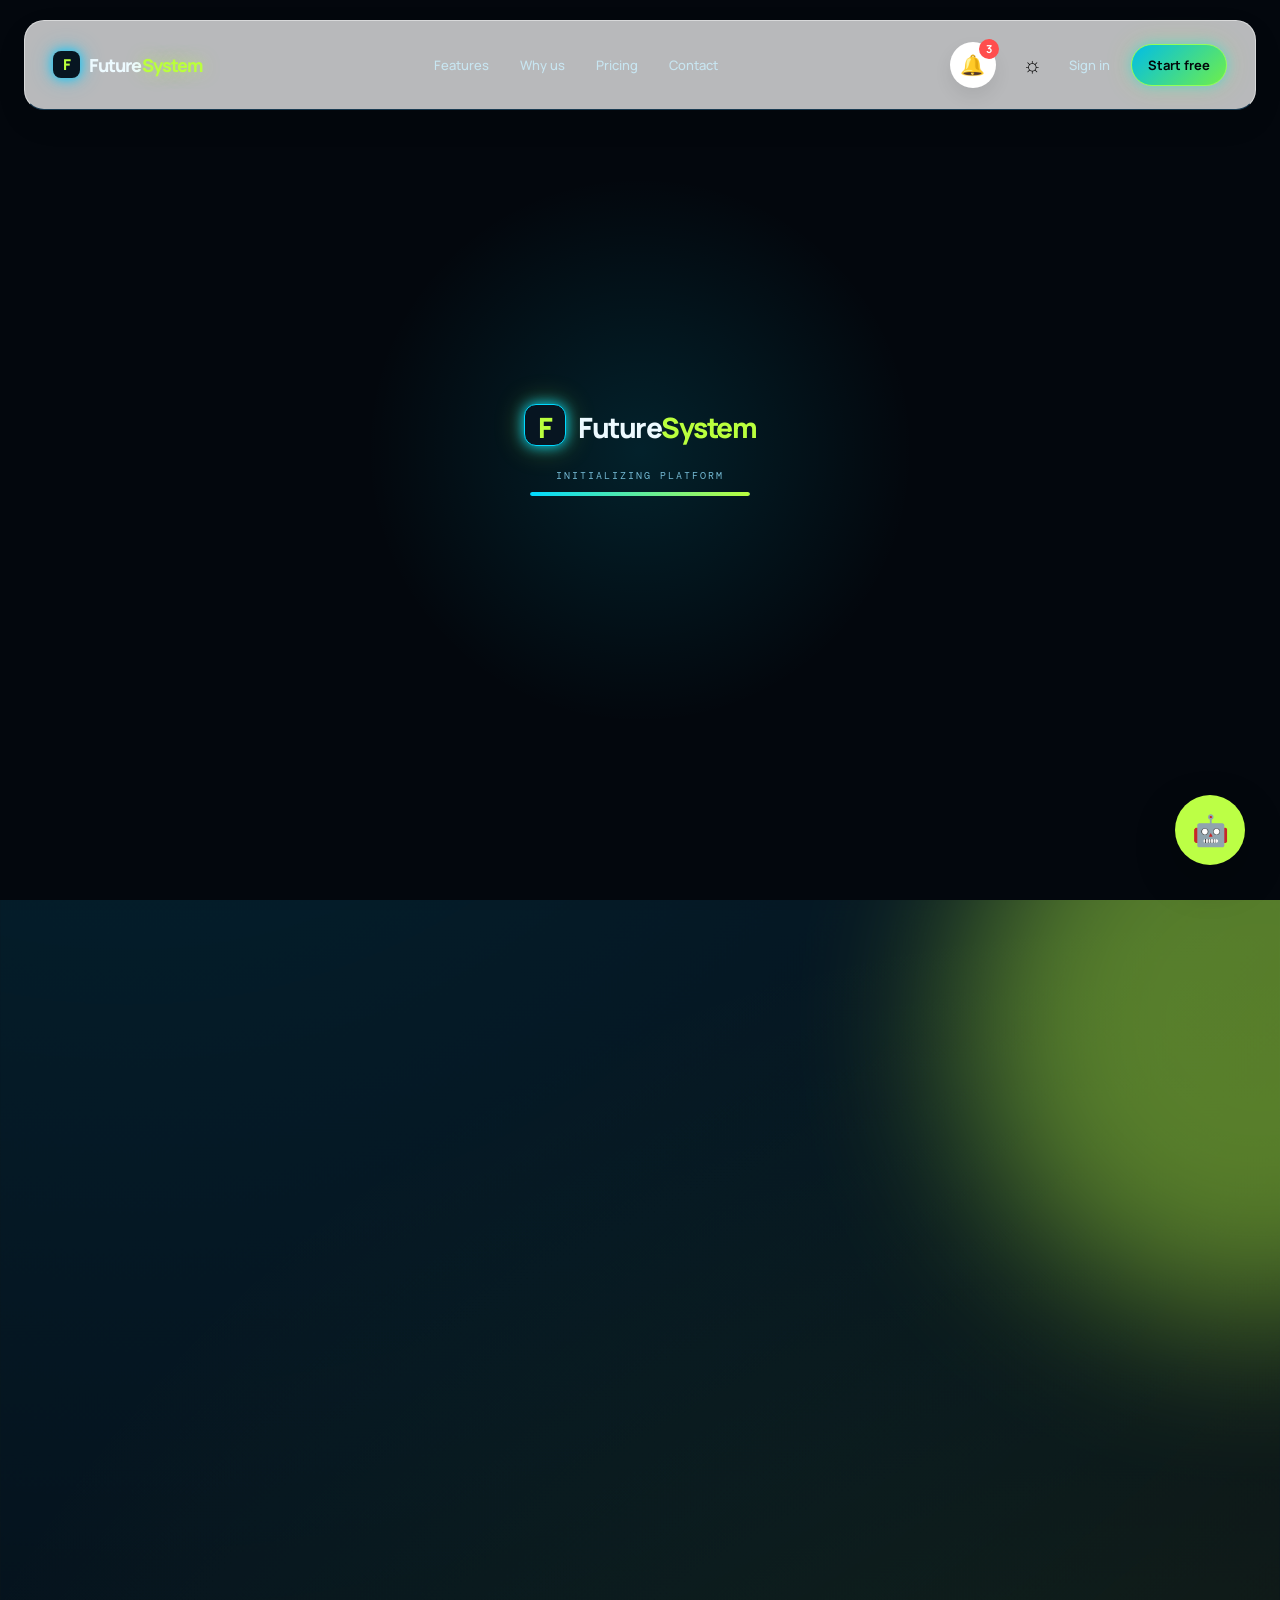
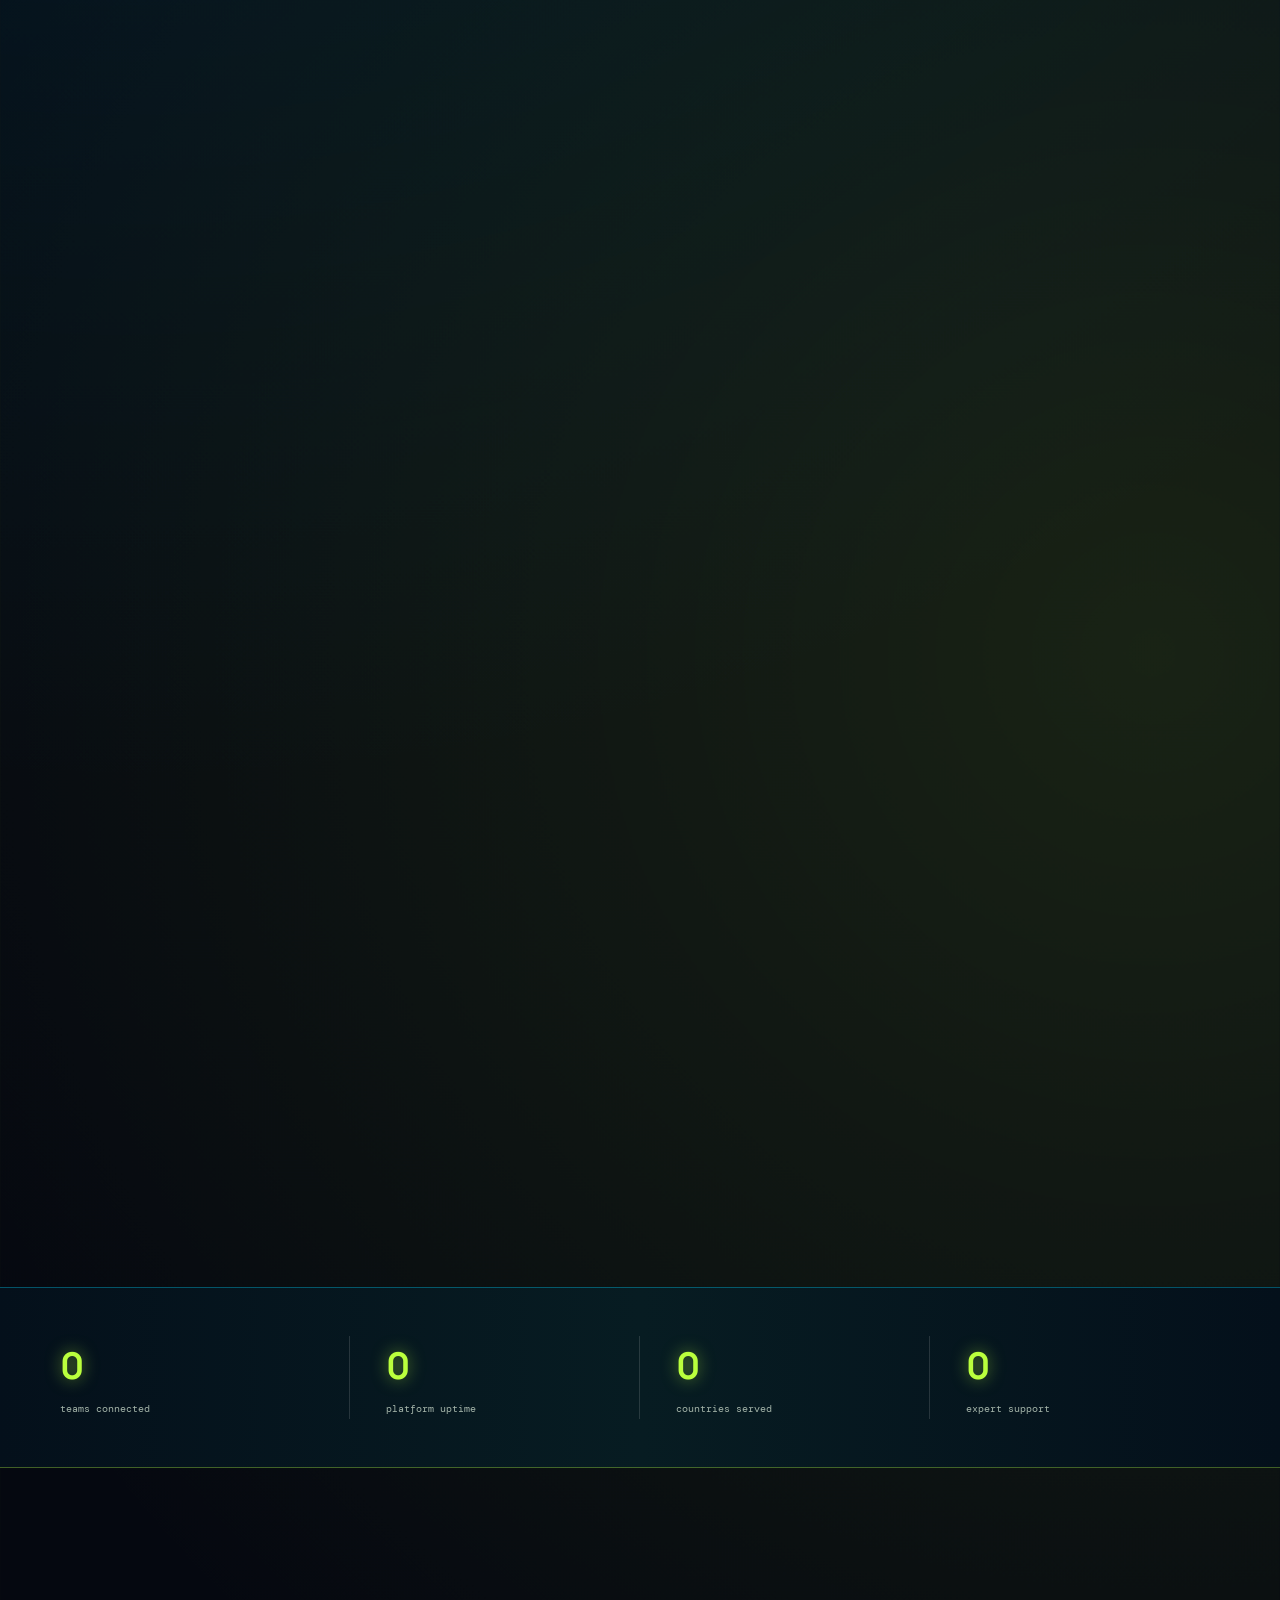
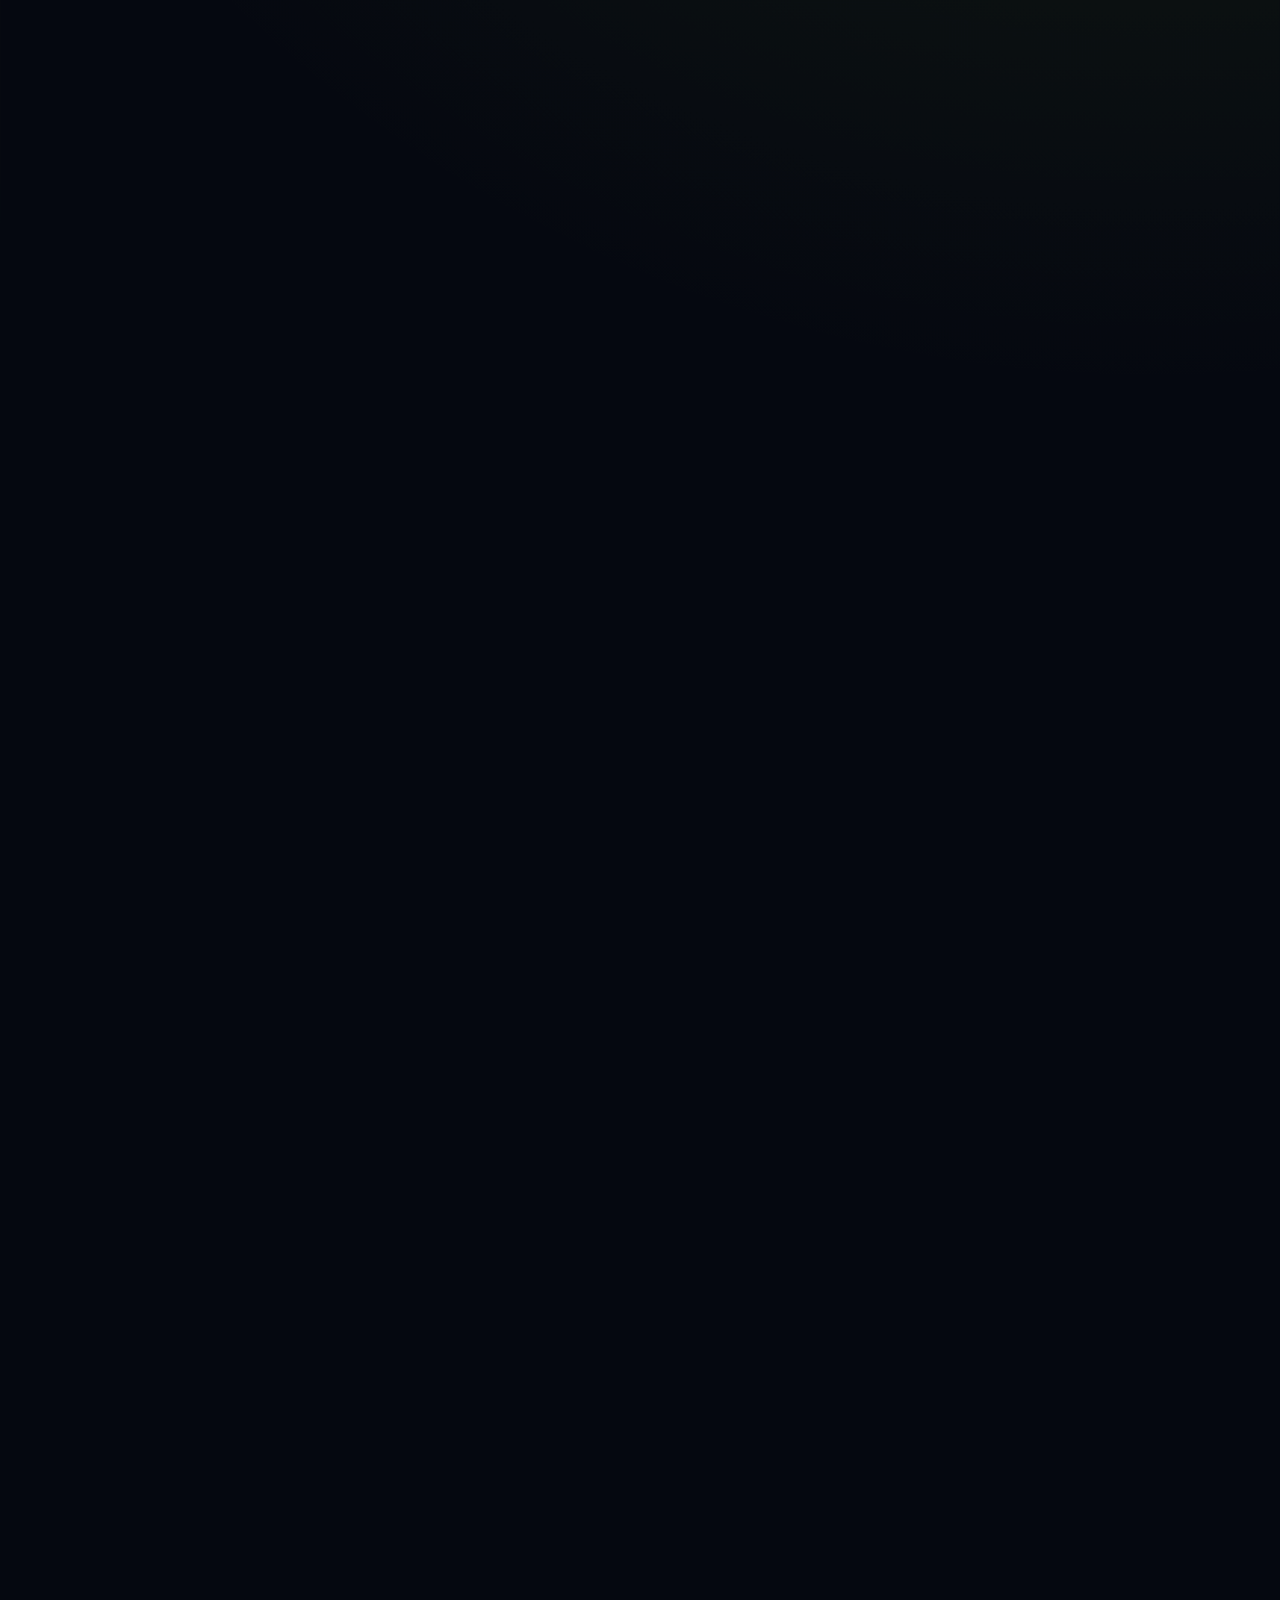
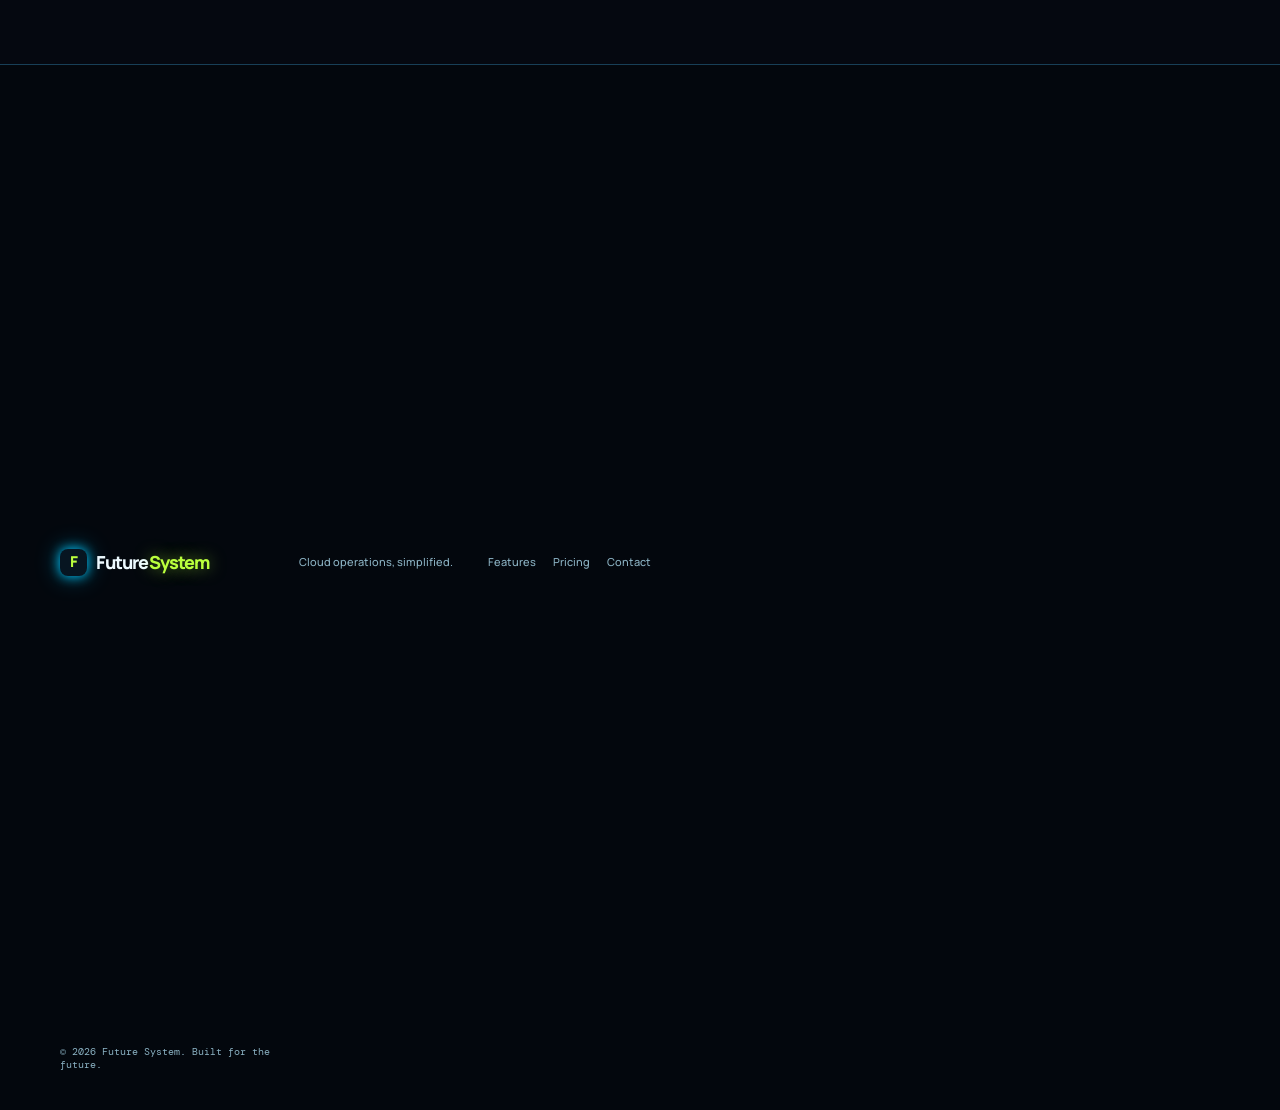
==== index.html @ f72b4420 "Add files via upload Initial website upload" ====
<!doctype html>
<html lang="en">
  <head>
    <meta charset="UTF-8" />
    <meta name="viewport" content="width=device-width, initial-scale=1.0" />
    <meta
      name="description"
      content="Future System — a modern cloud operations platform."
    />
    <title>Future System — Cloud operations, simplified</title>
   <link rel="icon" href="data:image/svg+xml,%3Csvg xmlns='http://www.w3.org/2000/svg' viewBox='0 0 64 64'%3E%3Crect x='3' y='3' width='58' height='58' rx='16' fill='%2306111d' stroke='%2300d9ff' stroke-width='3'/%3E%3Cpath d='M21 16h27v8H30v7h15v8H30v10h-9z' fill='%23baff3d'/%3E%3C/svg%3E">
    <link rel="preconnect" href="https://fonts.googleapis.com" />
    <link rel="preconnect" href="https://fonts.gstatic.com" crossorigin />
    <link
      href="https://fonts.googleapis.com/css2?family=DM+Mono&family=Manrope:wght@400;500;600;700;800&display=swap"
      rel="stylesheet"
    />
    <link rel="stylesheet" href="style.css" />
  </head>

  <body>
    <div class="cursor-glow"></div>
    <div class="loader" id="loader">
  <div class="loader-logo">
    <span>F</span>
    Future<span>System</span>
  </div>

  <p>INITIALIZING PLATFORM</p>

  <div class="loader-line">
    <i></i>
  </div>
</div>
    <div class="page-glow glow-one"></div>
    <div class="page-glow glow-two"></div>

    <header class="site-header" id="top">
      <a class="brand" href="#top">
        <span class="brand-mark">F</span>
        Future<span>System</span>
      </a>

      <nav class="main-nav">
        <a href="#features">Features</a>
        <a href="#solutions">Why us</a>
        <a href="#pricing">Pricing</a>
        <a href="#contact">Contact</a>
      </nav>

      <div class="header-actions">
        <button class="notification-btn" id="notificationBtn">
    🔔
    <span class="notification-count" id="notificationCount">3</span>
</button>
        <button class="theme-toggle" type="button">☼</button>
        <a class="text-link" href="#login">Sign in</a>
        <a class="button button-small" href="#pricing">Start free</a>
      </div>

      <button class="menu-toggle" type="button" aria-label="Open menu">
  ☰
</button>
<div class="notifications-panel" id="notificationsPanel">

    <div class="notifications-header">
        <h3>Notifications</h3>
        <button id="clearNotifications">Clear</button>
    </div>

    <div class="notification-item">
        <strong>Platform Update</strong>
        <p>Security scan completed successfully.</p>
    </div>

    <div class="notification-item">
        <strong>Cloud Backup</strong>
        <p>Your backup finished 2 minutes ago.</p>
    </div>

    <div class="notification-item">
        <strong>Performance</strong>
        <p>CPU usage is lower than yesterday.</p>
    </div>

</div>
    </header>
    <div class="mobile-nav">
  <a href="#features">Features</a>
  <a href="#solutions">Why us</a>
  <a href="#pricing">Pricing</a>
  <a href="#contact">Contact</a>
  <a href="#login">Sign in</a>
</div>

    <main>
      <section class="hero section-shell" id="home">
        <div class="hero-copy reveal">
          <p class="eyebrow">
            <span class="status-dot"></span>
            Cloud operations, reimagined
          </p>

          <h1>Run your business at <em>full signal.</em></h1>

          <p class="hero-text">
            A secure, intelligent workspace that brings people, performance,
            and infrastructure into one clear view.
          </p>

          <div class="hero-actions">
            <a class="button" href="#pricing">
              Start 14-day trial <span>→</span>
            </a>

            <button class="play-link" type="button" data-demo>
              ◉ See platform tour
            </button>
          </div>

          <div class="trust-row">
            <span>Trusted by teams in 35+ countries</span>

            <div class="avatars">
              <i>AM</i>
              <i>RK</i>
              <i>JL</i>
              <b>10k+</b>
            </div>
          </div>
        </div>

        <div class="platform-window reveal delay-1">
          <div class="window-bar">
            <div class="window-dots">
              <i></i>
              <i></i>
              <i></i>
            </div>

            <span>overview.future.system</span>
            <b>⌘ K</b>
          </div>

          <div class="dashboard-preview">
            <aside>
              <a class="preview-logo">FS</a>
              <a class="preview-active">▦</a>
              <a>◈</a>
              <a>◌</a>
              <a>⚙</a>
            </aside>

            <div class="preview-content">
              <div class="preview-head">
                <div>
                  <small>Wednesday, August 12</small>
                  <h2>Good morning, Alex.</h2>
                </div>

                <span class="online">● All systems operational</span>
              </div>

              <div class="metric-grid">
                <article>
                  <small>Active users</small>
                  <strong>10,284</strong>
                  <span class="trend">↗ 18.2%</span>
                </article>

                <article>
                  <small>Cloud storage</small>
                  <strong>68.4<span>%</span></strong>

                  <div class="progress">
                    <i></i>
                  </div>
                </article>

                <article>
                  <small>Uptime this month</small>
                  <strong>99.98<span>%</span></strong>
                  <span class="subtle">Above target</span>
                </article>
              </div>

              <article class="chart-card">
                <div>
                  <small>Workspace activity</small>
                  <h3>Performance overview</h3>
                </div>

                <div class="legend">
                  <span>● Sessions</span>
                  <span>● Automations</span>
                </div>

                <div class="chart">
                  <i style="height: 33%"></i>
                  <i style="height: 46%"></i>
                  <i style="height: 41%"></i>
                  <i style="height: 68%"></i>
                  <i style="height: 52%"></i>
                  <i style="height: 85%"></i>
                  <i style="height: 70%"></i>
                  <i style="height: 96%"></i>
                  <i style="height: 78%"></i>
                  <i style="height: 100%"></i>
                </div>
              </article>
            </div>
          </div>
        </div>
      </section>

      <section class="stats-band reveal">

    <div class="section-shell stats-grid">

        <div class="stat-card">

            <h2 class="counter" data-target="10284">
                0
            </h2>

            <p>Active Users</p>

        </div>

        <div class="stat-card">

            <h2 class="counter"
                data-target="99.98"
                data-decimals="2"
                data-suffix="%">

                0

            </h2>

            <p>Platform Uptime</p>

        </div>

        <div class="stat-card">

            <h2 class="counter"
                data-target="35"
                data-suffix="+">

                0

            </h2>

            <p>Countries</p>

        </div>

        <div class="stat-card">

            <h2 class="counter"
                data-target="24"
                data-suffix="/7">

                0

            </h2>

            <p>Customer Support</p>

        </div>

    </div>

</section>


      <section class="logos section-shell reveal">
        <p>BUILT FOR AMBITIOUS TEAMS</p>

        <div>
          <b>northstar</b>
          <b>vertex</b>
          <b>arc<span>flow</span></b>
          <b>CANOPY</b>
          <b>luma</b>
        </div>
      </section>

      <section class="features section-shell" id="features">
        <div class="section-intro reveal">
          <p class="eyebrow">ONE PLATFORM, LESS FRICTION</p>
          <h2>Everything moves <em>together.</em></h2>

          <p>
            Give every team a calmer, faster way to manage work at scale.
          </p>
        </div>

        <div class="feature-grid">
          <a class="feature-card large reveal" href="secure.html">
            <span class="feature-icon security">⌁</span>
            <p>01 — Security</p>
            <h3>Your data stays yours.</h3>

            <span>
              Enterprise-grade protection, built in from day one.
              <b>Explore security →</b>
            </span>

            <div class="security-orbit">
              <i></i>
              <i></i>
              <strong>✓</strong>
            </div>
          </a>

          <a class="feature-card reveal delay-1" href="fast.html">
            <span class="feature-icon speed">↗</span>
            <p>02 — Performance</p>
            <h3>Fast by default.</h3>

            <span>
              Global infrastructure that keeps your work flowing.
              <b>See performance →</b>
            </span>

            <div class="speed-lines"></div>
          </a>

          <a class="feature-card reveal delay-2" href="cloud.html">
            <span class="feature-icon cloud">☁</span>
            <p>03 — Cloud</p>
            <h3>Work from anywhere.</h3>

            <span>
              One connected workspace, wherever your team is.
              <b>Explore cloud →</b>
            </span>

            <div class="cloud-grid">
              ●<br />
              　 ●　　●
            </div>
          </a>
        </div>
      </section>

      <section class="solutions section-shell" id="solutions">
        <div class="solutions-visual reveal">
          <div class="rings">
            <i></i>
            <i></i>
            <i></i>
            <b>FS</b>
          </div>

          <span class="floating-tag tag-one">✦ Smart automation</span>
          <span class="floating-tag tag-two">● Live analytics</span>
          <span class="floating-tag tag-three">✓ Secure by design</span>
        </div>

        <div class="solutions-copy reveal delay-1">
          <p class="eyebrow">DESIGNED FOR MOMENTUM</p>
          <h2>Clarity for every <em>moving part.</em></h2>

          <p>
            Future System gives your team the context to make confident
            decisions — without switching between tools.
          </p>

          <ul>
            <li><span>✓</span> See real-time performance at a glance</li>
            <li><span>✓</span> Automate the work that slows you down</li>
            <li><span>✓</span> Keep every workspace protected</li>
          </ul>

          <a class="inline-link" href="dashboard.html">
            Open live dashboard <span>→</span>
          </a>
        </div>
      </section>

      <section class="stats-band">
        <div class="section-shell">
          <div>
            <strong class="counter" data-target="10000" data-suffix="+">0</strong>
            <span>teams connected</span>
          </div>

          <div>
            <strong
              class="counter"
              data-target="99.98"
              data-decimals="2"
              data-suffix="%"
            >0</strong>
            <span>platform uptime</span>
          </div>

          <div>
            <strong class="counter" data-target="35" data-suffix="+">0</strong>
            <span>countries served</span>
          </div>

          <div>
            <strong class="counter" data-target="24" data-suffix="/7">0</strong>
            <span>expert support</span>
          </div>
        </div>
      </section>

      <section class="pricing section-shell" id="pricing">
        <div class="section-intro centered reveal">
          <p class="eyebrow">SIMPLE, TRANSPARENT PRICING</p>
          <h2>Scale without <em>surprises.</em></h2>
          <p>Start small. Grow when you are ready. Cancel anytime.</p>
        </div>

        <div class="price-grid">
          <article class="price-card reveal">
            <p class="plan">Starter</p>
            <p class="price"><sup>$</sup>9 <small>/user /month</small></p>
            <p>For individuals and new teams.</p>

            <ul>
              <li>Up to 10 team members</li>
              <li>5 GB secure storage</li>
              <li>Basic analytics</li>
            </ul>

            <button class="button button-outline plan-button" type="button">
              Start free trial
            </button>
          </article>

          <article class="price-card featured reveal delay-1">
            <span class="popular">MOST POPULAR</span>
            <p class="plan">Business</p>
            <p class="price"><sup>$</sup>39 <small>/user /month</small></p>
            <p>For high-growth, collaborative teams.</p>

            <ul>
              <li>Up to 100 team members</li>
              <li>100 GB secure storage</li>
              <li>Advanced automations</li>
              <li>Priority support</li>
            </ul>

            <button class="button plan-button" type="button">
              Start free trial
            </button>
          </article>

          <article class="price-card reveal delay-2">
            <p class="plan">Enterprise</p>
            <p class="price custom">Custom</p>
            <p>For organisations that need more.</p>

            <ul>
              <li>Unlimited team members</li>
              <li>Custom storage &amp; controls</li>
              <li>Dedicated success manager</li>
            </ul>

            <a class="button button-outline" href="#contact">Talk to sales</a>
          </article>
        </div>
      </section>

      <section class="testimonials section-shell">
  <div class="section-intro centered reveal">
    <p class="eyebrow">TRUSTED BY MODERN TEAMS</p>
    <h2>Built for people who <em>move fast.</em></h2>

    <p>
      Teams use Future System to keep their work clear, secure and connected.
    </p>
  </div>

  <div class="testimonial-grid">
    <article class="testimonial-card reveal">
      <div class="stars">★★★★★</div>

      <p class="quote">
        “Future System brought our projects, analytics and team activity into
        one place. It feels fast, simple and genuinely useful.”
      </p>

      <div class="client">
        <b class="client-avatar avatar-blue">JM</b>

        <span>
          Jordan Miller
          <small>Operations Lead, Northstar</small>
        </span>
      </div>
    </article>

    <article class="testimonial-card featured-testimonial reveal delay-1">
      <div class="stars">★★★★★</div>

      <p class="quote">
        “The Dashboard gives us clarity in seconds. We stopped switching
        between five different tools every morning.”
      </p>

      <div class="client">
        <b class="client-avatar avatar-green">RK</b>

        <span>
          Riley Kim
          <small>Founder, Vertex Studio</small>
        </span>
      </div>
    </article>

    <article class="testimonial-card reveal delay-2">
      <div class="stars">★★★★★</div>

      <p class="quote">
        “We needed a secure workspace that our whole team could learn quickly.
        Future System delivered exactly that.”
      </p>

      <div class="client">
        <b class="client-avatar avatar-purple">AP</b>

        <span>
          Avery Parker
          <small>Product Manager, Canopy</small>
        </span>
      </div>
    </article>
  </div>
</section>

      <section class="faq section-shell" id="faq">
  <div class="section-intro reveal">
    <p class="eyebrow">FREQUENTLY ASKED QUESTIONS</p>
    <h2>Everything you need to <em>know.</em></h2>

    <p>
      Quick answers about Future System, security and your free trial.
    </p>
  </div>

  <div class="faq-list reveal delay-1">
    <article class="faq-item">
      <button class="faq-question" type="button">
        Is there a free trial?
        <span>+</span>
      </button>

      <div class="faq-answer">
        Yes. Every Business plan starts with a 14-day free trial. You can
        explore the platform before choosing a plan.
      </div>
    </article>

    <article class="faq-item">
      <button class="faq-question" type="button">
        Is my company data secure?
        <span>+</span>
      </button>

      <div class="faq-answer">
        Yes. Future System uses encrypted connections, role-based access,
        daily backups and enterprise security practices.
      </div>
    </article>

    <article class="faq-item">
      <button class="faq-question" type="button">
        Can I add more team members later?
        <span>+</span>
      </button>

      <div class="faq-answer">
        Absolutely. You can invite new team members at any time directly from
        your Dashboard.
      </div>
    </article>

    <article class="faq-item">
      <button class="faq-question" type="button">
        Can I cancel my subscription?
        <span>+</span>
      </button>

      <div class="faq-answer">
        Yes. You can change or cancel your plan whenever you need, without
        hidden cancellation fees.
      </div>
    </article>
  </div>
</section>

      <section class="contact section-shell" id="contact">
        <div class="contact-copy reveal">
          <p class="eyebrow">LET'S BUILD WHAT'S NEXT</p>
          <h2>Ready when <em>you are.</em></h2>

          <p>
            Tell us about your team and we will show you what Future System
            can make possible.
          </p>

          <a href="mailto:hello@futuresystem.example">
            hello@futuresystem.example ↗
          </a>
        </div>

        <form class="contact-form reveal delay-1">
          <label>
            Name
            <input required name="name" placeholder="Your name" />
          </label>

          <label>
            Work email
            <input
              required
              type="email"
              name="email"
              placeholder="you@company.com"
            />
          </label>

          <label>
            What can we help with?
            <textarea
              required
              name="message"
              placeholder="Tell us a little about your team..."
            ></textarea>
          </label>

          <button class="button" type="submit">
            Send message <span>→</span>
          </button>
        </form>
      </section>

      <section class="login-section section-shell" id="login">
        <div class="login-card reveal">
          <div>
            <p class="eyebrow">DEMO ACCESS</p>
            <h2>See the workspace <em>in action.</em></h2>

            <p>
              Use the test account to enter the interactive dashboard.
            </p>

            <p class="credentials">
              Username: <b>admin</b>
              &nbsp;
              Password: <b>1234</b>
            </p>
          </div>

          <form id="login-form" novalidate>
            <label>
              Username
              <input
                id="username"
                autocomplete="username"
                required
                placeholder="admin"
              />
            </label>

            <label>
              Password
              <input
                id="password"
                type="password"
                autocomplete="current-password"
                required
                placeholder="••••"
              />
            </label>

            <button class="button" type="submit">
              Enter dashboard <span>→</span>
            </button>
          </form>
        </div>
      </section>
    </main>

    <footer>
      <div class="section-shell footer-grid">
        <a class="brand" href="#top">
          <span class="brand-mark">F</span>
          Future<span>System</span>
        </a>

        <p>Cloud operations, simplified.</p>

        <div>
          <a href="#features">Features</a>
          <a href="#pricing">Pricing</a>
          <a href="#contact">Contact</a>
        </div>

        <section class="workflow section-shell reveal">

    <div class="section-intro">
        <p class="eyebrow">HOW IT WORKS</p>
        <h2>Start in minutes.</h2>
        <p>Three simple steps to launch your workspace.</p>
    </div>

    <div class="timeline">

        <div class="timeline-item">
            <div class="timeline-number">01</div>
            <div class="timeline-content">
                <h3>Create your account</h3>
                <p>Sign up in less than one minute and access your dashboard immediately.</p>
            </div>
        </div>

        <div class="timeline-item">
            <div class="timeline-number">02</div>
            <div class="timeline-content">
                <h3>Connect your services</h3>
                <p>Integrate cloud storage, analytics and automation tools.</p>
            </div>
        </div>

        <div class="timeline-item">
            <div class="timeline-number">03</div>
            <div class="timeline-content">
                <h3>Monitor everything</h3>
                <p>Track your business with real-time analytics and AI insights.</p>
            </div>
        </div>

    </div>

</section>

        <small>© 2026 Future System. Built for the future.</small>
      </div>
    </footer>

    <div class="toast" role="status" aria-live="polite"></div>

    <script src="script.js"></script>
    <div class="ai-widget">

    <button class="ai-button" id="aiButton">
        🤖
    </button>

    <div class="ai-window" id="aiWindow">

        <div class="ai-header">

            <strong>Future AI</strong>

            <button id="closeAI">✕</button>

        </div>

        <div class="ai-body">

            <div class="ai-message">
                👋 Welcome to Future System!
            </div>

            <div class="ai-message">
                Ask me about Security, Cloud or Pricing.
            </div>

        </div>

        <div class="ai-input">

            <input
                id="aiInput"
                placeholder="Ask something..."
            >

            <button id="sendAI">
                Send
            </button>

        </div>

    </div>

</div>
  </body>
</html>
---- style.css ----
:root {
    --ink: #17211e;
    --muted: #64706b;
    --paper: #f7f7f2;
    --card: #ffffff;
    --accent: #bcff45;
    --line: #dfe4dc;
    --dark: #15231e;

    --mono: "DM Mono", monospace;
    --sans: "Manrope", sans-serif;
}

* {
    box-sizing: border-box;
}

html {
    scroll-behavior: smooth;
}

body {
    margin: 0;
    background: var(--paper);
    color: var(--ink);
    font: 500 15px/1.6 var(--sans);
    overflow-x: hidden;
}

a {
    color: inherit;
    text-decoration: none;
}

button,
input,
textarea {
    font: inherit;
}

.section-shell {
    width: min(1160px, calc(100% - 48px));
    margin: auto;
}


.page-glow {
    position: absolute;
    width: 600px;
    height: 600px;
    filter: blur(80px);
    opacity: 0.28;
    border-radius: 50%;
    z-index: -1;
}

.glow-one {
    background: #e2ffb7;
    top: -260px;
    left: -180px;
}

.glow-two {
    background: #d4ebe0;
    top: 720px;
    right: -280px;
}


.site-header {
    width: min(1240px, calc(100% - 48px));
    height: 90px;
    margin: 20px auto 0;

    display: flex;
    align-items: center;
    justify-content: space-between;

    position: sticky;
    top: 15px;
    z-index: 1000;

    padding: 0 28px;

    background: rgba(255,255,255,.72);
    backdrop-filter: blur(18px);
    -webkit-backdrop-filter: blur(18px);

    border: 1px solid rgba(255,255,255,.45);

    border-radius: 20px;

    box-shadow:
        0 12px 35px rgba(0,0,0,.06);

    transition:
        .35s ease;
}
.site-header.scrolled{

    background: rgba(255,255,255,.92);

    box-shadow:
        0 18px 45px rgba(0,0,0,.12);

    border-color:#e8ece5;

    transform:translateY(-5px);
}

.brand {
    font-weight: 800;
    font-size: 18px;
    letter-spacing: -1px;

    display: flex;
    align-items: center;
    gap: 1px;
}

.brand > span:not(.brand-mark) {
    color: #5f9c0a;
}

.brand-mark {
    width: 27px;
    height: 27px;
    margin-right: 8px;

    background: var(--ink);
    color: var(--accent);

    display: grid;
    place-items: center;

    border-radius: 8px;
    font-size: 15px;
}

.main-nav {
    display: flex;
    gap: 31px;
    font-size: 13px;
    color: #40504a;
}

.main-nav a,
.text-link{

    position:relative;

    transition:.3s;
}

.main-nav a::after{

    content:"";

    position:absolute;

    left:0;
    bottom:-8px;

    width:0;
    height:2px;

    background:#82c91e;

    transition:.35s;

    border-radius:20px;
}

.main-nav a:hover::after{

    width:100%;
}

.main-nav a:hover{

    color:#70a611;

    transform:translateY(-2px);
}

.main-nav a:hover,
.text-link:hover {
    color: #669f13;
}

.header-actions {
    display: flex;
    align-items: center;
    gap: 21px;
    font-size: 13px;
}

.theme-toggle {
    background: transparent;
    border: 0;
    font-size: 21px;
    cursor: pointer;
}

.menu-toggle {
    display: none;
    background: transparent;
    border: 0;
    font-size: 23px;
}


.button {
    overflow:hidden;
    position:relative;
    border: 1px solid var(--ink);
    border-radius: 100px;
    background: var(--ink);
    color: white;

    padding: 13px 21px;
    cursor: pointer;

    display: inline-flex;
    gap: 18px;
    align-items: center;
    justify-content: center;

    font-size: 13px;
    font-weight: 700;

    transition: transform 0.2s, box-shadow 0.2s;
}

.button::before{

    content:"";

    position:absolute;

    top:0;

    left:-120%;

    width:80%;

    height:100%;

    background:

    linear-gradient(

    120deg,

    transparent,

    rgba(255,255,255,.45),

    transparent

    );

    transition:.7s;

}

.button:hover::before{

    left:150%;

}

.button:hover{

    transform:translateY(-4px) scale(1.03);

    box-shadow:
        0 18px 35px rgba(120,190,35,.25);

}

.button:active{

    transform:scale(.98);
}

.button-small {
    padding: 10px 16px;
}

.button-outline {
    background: transparent;
    color: var(--ink);
}


.hero {
    display: grid;
    grid-template-columns: 0.91fr 1.09fr;
    gap: 60px;
    align-items: center;

    min-height: 610px;
    padding: 64px 0 82px;
}

.eyebrow {
    font: 11px/1.2 var(--mono);
    letter-spacing: 1.2px;
    color: #638a31;
    margin: 0 0 22px;
}

.status-dot {
    animation:pulseStatus 1.8s infinite;
    display: inline-block;
    width: 7px;
    height: 7px;

    background: #8bc837;
    border-radius: 50%;
    margin-right: 6px;

    box-shadow: 0 0 0 4px #bdf17950;
}
@keyframes pulseStatus{

    0%{

        transform:scale(1);

        box-shadow:0 0 0 0 rgba(139,200,55,.55);

    }

    70%{

        transform:scale(1.2);

        box-shadow:0 0 0 14px rgba(139,200,55,0);

    }

    100%{

        transform:scale(1);

        box-shadow:0 0 0 0 rgba(139,200,55,0);

    }

}

.hero h1,
.section-intro h2,
.solutions h2,
.contact h2,
.login-card h2 {
    font-size: clamp(42px, 5vw, 68px);
    line-height: 1.03;
    letter-spacing: -3.7px;
    margin: 0;
    max-width: 550px;
}

.hero h1 em,
h2 em {
    font-style: normal;
    color: #659e13;
}

.hero-text {
    max-width:520px;
    font-size:18px;
    line-height:1.8;
    font-size: 16px;
    color: var(--muted);
    max-width: 470px;
    margin: 24px 0 31px;
}

.hero-actions {
    display: flex;
    align-items: center;
    gap: 25px;
}

.play-link {
    background: none;
    border: 0;
    padding: 0;

    font-weight: 700;
    font-size: 13px;
    cursor: pointer;
}

.trust-row {
    margin-top: 65px;

    display: flex;
    align-items: center;
    gap: 16px;

    font-size: 11px;
    color: #708079;
}

.avatars {
    display: flex;
    align-items: center;
}

.avatars i {
    font: 700 9px var(--mono);
    font-style: normal;

    width: 25px;
    height: 25px;

    display: grid;
    place-items: center;

    border-radius: 50%;
    margin-left: -5px;
    border: 2px solid var(--paper);

    background: #e4c2b1;
}

.avatars i:nth-child(2) {
    background: #cfdfb9;
}

.avatars i:nth-child(3) {
    background: #b6cedf;
}

.avatars b {
    font: 10px var(--mono);
    margin-left: 5px;
}


.platform-window {
    background:
    linear-gradient( 180deg,#ffffff,#f7faf5);
    animation: floatingWindow 6s ease-in-out infinite;
    transition: .4s;
    cursor: pointer;
    background: #f9fbf8;
    border: 1px solid #dbe2d9;
    border-radius: 14px;
    padding: 10px;

    box-shadow: 0 32px 65px #49604624;
    transform: rotate(1deg);
}
@keyframes floatingWindow {

    0%{
        transform:rotate(1deg) translateY(0px);
    }

    50%{
        transform:rotate(1deg) translateY(-12px);
    }

    100%{
        transform:rotate(1deg) translateY(0px);
    }

}

.platform-window:hover{

    transform:rotate(0deg) scale(1.02);

    box-shadow:
        0 40px 90px rgba(70,120,60,.25);

}

.window-bar {
    height: 31px;

    display: flex;
    align-items: center;
    justify-content: space-between;

    color: #93a098;
    font: 9px var(--mono);
    padding: 0 5px;
}

.window-dots {
    display: flex;
    gap: 4px;
}

.window-dots i {
    width: 6px;
    height: 6px;
    border-radius: 50%;
    background: #d0d8cf;
}

.window-bar b {
    font-weight: 400;
    border: 1px solid #dae0d8;
    padding: 2px 5px;
    border-radius: 3px;
}

.dashboard-preview {
    min-height: 377px;
    background: #f0f4ef;
    border-radius: 6px;

    display: grid;
    grid-template-columns: 43px 1fr;
}

.dashboard-preview aside {
    background: white;
    border-radius: 5px 0 0 5px;
    padding: 12px 0;

    display: flex;
    align-items: center;
    flex-direction: column;
    gap: 18px;

    color: #99a49e;
    font-size: 12px;
}

.preview-logo {
    font: 800 9px var(--mono);
    color: white !important;
    background: var(--ink);
    padding: 5px;
    border-radius: 4px;
    margin-bottom: 14px;
}

.dashboard-preview aside a {
    padding: 3px 8px;
}

.dashboard-preview .preview-active {
    color: #5c8d16;
    background: #edfad8;
    border-radius: 4px;
}

.preview-content {
    padding: 22px;
}

.preview-head {
    display: flex;
    justify-content: space-between;
    align-items: start;
}

.preview-head small,
.metric-grid small,
.chart-card small {
    font: 9px var(--mono);
    color: #7b8981;
}

.preview-head h2 {
    margin: 4px 0 0;
    font-size: 16px;
    letter-spacing: -0.6px;
}

.online {
    animation:onlinePulse 2s infinite;
    padding: 5px 8px;
    background: #e6f5dc;
    color: #57981a;
    border-radius: 4px;
    font: 8px var(--mono);
}

@keyframes onlinePulse{

    0%{

        box-shadow:0 0 0 rgba(90,210,90,.2);

    }

    50%{

        box-shadow:
            0 0 20px rgba(90,210,90,.45);

    }

    100%{

        box-shadow:0 0 0 rgba(90,210,90,.2);

    }

}

.metric-grid {
    display: grid;
    grid-template-columns: repeat(3, 1fr);
    gap: 9px;
    margin: 21px 0 10px;
}

.metric-grid article {
    transition:.35s;
}
.metric-grid article:hover{

    transform:

        translateY(-8px);

    box-shadow:

        0 15px 30px rgba(0,0,0,.08);

}
.chart-card {
    background: white;
    border-radius: 6px;
    padding: 12px;
}

.metric-grid strong {
    font-size: 17px;
    letter-spacing: -0.8px;
    display: block;
    margin: 6px 0;
}

.metric-grid strong span {
    font-size: 9px;
}

.trend {
    font: 8px var(--mono);
    color: #6ca517;
}

.subtle {
    font: 8px var(--mono);
    color: #809087;
}

.progress {
    height: 4px;
    background: #edf0ed;
    border-radius: 5px;
}

.progress i {
    animation: progressMove 4s ease-in-out infinite;
    display: block;
    width: 68%;
    height: 100%;
    border-radius: inherit;
    background: #86c82d;
}

@keyframes progressMove{

    0%{

        width:48%;

    }

    50%{

        width:72%;

    }

    100%{

        width:61%;

    }

}

.chart-card {
    min-height: 170px;
}

.chart-card h3 {
    font-size: 11px;
    margin: 2px 0;
}

.chart-card > div:first-child {
    display: inline-block;
}

.legend {
    float: right;
    display: flex;
    gap: 9px;
    font: 8px var(--mono);
    color: #91a098;
}

.legend span:first-child {
    color: #659d15;
}

.chart {
    position: relative;
    height: 105px;
    display: flex;
    align-items: end;
    gap: 8px;
    padding-top: 20px;
}
.chart::before{

    content:"";

    position:absolute;

    inset:0;

    background:

    linear-gradient(
        to top,
        rgba(188,255,69,.06),
        transparent);

    pointer-events:none;

}

.chart i {
    flex: 1;
    background: #c9e995;
    border-radius: 2px 2px 0 0;
}
.chart i{

    animation: bars 2.2s ease-in-out infinite alternate;

}

.chart i:nth-child(2){
    animation-delay:.2s;
}

.chart i:nth-child(3){
    animation-delay:.4s;
}

.chart i:nth-child(4){
    animation-delay:.6s;
}

.chart i:nth-child(5){
    animation-delay:.8s;
}

.chart i:nth-child(6){
    animation-delay:1s;
}

.chart i:nth-child(7){
    animation-delay:1.2s;
}

.chart i:nth-child(8){
    animation-delay:1.4s;
}

.chart i:nth-child(9){
    animation-delay:1.6s;
}

.chart i:nth-child(10){
    animation-delay:1.8s;
}

@keyframes bars{

    from{

        transform:scaleY(.75);

        opacity:.65;

    }

    to{

        transform:scaleY(1.1);

        opacity:1;

    }

}

.chart i:nth-child(3n) {
    background: #85bb35;
}


.logos {
    border-top: 1px solid var(--line);
    border-bottom: 1px solid var(--line);
    padding: 28px 0;

    display: flex;
    align-items: center;
    justify-content: space-between;

    color: #84918a;
}

.logos p {
    font: 10px var(--mono);
    letter-spacing: 1px;
}

.logos div {
    display: flex;
    gap: 48px;
    align-items: center;
}

.logos b {
    font-size: 17px;
    letter-spacing: -1px;
}

.logos b:nth-child(2) {
    font-family: Georgia, serif;
    font-style: italic;
}

.logos span {
    color: #739d37;
}


.features {
    padding: 150px 0;
}

.section-intro h2 {
    font-size: 50px;
}

.section-intro > p:last-child {
    color: var(--muted);
    max-width: 440px;
    margin-top: 17px;
}

.feature-grid {
    display: grid;
    grid-template-columns: 1.24fr 0.88fr 0.88fr;
    gap: 16px;
    margin-top: 53px;
}

.feature-card {
    transition:
    transform .45s ease,
    box-shadow .45s ease,
    border-color .45s ease;

    transform-style: preserve-3d;

    overflow: hidden;

    position: relative;
    display: block;
    min-height: 355px;

    border: 1px solid var(--line);
    background: white;
    border-radius: 12px;
    padding: 27px;

    position: relative;
    overflow: hidden;

    transition: transform 0.25s, box-shadow 0.25s;
}

.feature-card::before{

    content:"";

    position:absolute;

    inset:-40%;

    background:

    radial-gradient(circle,
    rgba(188,255,69,.22),
    transparent 60%);

    opacity:0;

    transition:.5s;

    transform:scale(.8);

}

.feature-card:hover{

    transform:
        translateY(-14px)
        rotateX(4deg);

    box-shadow:
        0 30px 60px rgba(0,0,0,.12);

    border-color:#bcff45;

}

.feature-card:hover::before{

    opacity:1;

    transform:scale(1.25);

}

.feature-card:hover {
    transform: translateY(-5px);
    box-shadow: 0 20px 40px #253b2d12;
}

.feature-card p {
    font: 10px var(--mono);
    color: #698a41;
    margin: 24px 0 10px;
}

.feature-card h3 {
    transition:.35s;
    font-size: 23px;
    letter-spacing: -1.1px;
    margin: 0 0 7px;
}

.feature-card:hover h3{

    color:#6ea80d;

}

.feature-card > span:last-of-type {
    color: #728078;
    font-size: 12px;
    max-width: 250px;
    display: block;
}

.feature-card b {
    transition:.35s;
    color: #35550c;
    font-weight: 700;
    display: block;
    margin-top: 8px;
}

.feature-card:hover b{
    letter-spacing:.6px;
    transform:translateX(5px);
    display:inline-block;

}

.feature-icon {
    transition:.4s;
    box-shadow: 0 8px 20px rgba(0,0,0,.08);
    font-size: 19px;
    width: 38px;
    height: 38px;
    border-radius: 10px;

    display: grid;
    place-items: center;
}

.feature-card:hover .feature-icon{

    transform:
        rotate(-12deg)
        scale(1.18);

    box-shadow:

        0 15px 35px rgba(188,255,69,.45);

}

.security {
    color: #4c8812;
    background: #e7f7d2;
}

.speed {
    color: #ee6f35;
    background: #fff0df;
}

.cloud {
    color: #438bb2;
    background: #dff4fc;
}

.security-orbit {
    position: absolute;
    right: 35px;
    bottom: 0;

    width: 180px;
    height: 175px;

    border: 1px solid #c7eba3;
    border-radius: 50% 50% 0 0;
    background: #eefadc;
}

.security-orbit i {
    position: absolute;
    border-radius: 50%;
    border: 1px solid #acd781;
    inset: 22px;
}

.security-orbit i:nth-child(2) {
    inset: 43px;
}

.security-orbit strong {
    position: absolute;
    left: 68px;
    top: 65px;

    background: #70aa1e;
    color: white;
    border-radius: 50%;
    width: 42px;
    height: 42px;

    display: grid;
    place-items: center;

    font-size: 20px;
}

.speed-lines {
    position: absolute;
    right: -25px;
    bottom: 26px;

    width: 150px;
    height: 72px;

    background: repeating-linear-gradient(
        -30deg,
        #f6c49e 0 3px,
        transparent 3px 16px
    );

    transform: skewX(-18deg);
}

.cloud-grid {
    position: absolute;
    right: 18px;
    bottom: 27px;
    color: #8dcde8;
    font-size: 40px;
    line-height: 0.6;
}


.solutions {
    display: grid;
    grid-template-columns: 1fr 1fr;
    gap: 90px;
    align-items: center;

    padding: 25px 0 140px;
}

.solutions-visual {
    height: 430px;
    background: #e9f6d9;
    border-radius: 14px;

    position: relative;
    display: grid;
    place-items: center;
    overflow: hidden;
}

.rings {
    width: 200px;
    height: 200px;

    border: 1px solid #add674;
    border-radius: 50%;

    position: relative;
    display: grid;
    place-items: center;
}

.rings i {
    position: absolute;
    inset: -42px;
    border: 1px solid #c9e8a5;
    border-radius: 50%;
}

.rings i:nth-child(2) {
    inset: 25px;
}

.rings i:nth-child(3) {
    inset: -92px;
}

.rings b {
    width: 57px;
    height: 57px;

    background: #5f9a12;
    color: white;
    border-radius: 16px;

    display: grid;
    place-items: center;

    font-size: 20px;
    z-index: 1;
}

.floating-tag {
    position: absolute;
    background: white;
    padding: 8px 11px;
    border-radius: 7px;
    box-shadow: 0 8px 20px #42601316;
    font: 10px var(--mono);
}

.tag-one {
    left: 35px;
    top: 92px;
    color: #4c7c11;
}

.tag-two {
    right: 28px;
    top: 185px;
    color: #477e9b;
}

.tag-three {
    left: 63px;
    bottom: 70px;
    color: #6c871b;
}

.solutions h2,
.contact h2,
.login-card h2 {
    font-size: 46px;
}

.solutions-copy > p:not(.eyebrow),
.contact-copy > p:not(.eyebrow),
.login-card > div > p:not(.eyebrow) {
    color: var(--muted);
    max-width: 430px;
    margin: 20px 0;
}

.solutions ul,
.price-card ul {
    list-style: none;
    padding: 0;
    margin: 26px 0;
}

.solutions li {
    margin: 10px 0;
    color: #3e4c46;
    font-size: 13px;
}

.solutions li span {
    color: #6da814;
    margin-right: 8px;
}

.inline-link {
    font-size: 13px;
    font-weight: 800;
    border-bottom: 1px solid #92ad76;
    padding-bottom: 5px;
}

.inline-link span {
    margin-left: 20px;
}


.stats-band {
    background: var(--dark);
    color: white;
}

.stats-band > .section-shell {
    display: grid;
    grid-template-columns: repeat(4, 1fr);
    padding: 48px 0;
}

.stats-band > div > div {
    border-right: 1px solid #ffffff22;
    padding-left: 36px;
}

.stats-band > div > div:first-child {
    padding-left: 0;
}

.stats-band > div > div:last-child {
    border: 0;
}

.stats-band strong {
    display: block;
    font-size: 37px;
    letter-spacing: -2px;
    color: #cdf584;
}

.stats-band span {
    font: 10px var(--mono);
    color: #a5b5aa;
}


.pricing {
    padding: 145px 0;
}

.centered {
    text-align: center;
}

.centered h2 {
    margin-inline: auto;
}

.centered > p:last-child {
    margin-inline: auto;
}

.price-grid {
    display: grid;
    grid-template-columns: repeat(3, 1fr);
    gap: 17px;
    margin-top: 52px;
    align-items: center;
}

.price-card {
    border: 1px solid var(--line);
    border-radius: 12px;
    background: white;
    padding: 31px;
    min-height: 385px;
    position: relative;
}

.price-card.featured {
    background: var(--dark);
    color: white;
    padding-block: 39px;
    box-shadow: 0 18px 34px #15231e23;
}

.popular {
    position: absolute;
    right: 19px;
    top: 18px;

    font: 9px var(--mono);
    letter-spacing: 0.7px;
    padding: 4px 7px;

    background: #c9f981;
    color: #365507;
    border-radius: 4px;
}

.plan {
    font: 11px var(--mono);
    color: #628333;
    letter-spacing: 0.5px;
}

.featured .plan {
    color: #c9f981;
}

.price {
    font-size: 40px;
    font-weight: 800;
    letter-spacing: -2px;
    margin: 13px 0 2px;
}

.price sup {
    font-size: 18px;
}

.price small {
    font-size: 10px;
    letter-spacing: 0;
    color: #8b9891;
    font-weight: 500;
}

.price-card > p:not(.plan):not(.price) {
    font-size: 12px;
    color: #758179;
    min-height: 31px;
}

.featured > p:not(.plan):not(.price) {
    color: #bbc7bf;
}

.price-card li {
    font-size: 12px;
    margin: 11px 0;
    padding-left: 18px;
    position: relative;
}

.price-card li::before {
    content: "✓";
    position: absolute;
    left: 0;
    color: #6ba718;
}

.price-card .button {
    width: 100%;
    margin-top: 7px;
}

.custom {
    font-size: 34px;
}


.contact {
    padding: 0 0 130px;

    display: grid;
    grid-template-columns: 1fr 1fr;
    gap: 120px;
    align-items: center;
}

.contact-copy > a {
    font-size: 13px;
    font-weight: 800;
    border-bottom: 1px solid #94b879;
}

.contact-form,
.login-card form {
    display: grid;
    gap: 16px;
}

.contact-form {
    padding: 29px;
    background: white;
    border: 1px solid var(--line);
    border-radius: 12px;
}

.contact-form label,
.login-card label {
    font-size: 11px;
    font-weight: 700;
    color: #4b5b53;

    display: grid;
    gap: 6px;
}

.contact-form input,
.contact-form textarea,
.login-card input {
    border: 1px solid #dbe2db;
    border-radius: 6px;
    padding: 11px;

    color: var(--ink);
    outline-color: #91bf59;
    background: white;

    font-size: 13px;
}

.contact-form textarea {
    height: 86px;
    resize: vertical;
}

.contact-form .button {
    justify-self: start;
    margin-top: 2px;
}


.login-section {
    padding-bottom: 135px;
}

.login-card {
    padding: 42px;

    display: grid;
    grid-template-columns: 1fr 0.8fr;
    gap: 70px;

    background: #e6f4d6;
    border: 1px solid #d1e9b5;
    border-radius: 14px;
}

.login-card h2 {
    font-size: 38px;
}

.credentials {
    font: 11px var(--mono) !important;
    color: #58722e !important;
}


.toast {
    position: fixed;
    right: 24px;
    bottom: 24px;
    z-index: 20;

    background: var(--ink);
    color: white;

    padding: 13px 17px;
    border-radius: 8px;
    font-size: 13px;

    opacity: 0;
    pointer-events: none;
    transform: translateY(15px);

    transition: 0.25s;
    box-shadow: 0 12px 30px #17211e33;
}

.toast.show {
    opacity: 1;
    transform: translateY(0);
}


footer {
    background: #e8ede7;
    padding: 39px 0;
    color: #66736d;
}

.footer-grid {
    display: grid;
    grid-template-columns: 1.3fr 1fr 1fr auto;
    gap: 25px;
    align-items: center;
    font-size: 11px;
}

.footer-grid .brand {
    color: var(--ink);
}

.footer-grid > div {
    display: flex;
    gap: 17px;
}

.footer-grid small {
    font: 10px var(--mono);
}


.reveal {
    opacity: 0;
    transform: translateY(22px);
    transition: opacity 0.6s ease, transform 0.6s ease;
}

.reveal.visible {
    opacity: 1;
    transform: none;
}

.delay-1 {
    transition-delay: 0.12s;
}

.delay-2 {
    transition-delay: 0.24s;
}


body.dark {
    --ink: #edf6ef;
    --muted: #a9b9b1;
    --paper: #12201b;
    --card: #182923;
    --line: #34473e;
    --dark: #0b1310;
}

body.dark .platform-window,
body.dark .dashboard-preview,
body.dark .dashboard-preview aside,
body.dark .metric-grid article,
body.dark .chart-card,
body.dark .feature-card,
body.dark .price-card,
body.dark .contact-form {
    background: #1a2b25;
    color: var(--ink);
}

body.dark .solutions-visual,
body.dark .login-card,
body.dark footer {
    background: #1e3429;
}

body.dark .contact-form input,
body.dark .contact-form textarea,
body.dark .login-card input {
    background: #12201b;
    color: white;
    border-color: #40564b;
}

body.dark .button-outline {
    color: white;
    border-color: white;
}


@media (max-width: 850px) {
    .main-nav,
    .header-actions {
        display: none;
    }

    .menu-toggle {
        display: block;
    }

    .site-header {
        height: 76px;
    }

    .hero {
        grid-template-columns: 1fr;
        padding-top: 55px;
        gap: 50px;
    }

    .platform-window {
        max-width: 610px;
        width: 100%;
    }

    .logos {
        display: block;
        text-align: center;
    }

    .logos div {
        justify-content: center;
        gap: 20px;
        flex-wrap: wrap;
    }

    .feature-grid,
    .price-grid {
        grid-template-columns: 1fr;
    }

    .feature-card {
        min-height: 275px;
    }

    .solutions,
    .contact,
    .login-card {
        grid-template-columns: 1fr;
        gap: 40px;
    }

    .solutions {
        padding-top: 0;
    }

    .stats-band > .section-shell {
        grid-template-columns: repeat(2, 1fr);
        gap: 25px;
    }

    .stats-band > div > div:nth-child(2) {
        border: 0;
    }

    .stats-band > div > div:nth-child(3) {
        padding-left: 0;
    }

    .footer-grid {
        grid-template-columns: 1fr 1fr;
    }

    .footer-grid small {
        grid-column: 1 / -1;
    }

    .preview-content {
        padding: 14px;
    }

    .metric-grid {
        grid-template-columns: 1fr 1fr;
    }

    .metric-grid article:last-child {
        display: none;
    }
}


@media (max-width: 520px) {
    .section-shell,
    .site-header {
        width: calc(100% - 32px);
    }

    .hero h1 {
        letter-spacing: -2.6px;
    }

    .hero-actions {
        align-items: start;
        flex-direction: column;
    }

    .trust-row {
        margin-top: 40px;
        flex-wrap: wrap;
    }

    .dashboard-preview {
        grid-template-columns: 31px 1fr;
        min-height: 300px;
    }

    .dashboard-preview aside {
        gap: 12px;
    }

    .online {
        display: none;
    }

    .chart-card {
        min-height: 130px;
    }

    .chart {
        height: 65px;
    }

    .features,
    .pricing {
        padding: 90px 0;
    }

    .section-intro h2,
    .solutions h2,
    .contact h2 {
        font-size: 38px;
        letter-spacing: -2px;
    }

    .stats-band > .section-shell {
        padding: 34px 0;
    }

    .stats-band strong {
        font-size: 29px;
    }

    .stats-band > div > div {
        padding-left: 16px;
    }

    .price-card {
        min-height: 0;
    }

    .login-card {
        padding: 28px 21px;
    }

    .footer-grid {
        display: flex;
        flex-direction: column;
        align-items: start;
    }

    .footer-grid > div {
        flex-wrap: wrap;
    }

    .contact {
        padding-bottom: 80px;
    }
}


.mobile-nav {
    display: none;
}

@media (max-width: 850px) {
    .mobile-nav {
        position: fixed;
        top: 76px;
        left: 16px;
        right: 16px;
        z-index: 50;

        padding: 18px;
        border: 1px solid var(--line);
        border-radius: 12px;

        background: var(--paper);
        box-shadow: 0 18px 40px #17211e25;

        opacity: 0;
        pointer-events: none;
        transform: translateY(-12px);

        transition: 0.25s;
    }

    .mobile-nav.open {
        opacity: 1;
        pointer-events: auto;
        transform: translateY(0);
    }

    .mobile-nav a {
        display: block;

        padding: 12px 4px;
        border-bottom: 1px solid var(--line);

        font-size: 14px;
        font-weight: 700;
    }

    .mobile-nav a:last-child {
        border-bottom: 0;
        color: #659e13;
    }
}





.loader {
    position: fixed;
    inset: 0;
    z-index: 999;

    background:
        radial-gradient(circle at center, #00d9ff20, transparent 35%),
        #03070d;

    display: grid;
    place-content: center;
    justify-items: center;

    transition: opacity 0.6s, visibility 0.6s;
}

.loader.hide {
    opacity: 0;
    visibility: hidden;
}

.loader-logo {
    color: #edfaff;
    font-size: 28px;
    font-weight: 800;
    letter-spacing: -1.5px;
}

.loader-logo > span:first-child {
    display: inline-grid;
    place-items: center;

    width: 42px;
    height: 42px;
    margin-right: 8px;

    background: #071521;
    border: 1px solid #00d9ff;
    border-radius: 12px;

    color: #baff3d;

    box-shadow:
        0 0 14px #00d9ff,
        0 0 30px #baff3d55;
}

.loader-logo > span:last-child {
    color: #baff3d;
}

.loader p {
    margin: 20px 0 10px;
    color: #74b9d3;

    font: 10px var(--mono);
    letter-spacing: 2px;
}

.loader-line {
    width: 220px;
    height: 4px;

    overflow: hidden;
    border-radius: 10px;
    background: #123047;
}

.loader-line i {
    display: block;
    width: 0;
    height: 100%;

    background: linear-gradient(90deg, #00d9ff, #baff3d);
    border-radius: inherit;

    box-shadow:
        0 0 10px #00d9ff,
        0 0 20px #baff3d;

    animation: loading 1.1s ease forwards;
}

@keyframes loading {
    to {
        width: 100%;
    }
}






.faq {
    padding: 0 0 140px;
}

.faq-list {
    max-width: 760px;
    margin: 48px auto 0;
}

.faq-item {
    margin-bottom: 12px;

    background: #08131f;
    border: 1px solid #1a4864;
    border-radius: 9px;

    overflow: hidden;
}

.faq-question {
    width: 100%;
    padding: 19px 20px;

    display: flex;
    align-items: center;
    justify-content: space-between;

    background: transparent;
    border: 0;

    color: #e9faff;
    text-align: left;

    font-size: 14px;
    font-weight: 700;
    cursor: pointer;
}

.faq-question span {
    color: #baff3d;
    font-size: 23px;
    font-weight: 400;

    transition: transform 0.25s;
}

.faq-item.open {
    border-color: #00d9ff;

    box-shadow:
        0 0 14px #00d9ff33,
        0 0 24px #baff3d16;
}

.faq-item.open .faq-question span {
    transform: rotate(45deg);
    color: #00d9ff;
}

.faq-answer {
    max-height: 0;
    overflow: hidden;

    padding: 0 20px;
    color: #9fc1cf;

    font-size: 13px;

    transition: max-height 0.3s, padding 0.3s;
}

.faq-item.open .faq-answer {
    max-height: 180px;
    padding: 0 20px 19px;
}

@media (max-width: 520px) {
    .faq {
        padding-bottom: 85px;
    }

    .faq-question {
        font-size: 13px;
    }
}


.faq {
    padding: 0 0 140px !important;
}

.faq-list {
    width: min(760px, 100%) !important;
    margin: 48px auto 0 !important;
}

.faq-item {
    margin-bottom: 12px !important;

    overflow: hidden !important;

    background: #08131f !important;
    border: 1px solid #1a4864 !important;
    border-radius: 9px !important;
}

.faq-question {
    width: 100% !important;
    padding: 19px 20px !important;

    display: flex !important;
    align-items: center !important;
    justify-content: space-between !important;

    background: transparent !important;
    border: 0 !important;

    color: #e9faff !important;
    text-align: left !important;

    font-size: 14px !important;
    font-weight: 700 !important;
    cursor: pointer !important;
}

.faq-question span {
    color: #baff3d !important;
    font-size: 23px !important;

    transition: transform 0.25s !important;
}

.faq-answer {
    display: none !important;

    padding: 0 20px 19px !important;

    color: #9fc1cf !important;
    font-size: 13px !important;
    line-height: 1.7 !important;
}

.faq-item.open {
    border-color: #00d9ff !important;

    box-shadow:
        0 0 14px #00d9ff33,
        0 0 24px #baff3d16 !important;
}

.faq-item.open .faq-answer {
    display: block !important;
}

.faq-item.open .faq-question span {
    color: #00d9ff !important;
    transform: rotate(45deg) !important;
}


.testimonials {
    padding: 0 0 140px;
}

.testimonial-grid {
    display: grid;
    grid-template-columns: repeat(3, 1fr);
    gap: 16px;

    margin-top: 50px;
}

.testimonial-card {
    min-height: 280px;
    padding: 27px;

    display: flex;
    flex-direction: column;
    justify-content: space-between;

    background: #08131f;
    border: 1px solid #1a4864;
    border-radius: 12px;

    transition: transform 0.25s, box-shadow 0.25s;
}

.testimonial-card:hover {
    transform: translateY(-6px);

    box-shadow:
        0 0 16px #00d9ff55,
        0 0 30px #baff3d22;
}

.featured-testimonial {
    border-color: #baff3d;

    background:
        radial-gradient(circle at top right, #00d9ff25, transparent 50%),
        #08131f;
}

.stars {
    color: #baff3d;
    letter-spacing: 3px;
    text-shadow: 0 0 10px #baff3d88;
}

.quote {
    margin: 22px 0;
    color: #dff6ff;

    font-size: 15px;
    line-height: 1.75;
}

.client {
    display: flex;
    align-items: center;
    gap: 10px;
}

.client-avatar {
    width: 38px;
    height: 38px;

    display: grid;
    place-items: center;

    border-radius: 50%;
    color: #06111d;

    font-family: "DM Mono", monospace;
    font-size: 11px;
}

.avatar-blue {
    background: #00d9ff;
    box-shadow: 0 0 12px #00d9ff77;
}

.avatar-green {
    background: #baff3d;
    box-shadow: 0 0 12px #baff3d77;
}

.avatar-purple {
    background: #bda8ff;
    box-shadow: 0 0 12px #bda8ff77;
}

.client span {
    color: #e9faff;
    font-size: 12px;
    font-weight: 700;
}

.client small {
    display: block;
    margin-top: 2px;

    color: #81a9ba;
    font-size: 10px;
    font-weight: 500;
}

@media (max-width: 850px) {
    .testimonial-grid {
        grid-template-columns: 1fr;
    }
}

@media (max-width: 520px) {
    .testimonials {
        padding-bottom: 85px;
    }
}


:root {
    --ink: #edfaff;
    --muted: #94aebb;
    --paper: #050810;
    --card: #0b1220;
    --accent: #baff3d;
    --line: #1c3850;
    --dark: #03050a;
}

body {
    background:
        radial-gradient(circle at 10% 5%, #00c8ff25, transparent 28%),
        radial-gradient(circle at 90% 30%, #baff3d1c, transparent 25%),
        #050810;
    color: #edfaff;
}

.page-glow {
    opacity: 0.45;
}

.glow-one {
    background: #00c8ff;
}

.glow-two {
    background: #baff3d;
}

.site-header {
    border-bottom: 1px solid #1a3b52;
}

.brand-mark {
    background: #071521;
    color: #baff3d;

    box-shadow:
        0 0 12px #00c8ff,
        0 0 24px #00c8ff70;
}

.brand > span:not(.brand-mark),
.hero h1 em,
h2 em {
    color: #baff3d;
    text-shadow: 0 0 16px #baff3d88;
}

.main-nav,
.text-link {
    color: #c8e6f2;
}

.main-nav a:hover,
.text-link:hover {
    color: #00d9ff;
    text-shadow: 0 0 12px #00d9ff;
}

.button {
    background: linear-gradient(135deg, #00bde8, #6fef49);
    border-color: #91ff59;
    color: #02070a;

    box-shadow:
        0 0 14px #00d9ff77,
        0 0 26px #baff3d44;
}

.button:hover {
    box-shadow:
        0 0 18px #00d9ff,
        0 0 42px #baff3d99;
}

.button-outline {
    background: #07111d;
    color: #00d9ff;
    border-color: #00d9ff;

    box-shadow: 0 0 14px #00d9ff55;
}

.button-outline:hover {
    background: #00d9ff;
    color: #02070a;
}

.play-link {
    color: #d9f6ff;
}

.play-link:hover {
    color: #baff3d;
    text-shadow: 0 0 10px #baff3d;
}

.hero-text,
.section-intro > p:last-child,
.solutions-copy > p:not(.eyebrow),
.contact-copy > p:not(.eyebrow),
.login-card > div > p:not(.eyebrow) {
    color: #a7c4d0;
}

.eyebrow {
    color: #00d9ff;
}

.status-dot {
    background: #baff3d;
    box-shadow: 0 0 0 4px #baff3d30, 0 0 15px #baff3d;
}

.platform-window {
    background: #07111d;
    border-color: #00d9ff66;

    box-shadow:
        0 0 25px #00d9ff55,
        0 35px 75px #000000aa;
}

.window-bar,
.dashboard-preview {
    background: #091522;
    color: #c8efff;
}

.dashboard-preview aside,
.metric-grid article,
.chart-card {
    background: #0c1a29;
    color: #e9faff;
}

.dashboard-preview .preview-active {
    background: #163a35;
    color: #baff3d;
}

.online {
    background: #183a2b;
    color: #baff3d;
}

.metric-grid small,
.preview-head small,
.chart-card small {
    color: #8eb6c7;
}

.progress {
    background: #132534;
}

.progress i,
.chart i {
    background: #00c8ff;
    box-shadow: 0 0 8px #00d9ff;
}

.chart i:nth-child(3n) {
    background: #baff3d;
    box-shadow: 0 0 8px #baff3d;
}

.logos {
    border-color: #1a3b52;
    color: #86aab8;
}

.feature-card,
.price-card,
.contact-form {
    background: linear-gradient(145deg, #0b1624, #07101b);
    border-color: #1b4a66;

    box-shadow: 0 0 0 transparent;
}

.feature-card:hover,
.price-card:hover {
    border-color: #00d9ff;

    box-shadow:
        0 0 18px #00d9ff55,
        0 0 35px #baff3d22;
}

.feature-card h3,
.price-card,
.contact-form {
    color: #edfaff;
}

.feature-card > span:last-of-type,
.price-card > p:not(.plan):not(.price) {
    color: #9fc0cd;
}

.feature-card b,
.inline-link {
    color: #baff3d;
}

.security {
    background: #12372b;
    color: #baff3d;
}

.speed {
    background: #102d42;
    color: #00d9ff;
}

.cloud {
    background: #14263f;
    color: #59cfff;
}

.solutions-visual,
.login-card {
    background:
        radial-gradient(circle at center, #00c8ff2b, transparent 55%),
        #071522;

    border: 1px solid #1d5070;

    box-shadow:
        inset 0 0 30px #00d9ff11,
        0 0 25px #00d9ff22;
}

.rings {
    border-color: #00d9ff;
    box-shadow: 0 0 20px #00d9ff44;
}

.rings i {
    border-color: #baff3d77;
}

.rings b {
    background: #00bde8;
    color: #021017;

    box-shadow:
        0 0 15px #00d9ff,
        0 0 30px #baff3d55;
}

.floating-tag {
    background: #0c1b29;
    color: #dffaff;
    border: 1px solid #1c4b69;
}

.stats-band {
    background:
        linear-gradient(90deg, #04101b, #071c22, #04101b);
    border-top: 1px solid #00d9ff55;
    border-bottom: 1px solid #baff3d55;
}

.stats-band strong {
    color: #baff3d;
    text-shadow: 0 0 16px #baff3d88;
}

.price-card.featured {
    background:
        radial-gradient(circle at top, #00d9ff2e, transparent 55%),
        #071923;

    border-color: #baff3d;
    box-shadow:
        0 0 18px #baff3d66,
        0 0 35px #00d9ff33;
}

.popular {
    background: #baff3d;
    color: #07120c;
    box-shadow: 0 0 12px #baff3d;
}

.contact-form input,
.contact-form textarea,
.login-card input {
    background: #050d16;
    color: #edfaff;
    border-color: #28516b;
}

.contact-form input:focus,
.contact-form textarea:focus,
.login-card input:focus {
    border-color: #00d9ff;
    box-shadow: 0 0 10px #00d9ff55;
}

footer {
    background: #03070d;
    border-top: 1px solid #183f57;
    color: #8bb2c3;
}

.toast {
    background: #061622;
    border: 1px solid #00d9ff;
    color: #dffaff;

    box-shadow:
        0 0 18px #00d9ff77,
        0 0 30px #baff3d33;
}


.hero{

    position:relative;

}

.hero::before{

    content:"";

    position:absolute;

    width:420px;

    height:420px;

    right:120px;

    top:40px;

    border-radius:50%;

    background:

    radial-gradient(circle,#bcff4540,transparent 70%);

    filter:blur(50px);

    z-index:-1;

    animation:heroGlow 8s ease-in-out infinite;

}

@keyframes heroGlow{

    0%{

        transform:scale(1);

    }

    50%{

        transform:scale(1.25);

    }

    100%{

        transform:scale(1);

    }

}



.cursor-glow{

    position:fixed;

    width:340px;
    height:340px;

    border-radius:50%;

    pointer-events:none;

    left:0;
    top:0;

    transform:translate(-50%,-50%);

    background:
        radial-gradient(circle,
        rgba(188,255,69,.18),
        rgba(90,220,255,.10),
        transparent 72%);

    filter:blur(35px);

    z-index:1;
    main,
    .site-header,
    footer{

    position:relative;
    z-index:2;

}

    transition:
        width .3s,
        height .3s,
        opacity .3s;

    opacity:.65;

}



.ai-widget{

    position:fixed;

    right:35px;

    bottom:35px;

    z-index:5000;

}

.ai-button{

    width:70px;

    height:70px;

    border:none;

    border-radius:50%;

    cursor:pointer;

    font-size:30px;

    background:#bcff45;

    box-shadow:
        0 15px 40px rgba(0,0,0,.25);

    transition:.3s;

}

.ai-button:hover{

    transform:scale(1.08);

}

.ai-window{

    width:330px;

    height:430px;

    background:white;

    border-radius:18px;

    overflow:hidden;

    position:absolute;

    bottom:90px;

    right:0;

    display:none;

    box-shadow:
        0 25px 60px rgba(0,0,0,.2);

}

.ai-window.open{

    display:flex;

    flex-direction:column;

}

.ai-header{

    background:#17211e;

    color:white;

    padding:18px;

    display:flex;

    justify-content:space-between;

    align-items:center;

}

.ai-header button{

    background:none;

    border:none;

    color:white;

    cursor:pointer;

}

.ai-body{

    flex:1;

    padding:18px;

    overflow:auto;

}

.ai-message{

    background:#f3f5f2;

    padding:12px;

    border-radius:12px;

    margin-bottom:12px;

}

.ai-input{

    display:flex;

    border-top:1px solid #ddd;

}

.ai-input input{

    flex:1;

    border:none;

    padding:14px;

    outline:none;

}

.ai-input button{

    border:none;

    background:#bcff45;

    padding:0 18px;

    cursor:pointer;

}


.notification-btn{

    position:relative;

    width:46px;
    height:46px;

    border:none;

    border-radius:50%;

    background:#fff;

    cursor:pointer;

    font-size:20px;

    transition:.3s;

    box-shadow:0 8px 18px rgba(0,0,0,.08);

}

.notification-btn:hover{

    transform:translateY(-3px);

}

.notification-count{

    position:absolute;

    right:-3px;

    top:-3px;

    width:20px;

    height:20px;

    border-radius:50%;

    background:#ff4d4d;

    color:#fff;

    display:flex;

    justify-content:center;

    align-items:center;

    font-size:11px;

    font-weight:bold;

}

.notifications-panel{

    position:fixed;

    top:110px;

    right:40px;

    width:340px;

    background:#fff;

    border-radius:18px;

    box-shadow:0 25px 60px rgba(0,0,0,.15);

    display:none;

    overflow:hidden;

    z-index:5000;

}

.notifications-panel.open{

    display:block;

}

.notifications-header{

    display:flex;

    justify-content:space-between;

    align-items:center;

    padding:18px;

    background:#17211e;

    color:#fff;

}

.notifications-header button{

    background:none;

    border:none;

    color:#bcff45;

    cursor:pointer;

}

.notification-item{

    padding:18px;

    border-bottom:1px solid #eee;

    transition:.3s;

}

.notification-item:hover{

    background:#f7faf5;

}

.notification-item strong{

    display:block;

    margin-bottom:6px;

}

.notification-item p{

    margin:0;

    color:#667;

    font-size:14px;

}


.stats-band{

    margin:90px auto;

}

.stats-grid{

    display:grid;

    grid-template-columns:repeat(4,1fr);

    gap:28px;

}

.stat-card{

    background:#fff;

    border-radius:22px;

    padding:38px;

    text-align:center;

    border:1px solid #e8ece4;

    transition:.35s;

    box-shadow:0 10px 30px rgba(0,0,0,.05);

}

.stat-card:hover{

    transform:translateY(-10px);

    box-shadow:0 25px 50px rgba(0,0,0,.12);

}

.stat-card h2{

    font-size:48px;

    margin:0;

    color:#6ca70d;

}

.stat-card p{

    margin-top:12px;

    color:#64706b;

    font-weight:600;

}

@media(max-width:900px){

    .stats-grid{

        grid-template-columns:repeat(2,1fr);

    }

}

@media(max-width:600px){

    .stats-grid{

        grid-template-columns:1fr;

    }

}


.workflow{

    margin:120px auto;

}

.timeline{

    margin-top:60px;

    position:relative;

}

.timeline::before{

    content:"";

    position:absolute;

    left:35px;

    top:0;

    width:3px;

    height:100%;

    background:linear-gradient(
        #bcff45,
        #d8e4d3
    );

}

.timeline-item{

    display:flex;

    gap:30px;

    margin-bottom:50px;

    position:relative;

}

.timeline-number{

    width:70px;

    height:70px;

    border-radius:50%;

    background:#17211e;

    color:#bcff45;

    display:flex;

    justify-content:center;

    align-items:center;

    font-size:22px;

    font-weight:800;

    flex-shrink:0;

    box-shadow:0 15px 35px rgba(0,0,0,.15);

}

.timeline-content{

    background:#fff;

    padding:28px;

    border-radius:18px;

    flex:1;

    border:1px solid #e8ece5;

    transition:.35s;

}

.timeline-content:hover{

    transform:translateX(8px);

    box-shadow:0 18px 40px rgba(0,0,0,.08);

}

.timeline-content h3{

    margin-top:0;

}

.timeline-content p{

    color:#64706b;

    margin-bottom:0;

}
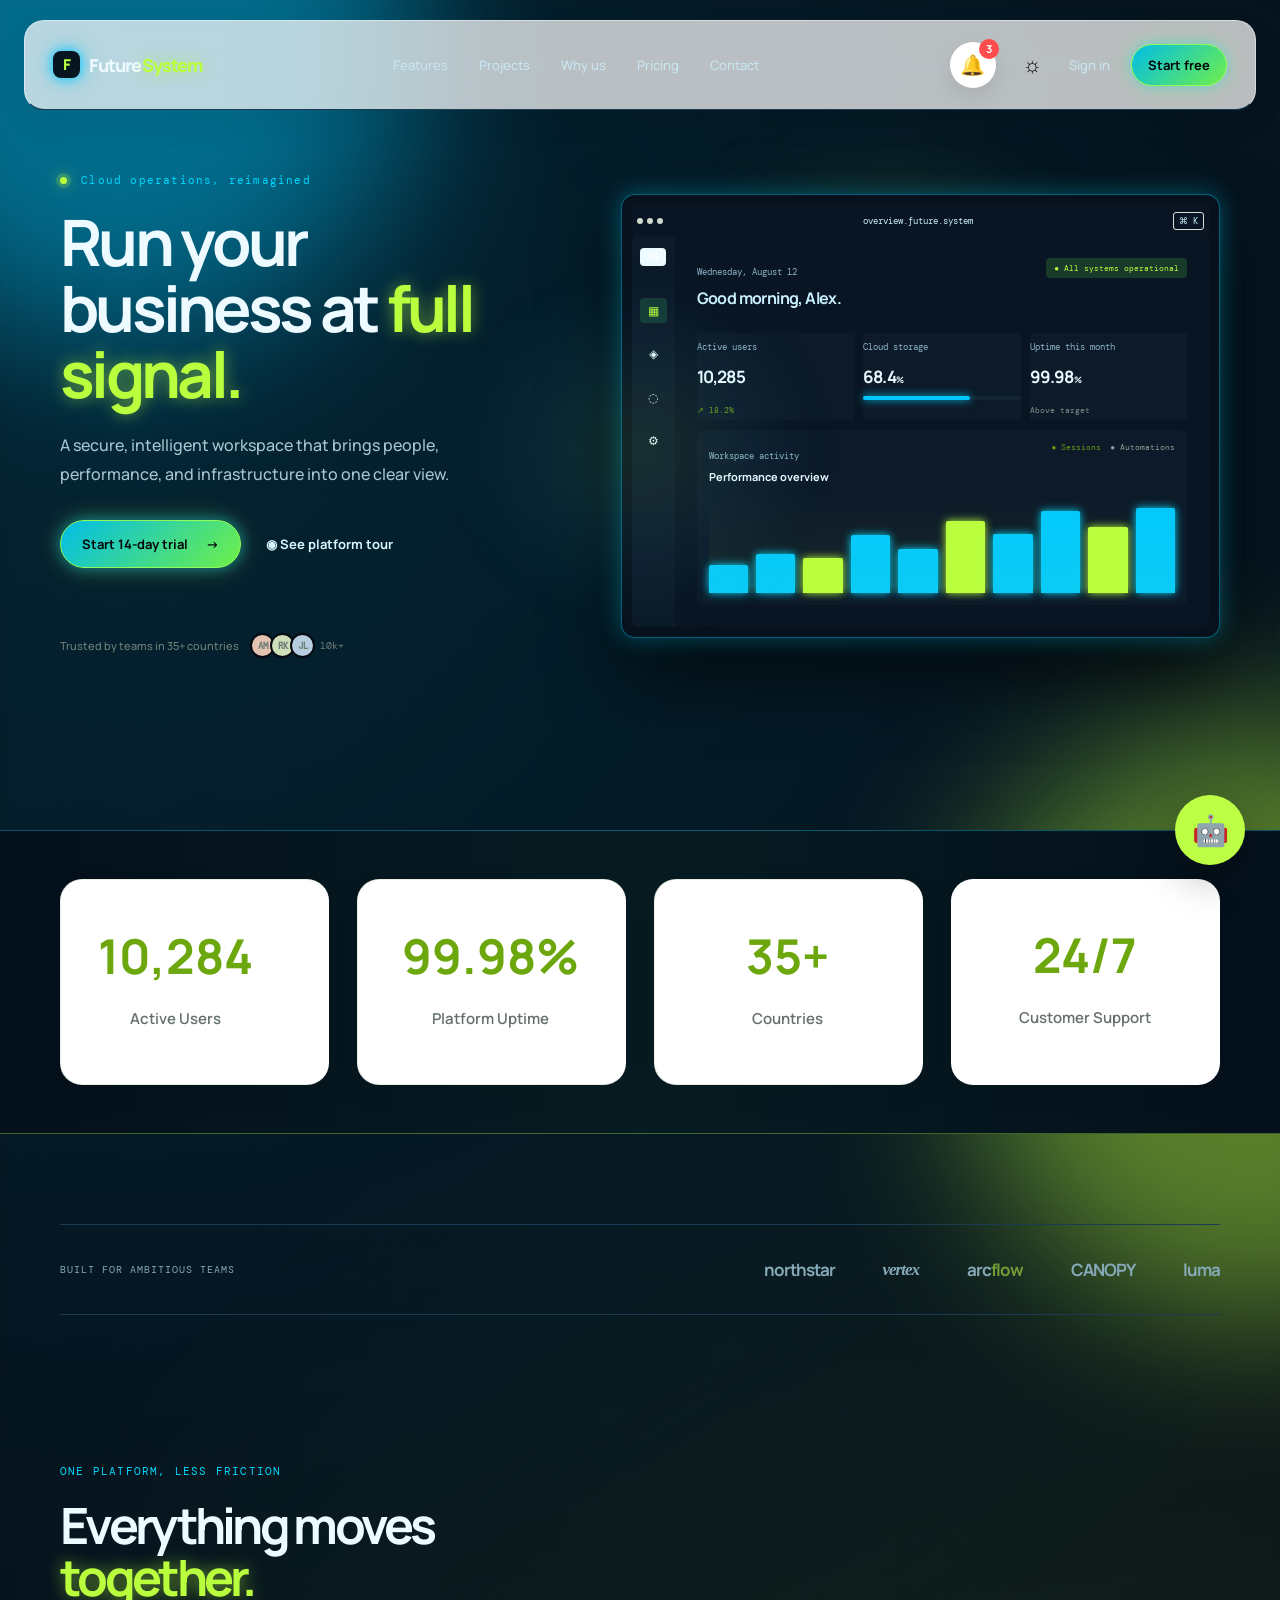
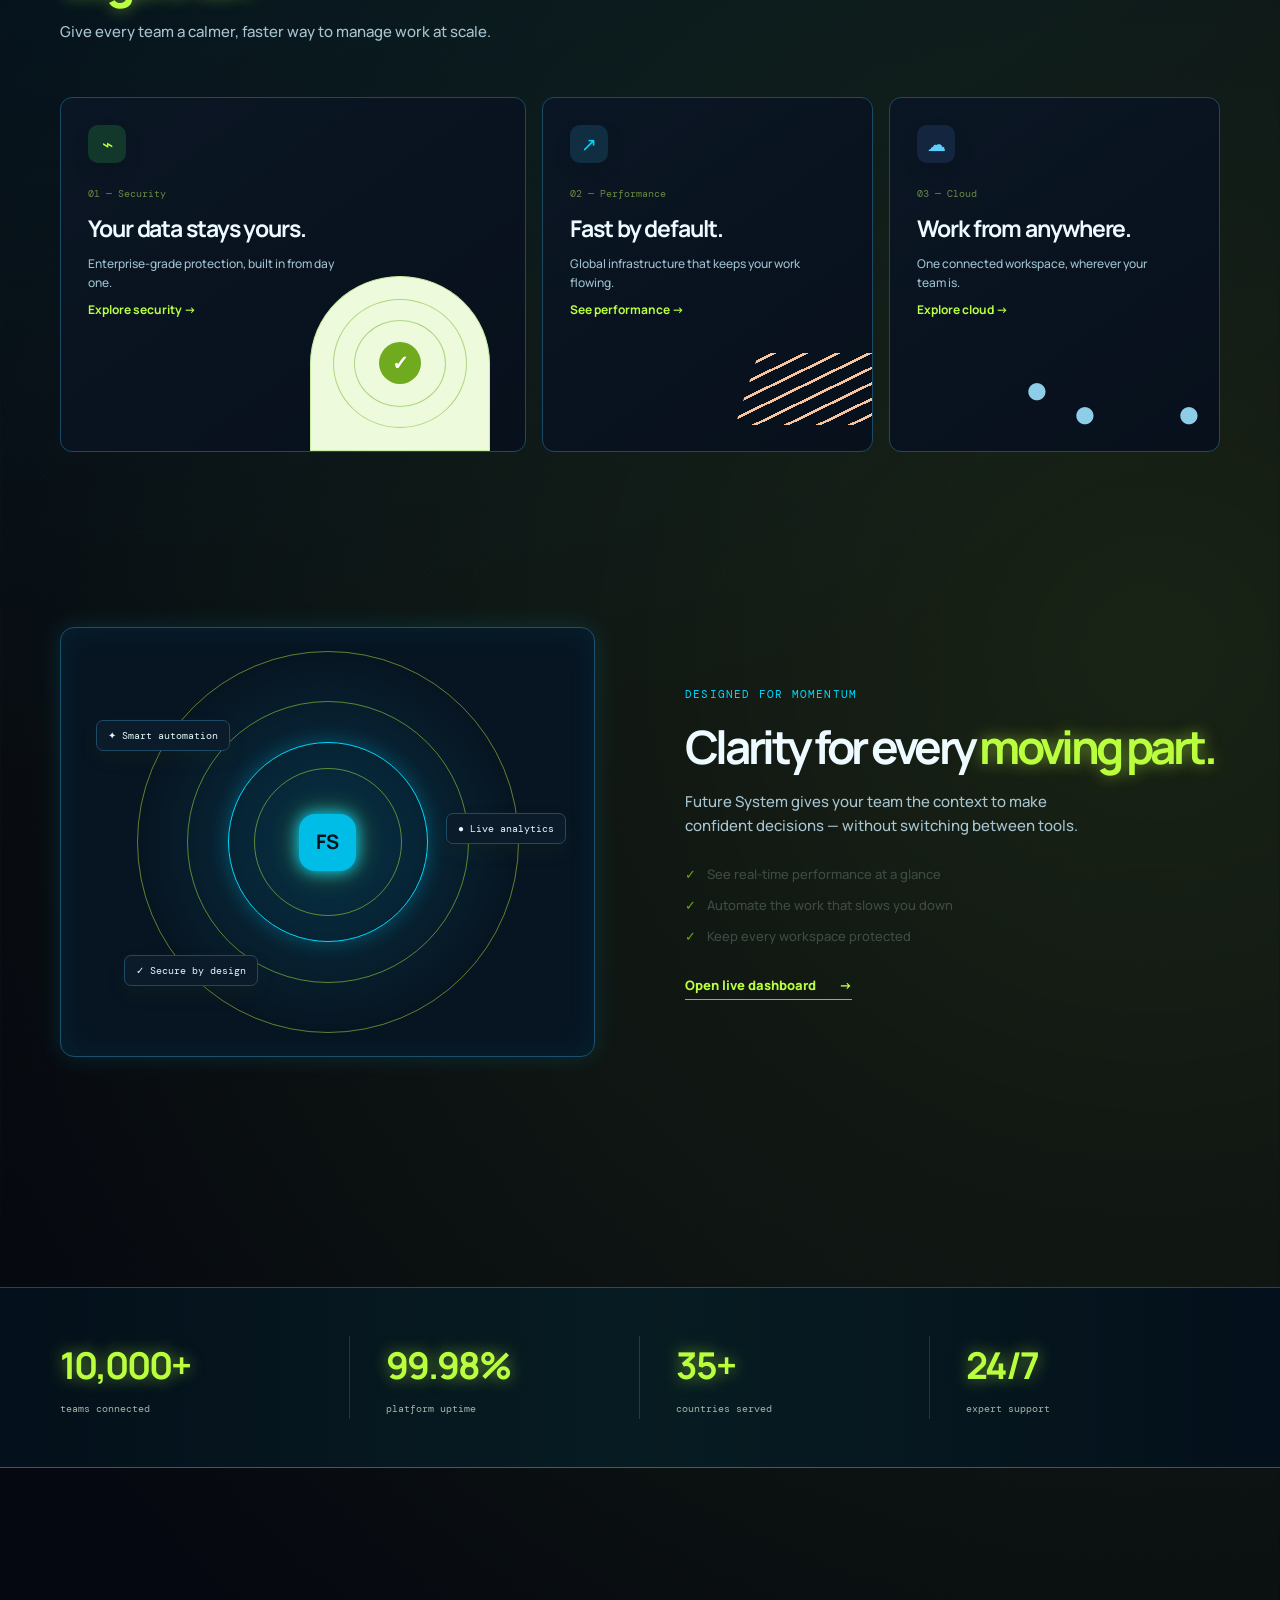
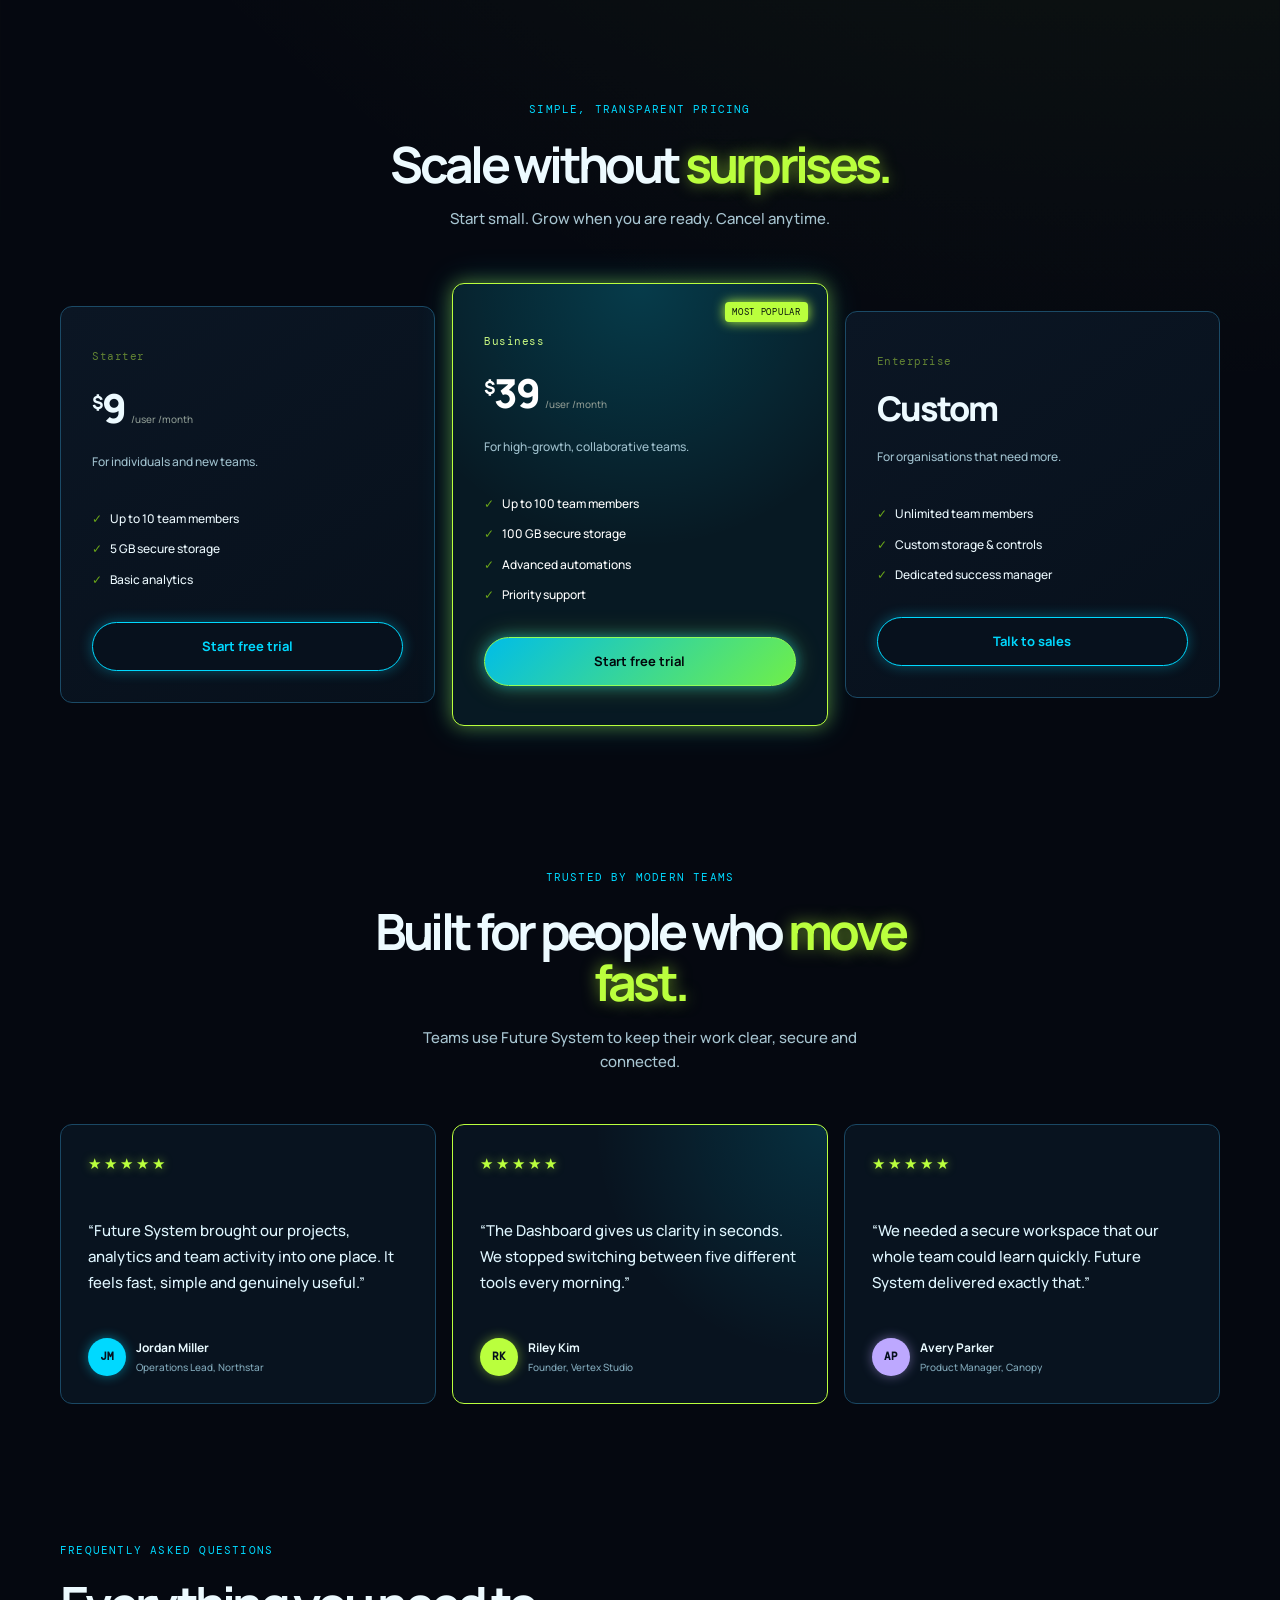
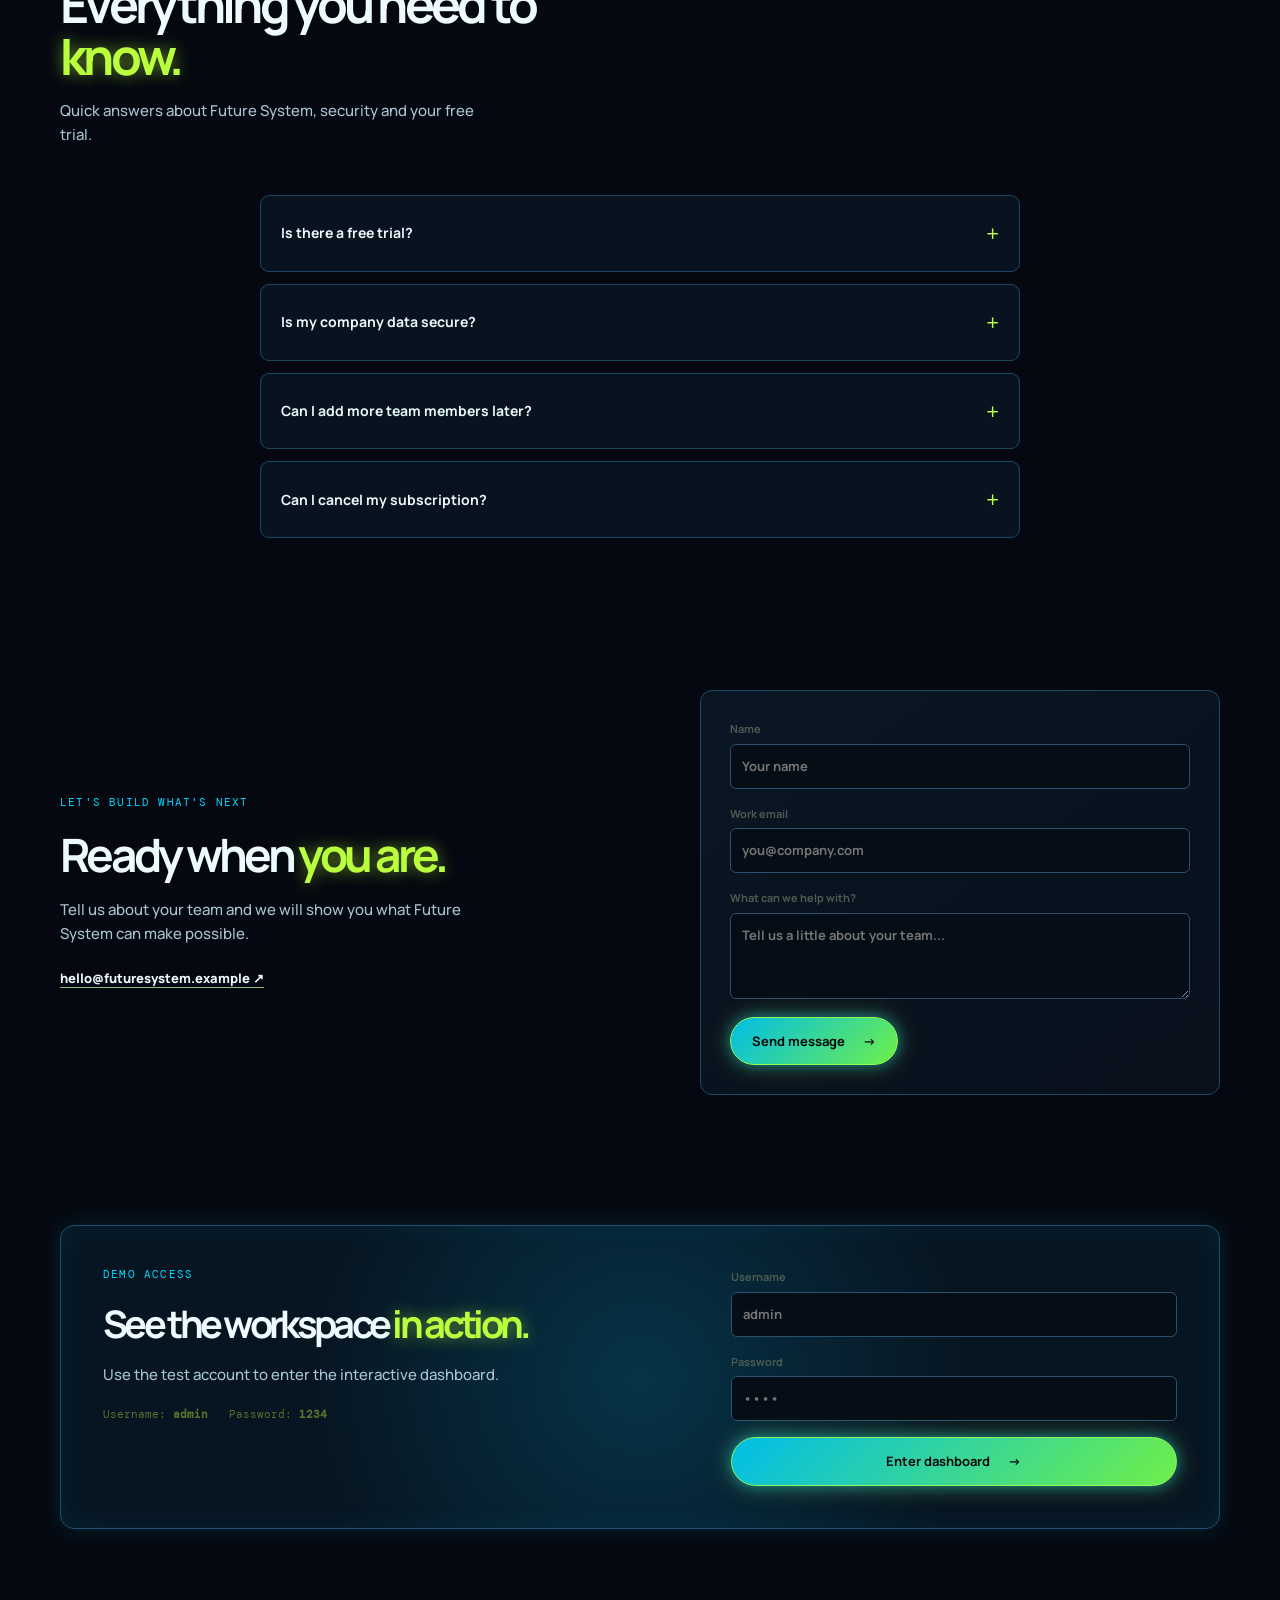
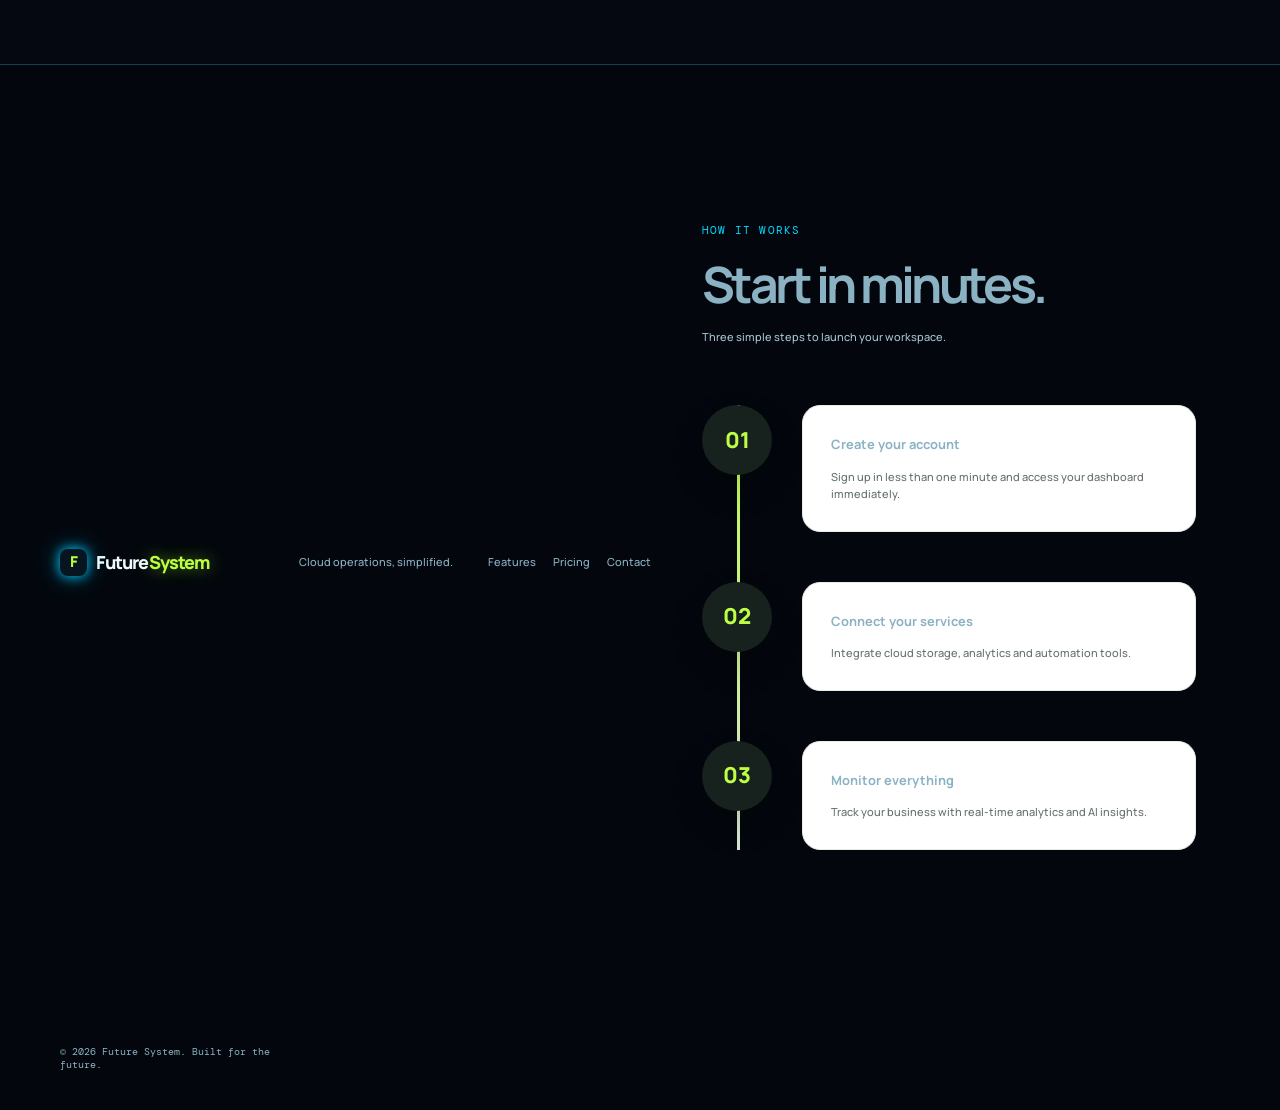
==== commit c3f3293d: "Update index.html" ====
--- a/index.html
+++ b/index.html
@@ -42,11 +42,12 @@
       </a>
 
       <nav class="main-nav">
-        <a href="#features">Features</a>
-        <a href="#solutions">Why us</a>
-        <a href="#pricing">Pricing</a>
-        <a href="#contact">Contact</a>
-      </nav>
+  <a href="#features">Features</a>
+  <a href="#portfolio">Projects</a>
+  <a href="#solutions">Why us</a>
+  <a href="#pricing">Pricing</a>
+  <a href="#contact">Contact</a>
+</nav>
 
       <div class="header-actions">
         <button class="notification-btn" id="notificationBtn">
@@ -87,6 +88,7 @@
     </header>
     <div class="mobile-nav">
   <a href="#features">Features</a>
+  <a href="#portfolio">Projects</a>
   <a href="#solutions">Why us</a>
   <a href="#pricing">Pricing</a>
   <a href="#contact">Contact</a>
@@ -794,4 +796,4 @@
 
 </div>
   </body>
-</html>+</html>
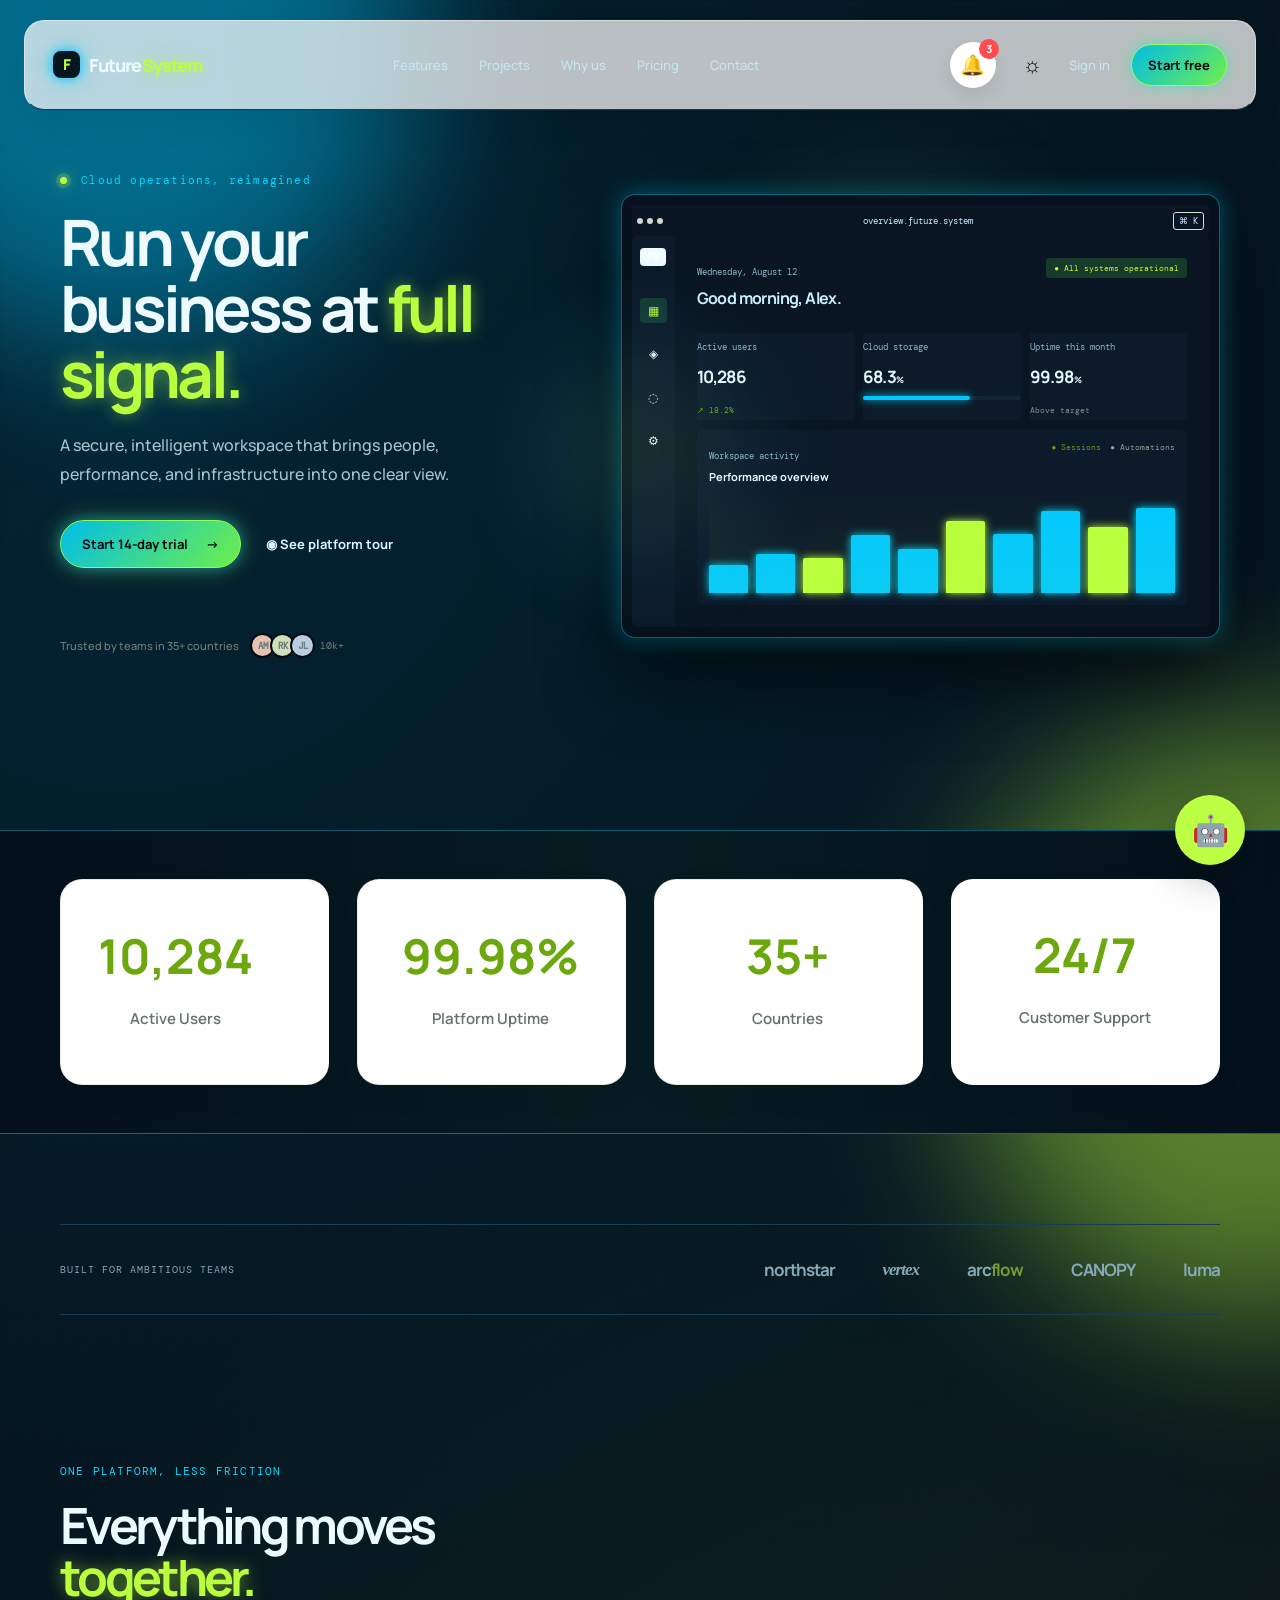
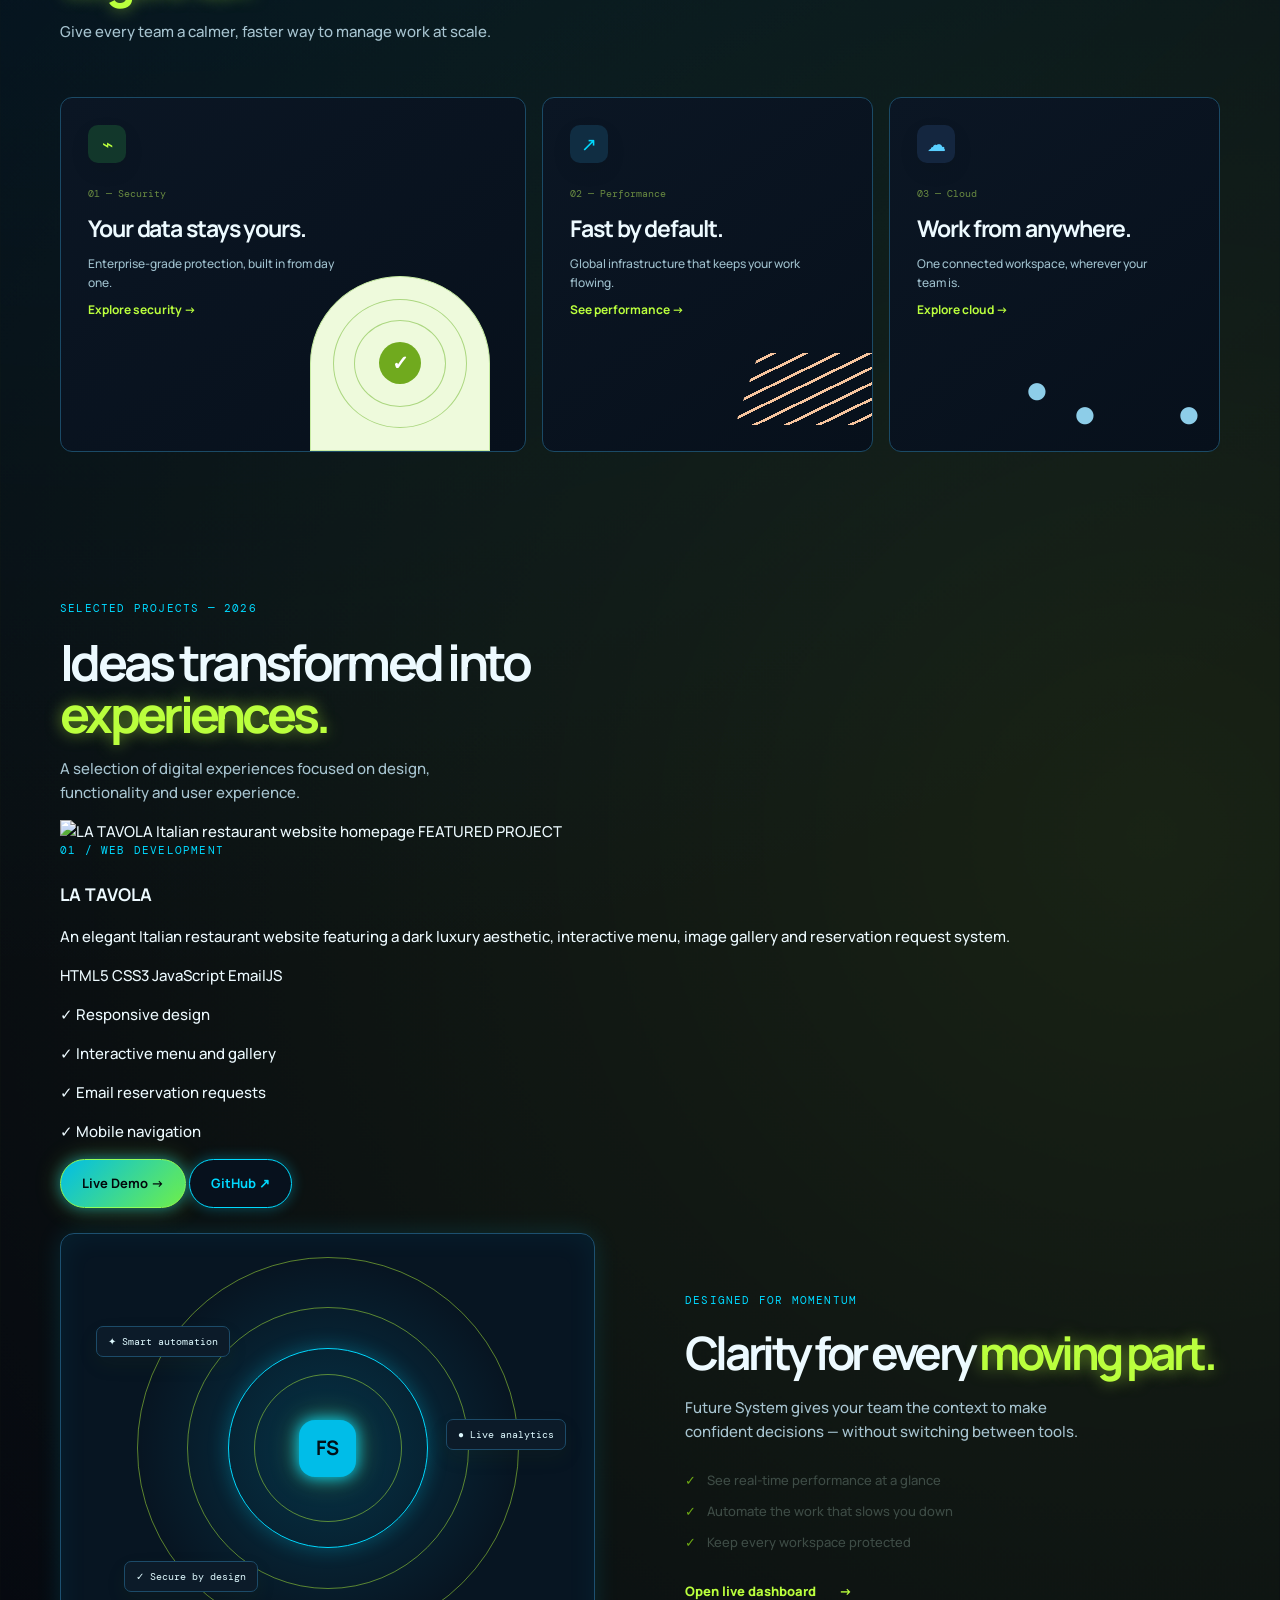
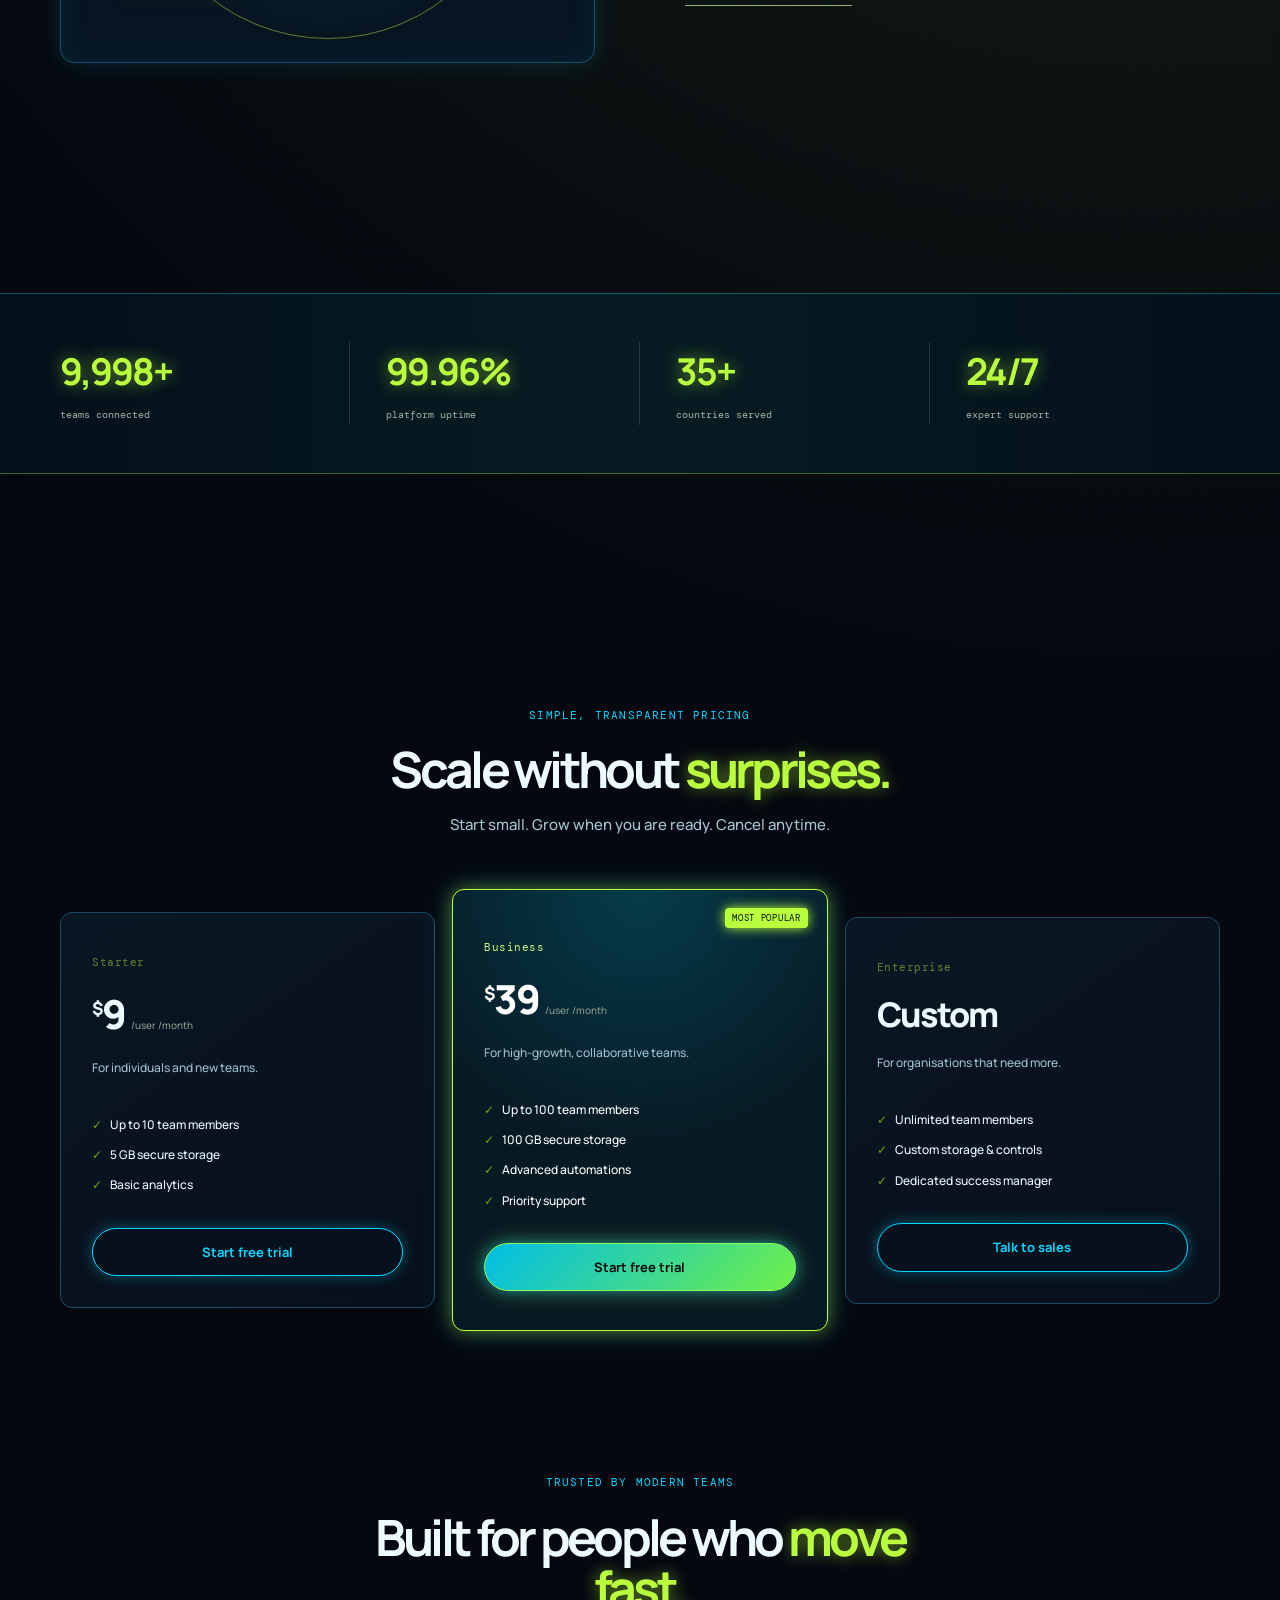
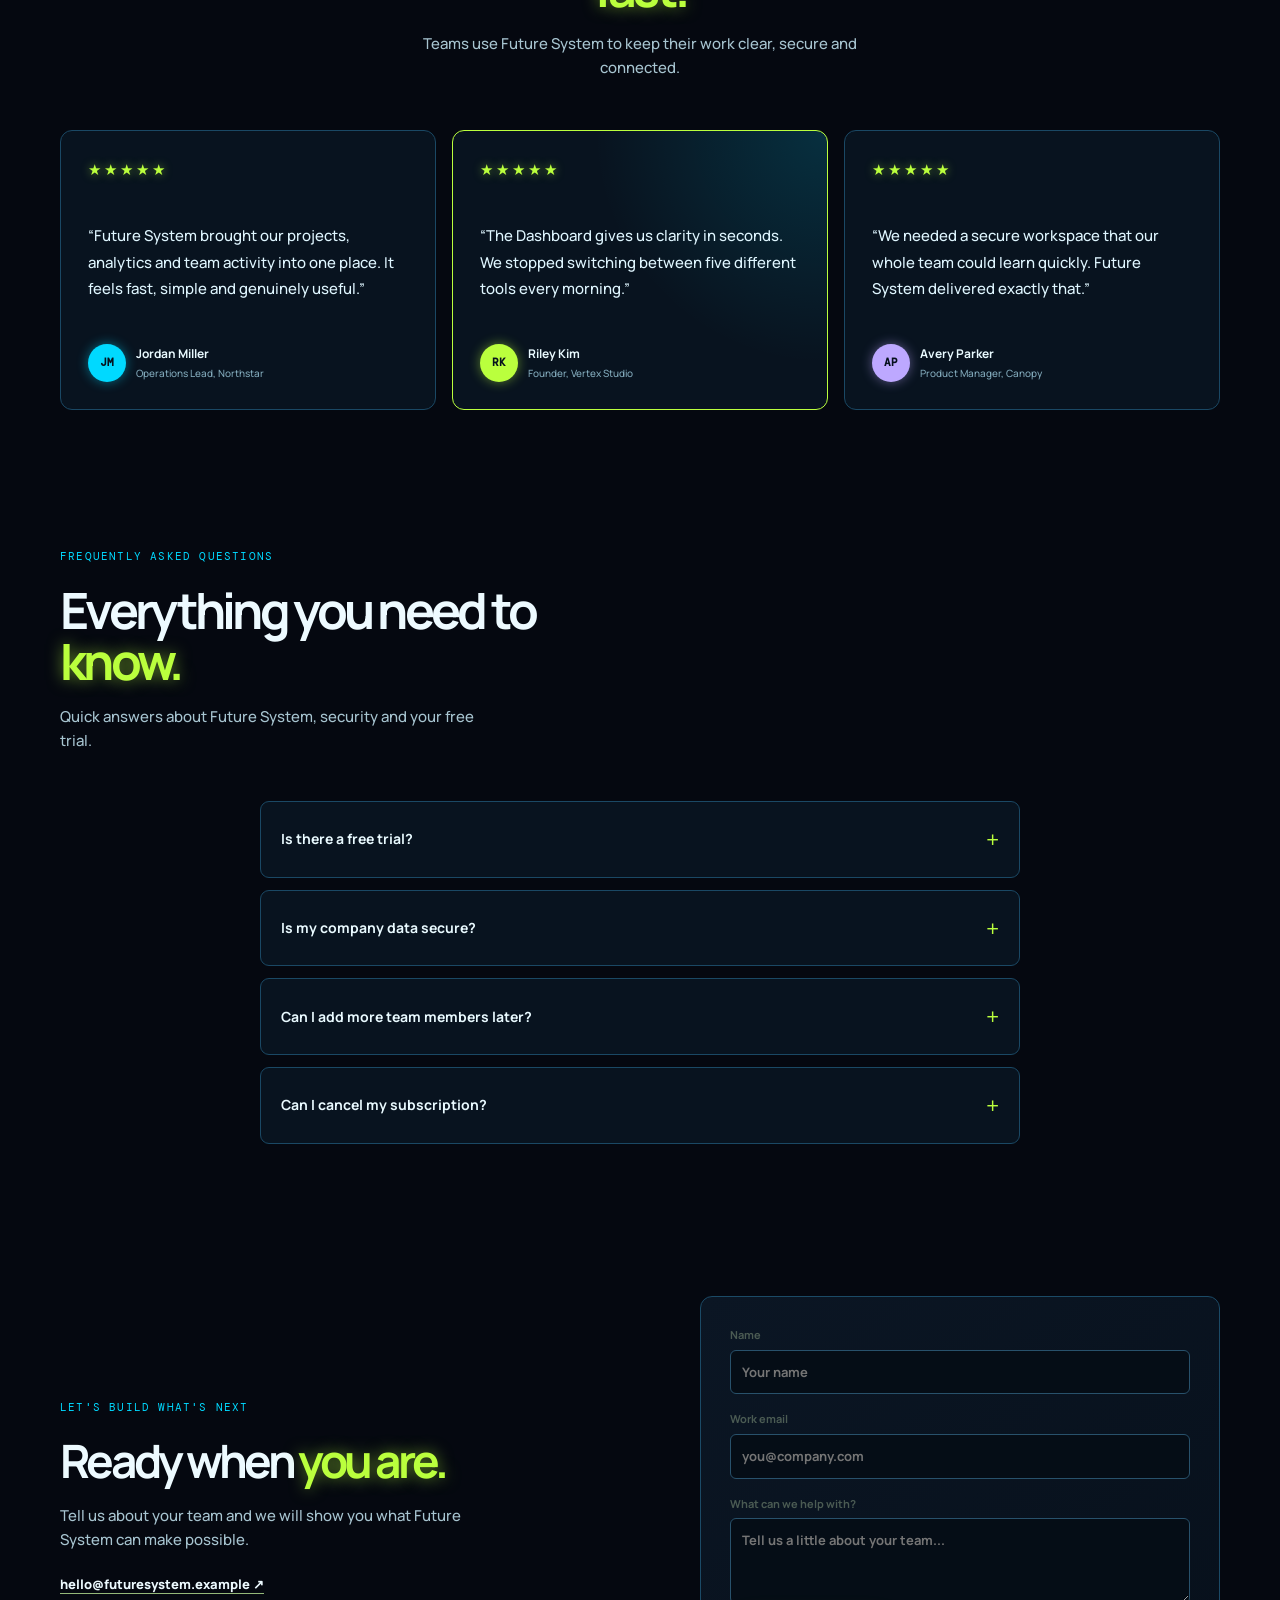
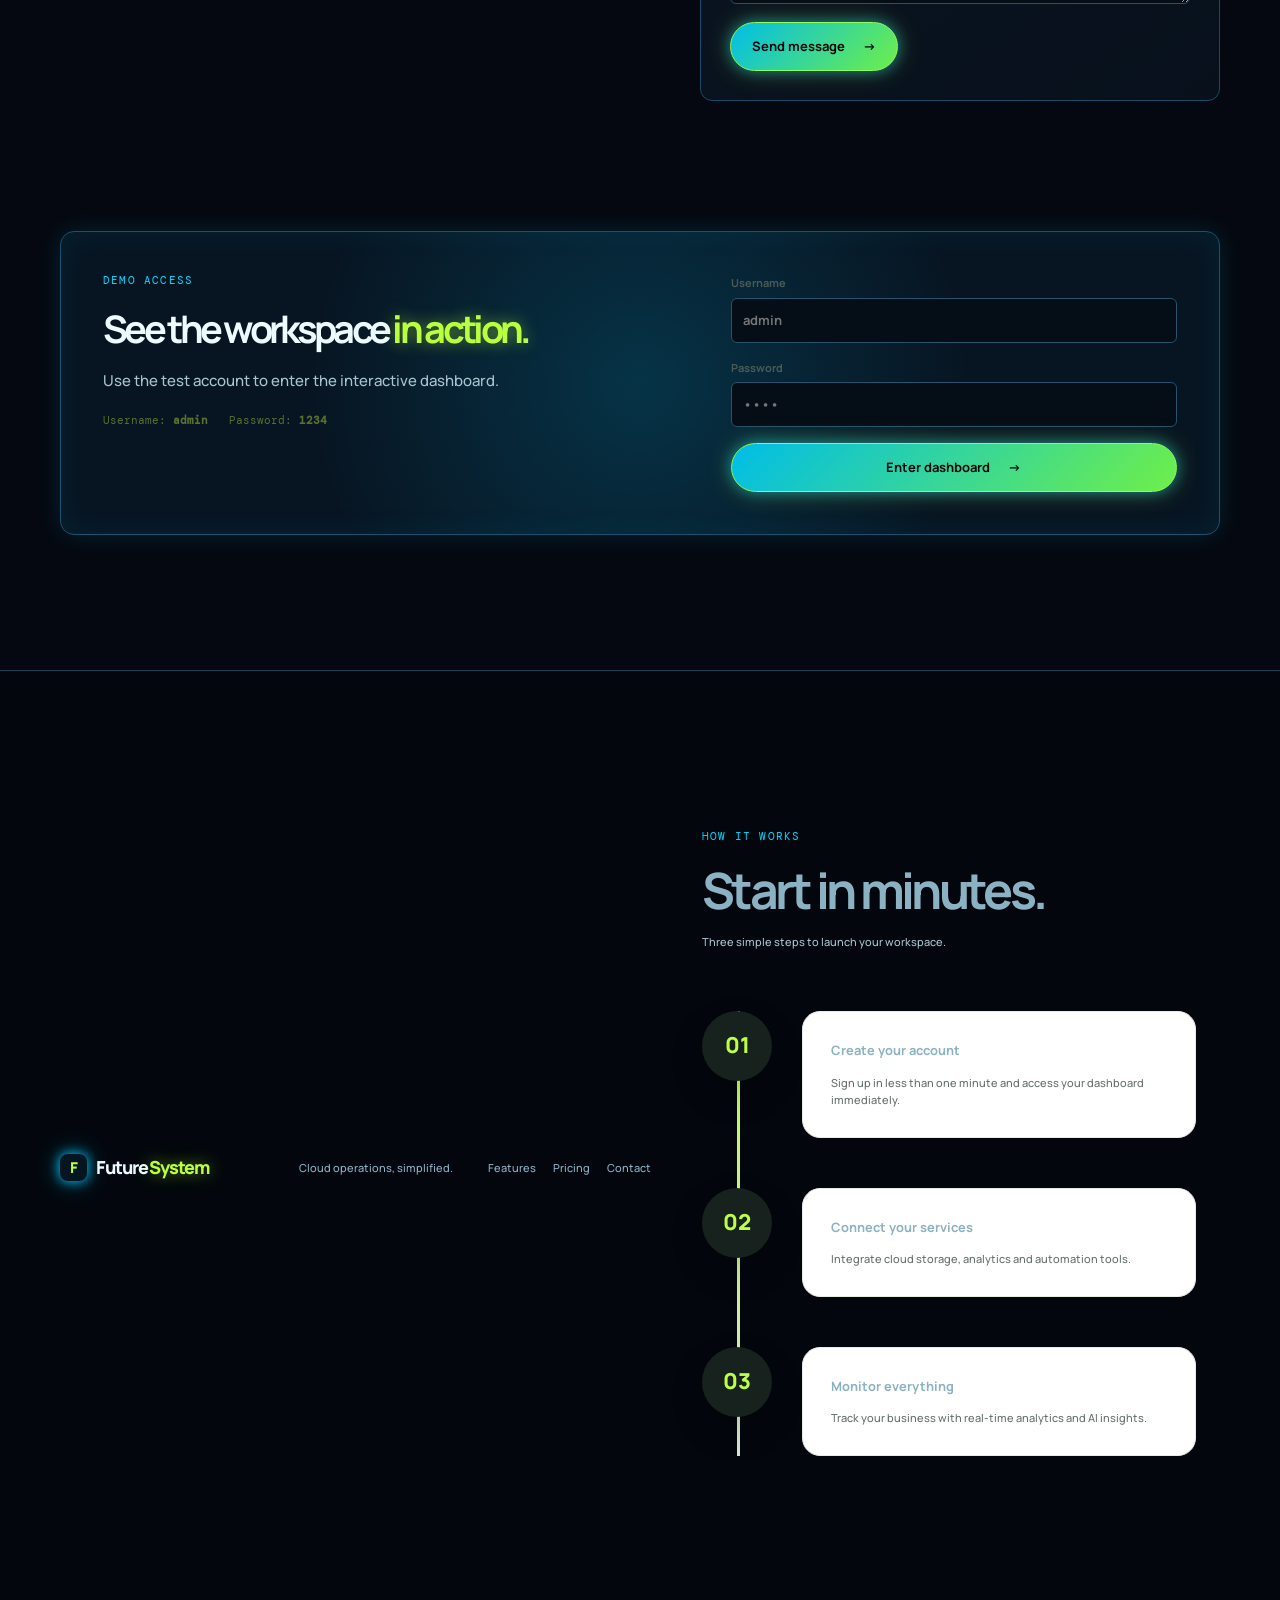
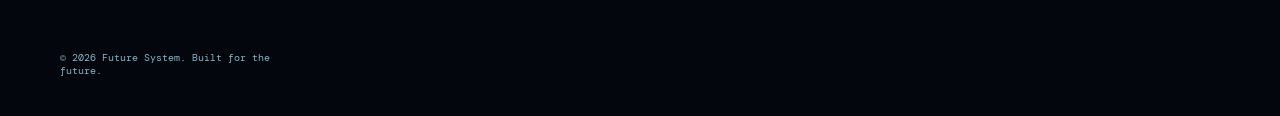
==== commit 6299b7fc: "Update index.html" ====
--- a/index.html
+++ b/index.html
@@ -348,6 +348,54 @@
         </div>
       </section>
 
+      
+<section class="portfolio-section section-shell" id="portfolio">
+  <div class="section-intro reveal">
+    <p class="eyebrow">SELECTED PROJECTS — 2026</p>
+    <h2>Ideas transformed into <em>experiences.</em></h2>
+    <p>A selection of digital experiences focused on design, functionality and user experience.</p>
+  </div>
+
+  <article class="project-card reveal">
+    <div class="project-image">
+      <img
+        src="https://raw.githubusercontent.com/andriikanta7-ux/LA-TAVOLA/main/screenshots/homepage.png"
+        alt="LA TAVOLA Italian restaurant website homepage"
+        loading="lazy"
+      />
+      <span class="project-label">FEATURED PROJECT</span>
+    </div>
+
+    <div class="project-content">
+      <p class="eyebrow">01 / WEB DEVELOPMENT</p>
+      <h3>LA TAVOLA</h3>
+      <p class="project-description">
+        An elegant Italian restaurant website featuring a dark luxury aesthetic,
+        interactive menu, image gallery and reservation request system.
+      </p>
+
+      <div class="project-tech">
+        <span>HTML5</span>
+        <span>CSS3</span>
+        <span>JavaScript</span>
+        <span>EmailJS</span>
+      </div>
+
+      <div class="project-features">
+        <p>✓ Responsive design</p>
+        <p>✓ Interactive menu and gallery</p>
+        <p>✓ Email reservation requests</p>
+        <p>✓ Mobile navigation</p>
+      </div>
+
+      <div class="project-actions">
+        <a class="button" href="https://andriikanta7-ux.github.io/LA-TAVOLA/" target="_blank" rel="noopener noreferrer">Live Demo →</a>
+        <a class="button button-outline" href="https://github.com/andriikanta7-ux/LA-TAVOLA" target="_blank" rel="noopener noreferrer">GitHub ↗</a>
+      </div>
+    </div>
+  </article>
+</section>
+
       <section class="solutions section-shell" id="solutions">
         <div class="solutions-visual reveal">
           <div class="rings">
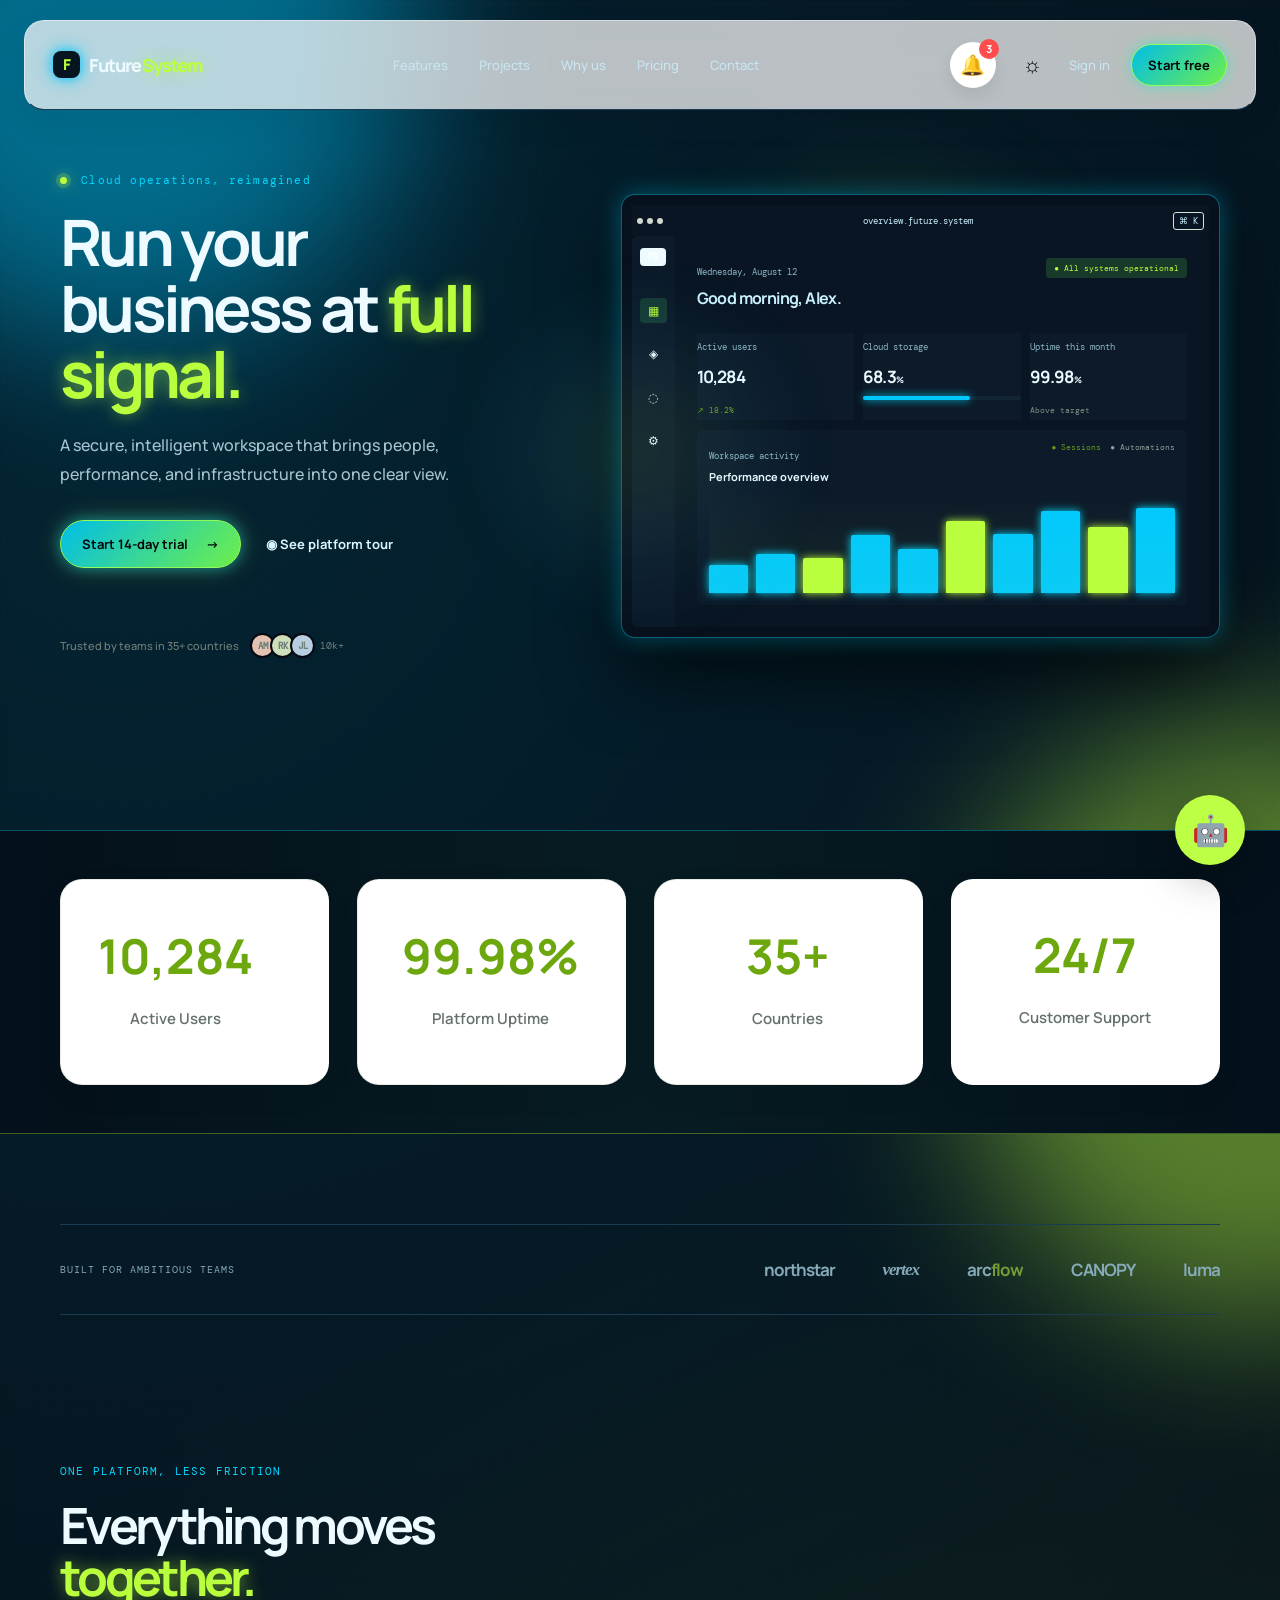
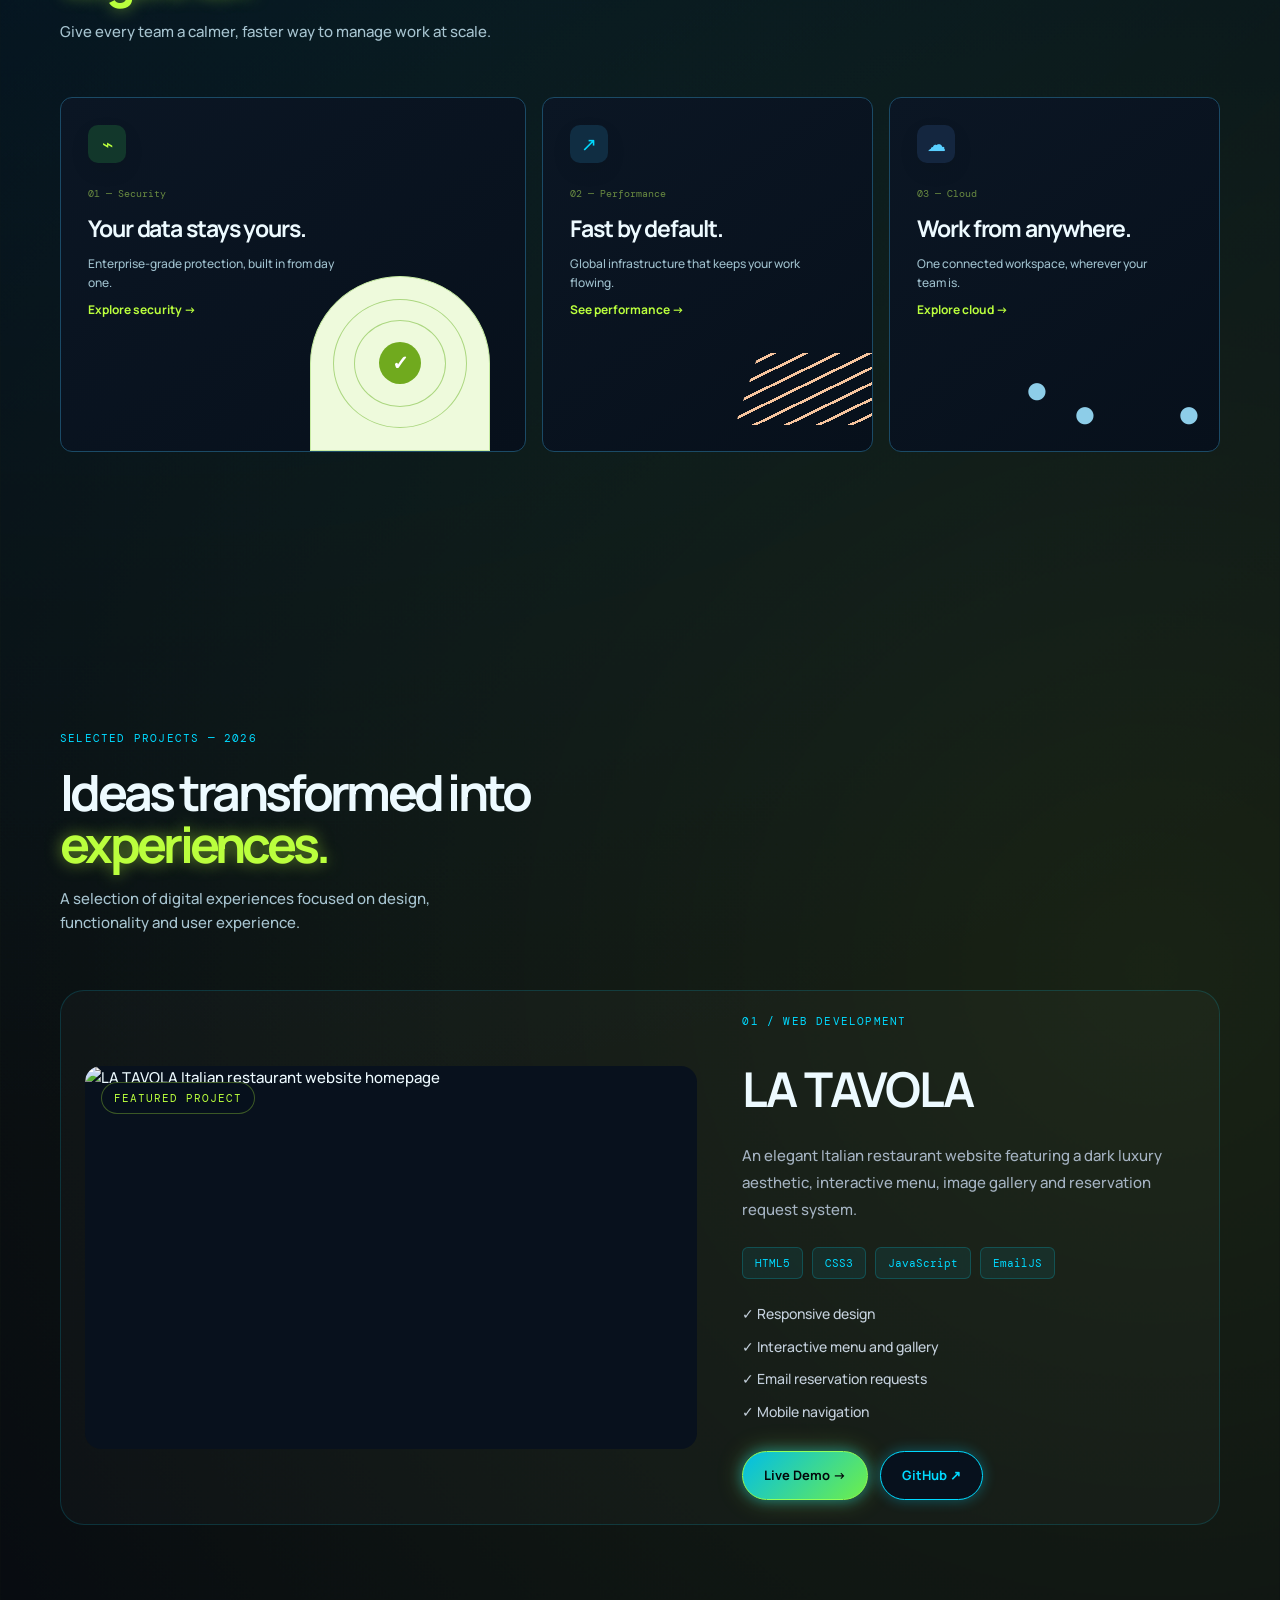
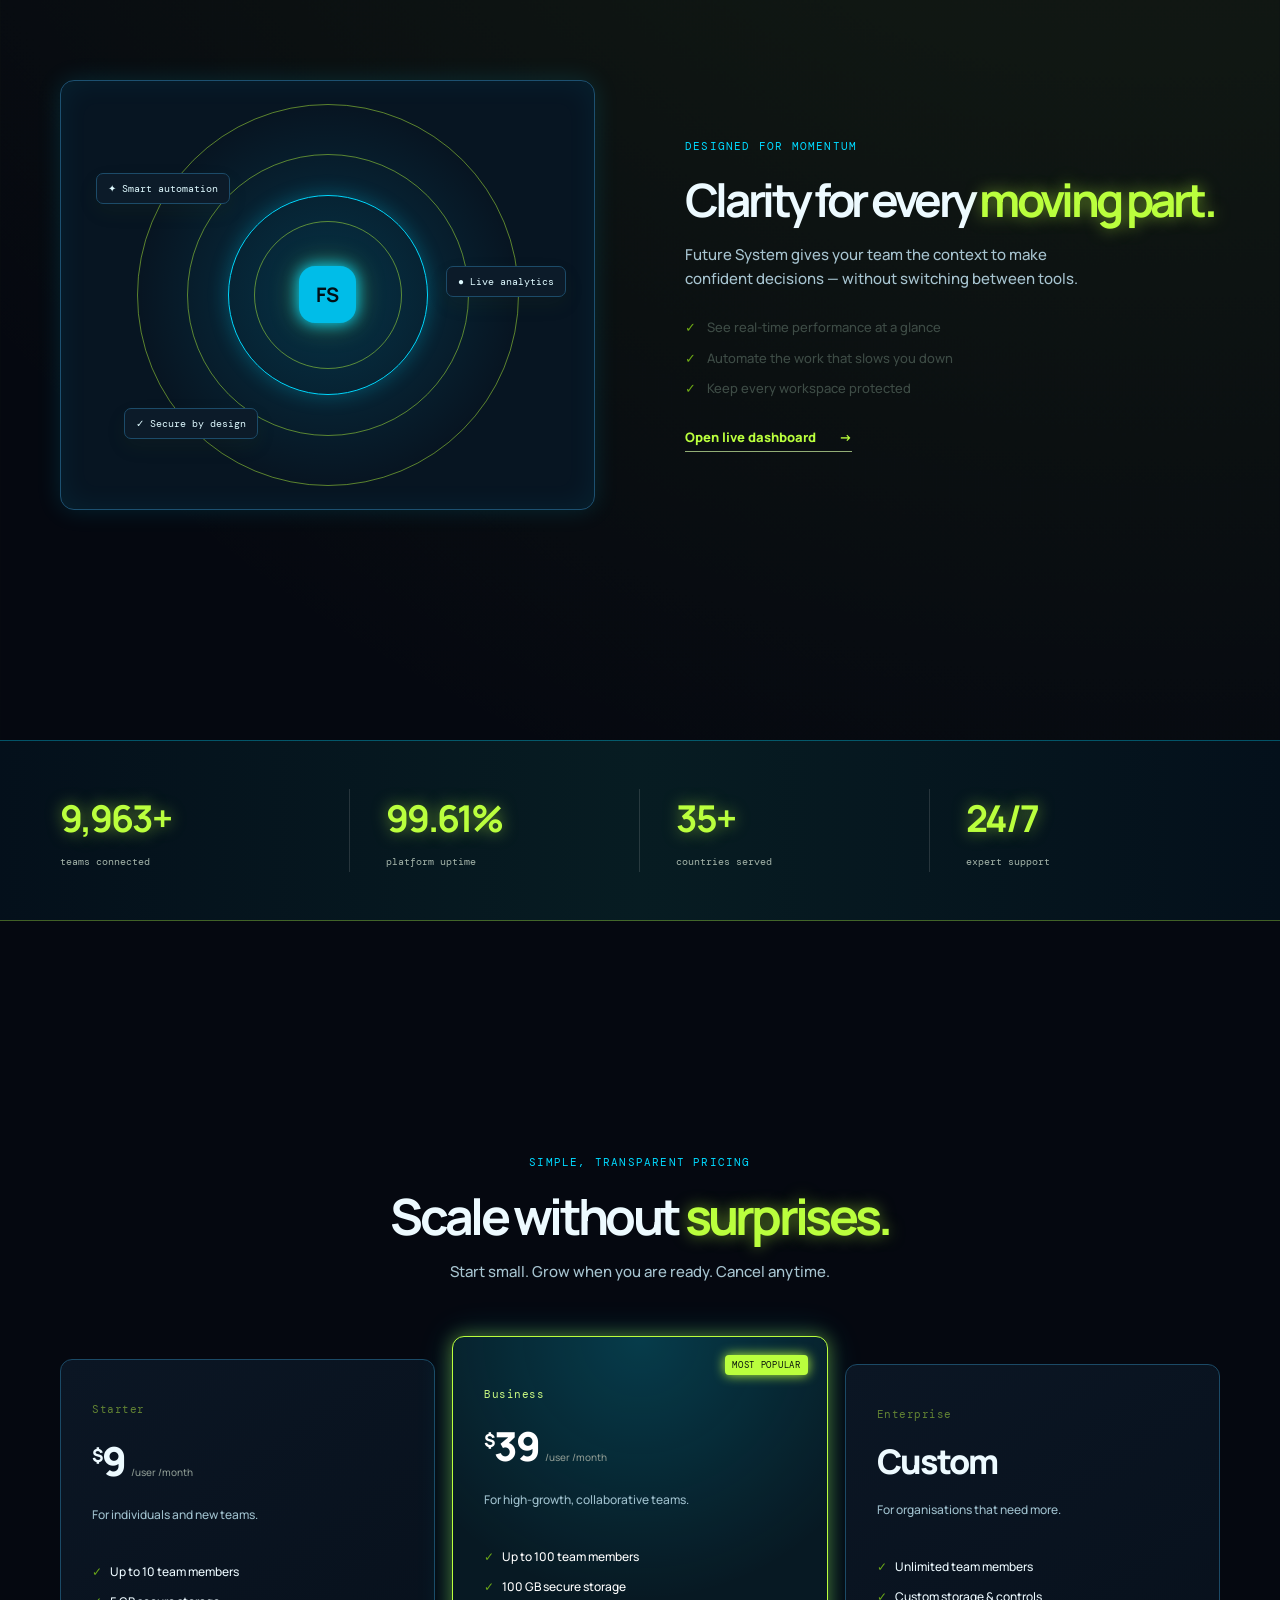
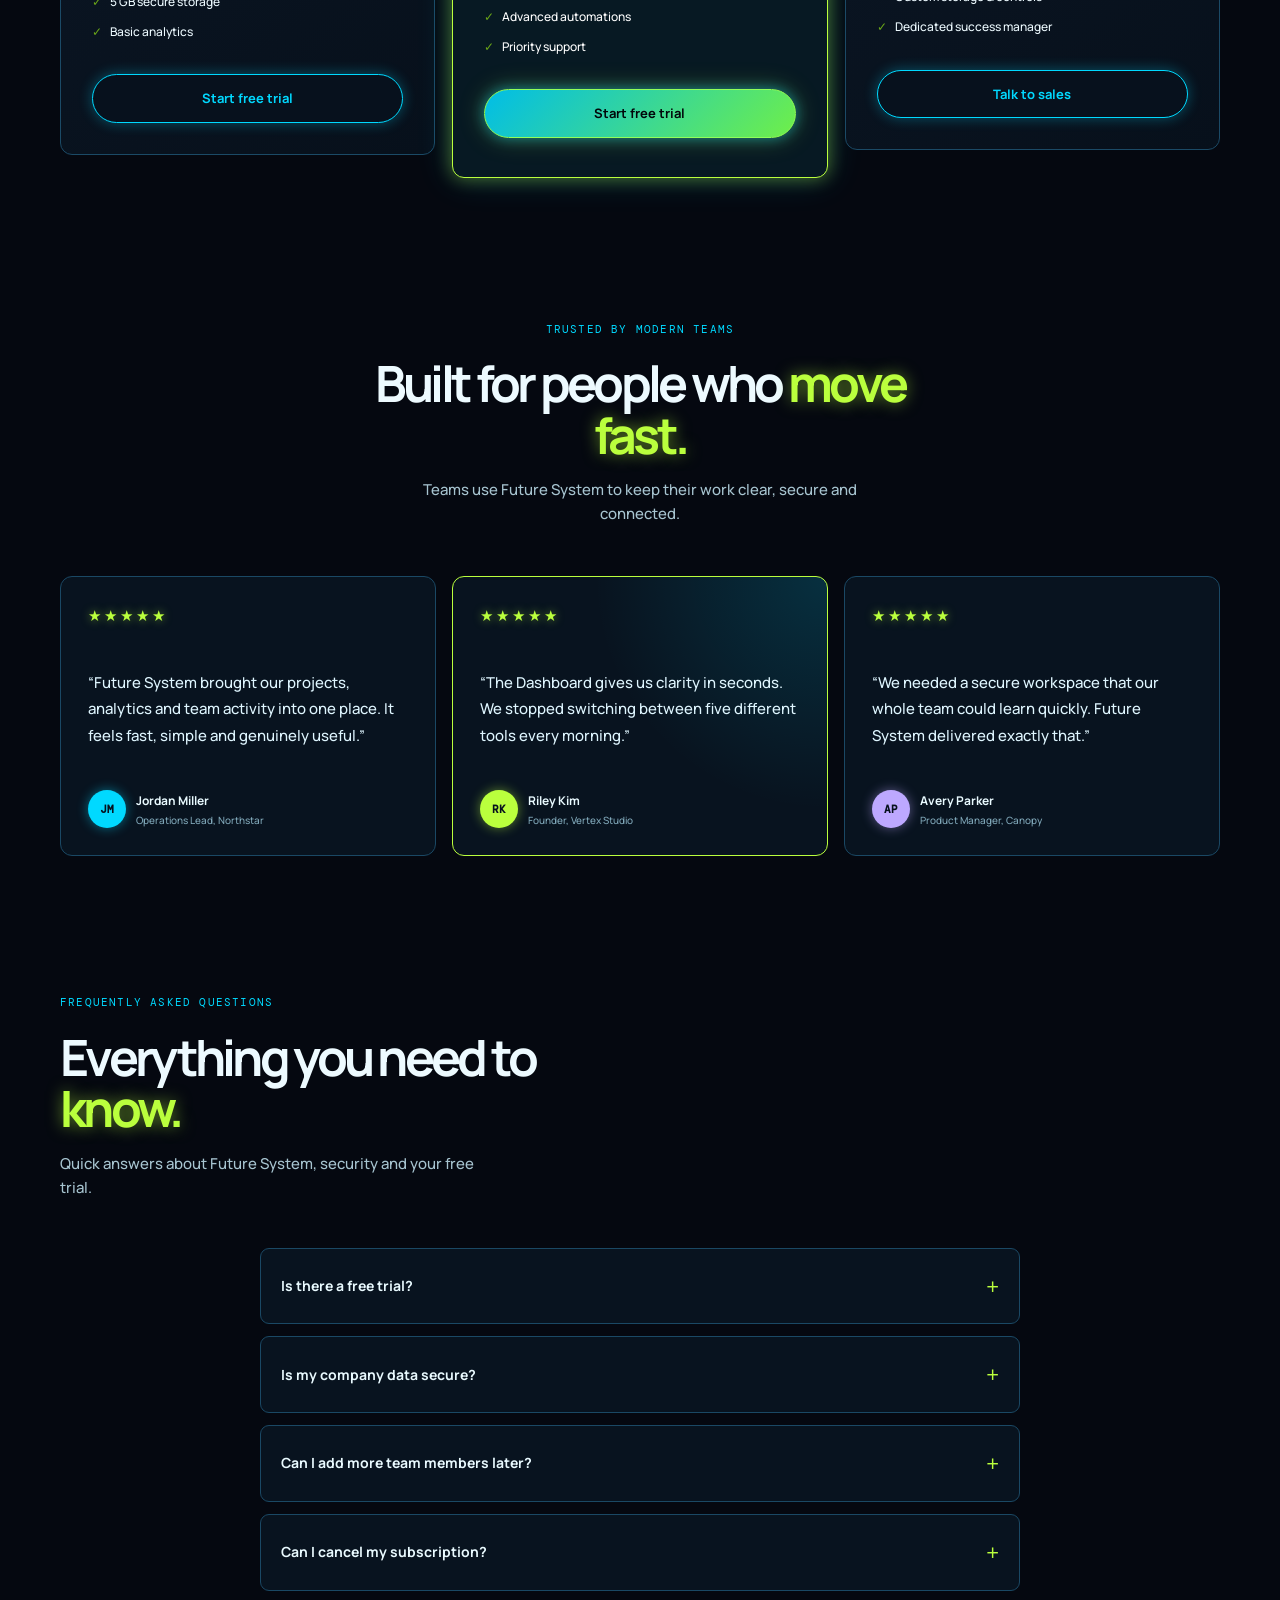
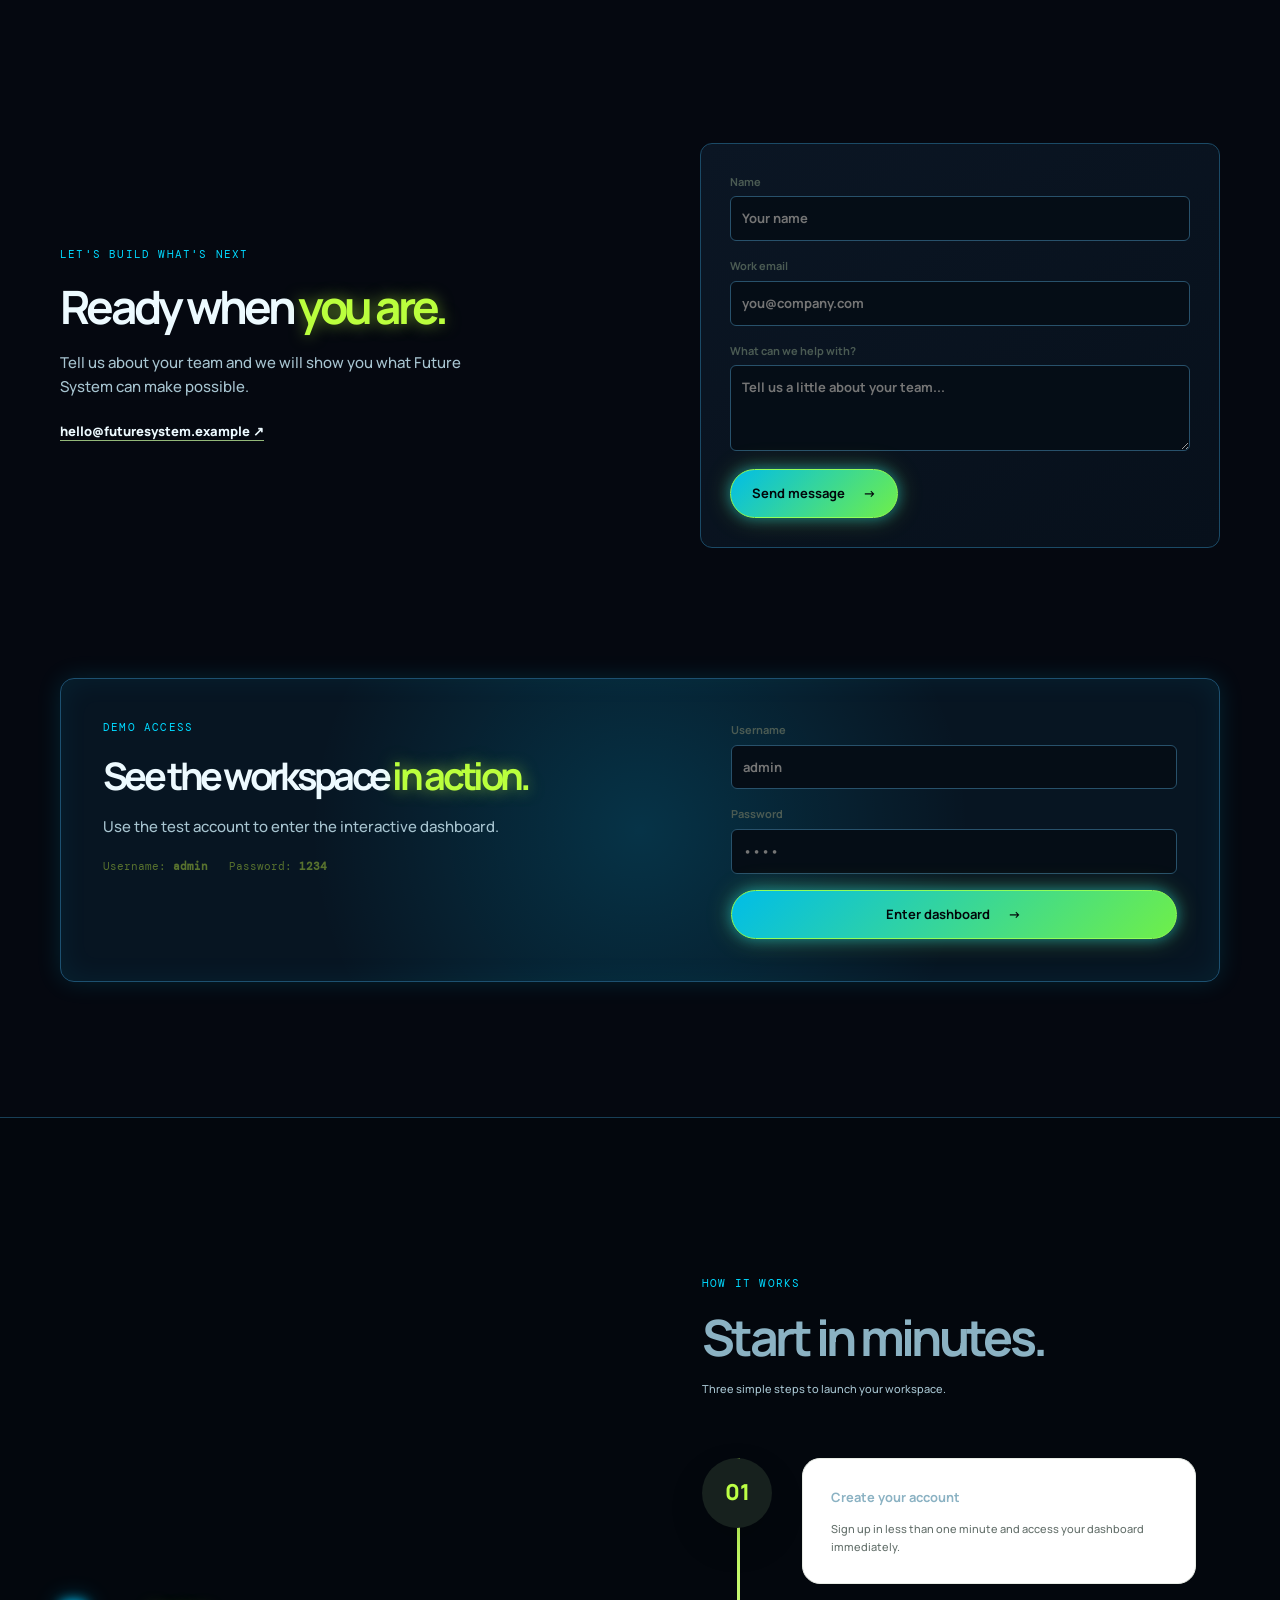
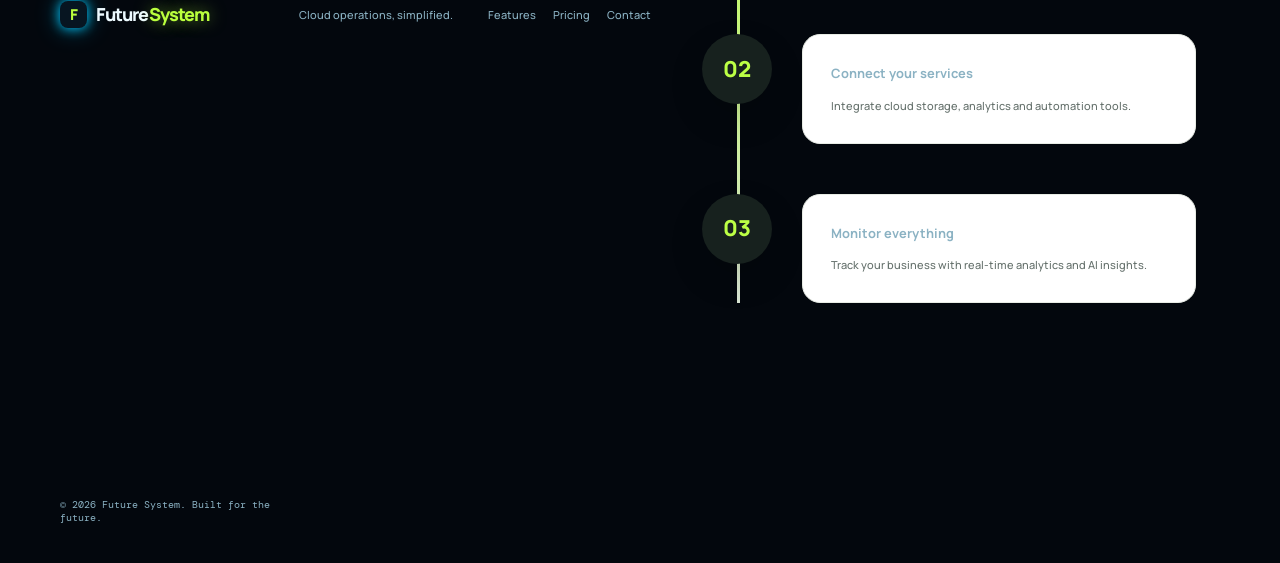
==== commit 7fb4b9b7: "Update index.html" ====
--- a/index.html
+++ b/index.html
@@ -359,7 +359,7 @@
   <article class="project-card reveal">
     <div class="project-image">
       <img
-        src="https://raw.githubusercontent.com/andriikanta7-ux/LA-TAVOLA/main/screenshots/homepage.png"
+        src="https://raw.githubusercontent.com/andriikanta7-ux/LA-TAVOLA/main/homepage.png"
         alt="LA TAVOLA Italian restaurant website homepage"
         loading="lazy"
       />
--- a/style.css
+++ b/style.css
@@ -3122,4 +3122,143 @@
 
     margin-bottom:0;
 
-}+}
+
+
+
+/* =========================
+   PORTFOLIO — LA TAVOLA
+========================= */
+
+.portfolio-section {
+    padding-top: 130px;
+    padding-bottom: 130px;
+}
+
+.project-card {
+    display: grid;
+    grid-template-columns: 1.15fr 0.85fr;
+    gap: 45px;
+    align-items: center;
+    margin-top: 55px;
+    padding: 24px;
+    background: rgba(255, 255, 255, 0.025);
+    border: 1px solid rgba(0, 217, 255, 0.16);
+    border-radius: 24px;
+    transition: border-color 0.3s, transform 0.3s;
+}
+
+.project-card:hover {
+    border-color: rgba(0, 217, 255, 0.55);
+    transform: translateY(-5px);
+}
+
+.project-image {
+    position: relative;
+    overflow: hidden;
+    border-radius: 16px;
+    background: #08111d;
+    aspect-ratio: 16 / 10;
+}
+
+.project-image img {
+    width: 100%;
+    height: 100%;
+    display: block;
+    object-fit: cover;
+    transition: transform 0.6s;
+}
+
+.project-card:hover .project-image img {
+    transform: scale(1.04);
+}
+
+.project-label {
+    position: absolute;
+    top: 16px;
+    left: 16px;
+    padding: 8px 12px;
+    background: rgba(6, 17, 29, 0.85);
+    color: #baff3d;
+    border: 1px solid rgba(186, 255, 61, 0.3);
+    border-radius: 30px;
+    font: 11px "DM Mono", monospace;
+    letter-spacing: 1px;
+}
+
+.project-content h3 {
+    margin: 12px 0;
+    font-size: clamp(30px, 4vw, 48px);
+    letter-spacing: -2px;
+}
+
+.project-description {
+    color: #a5b3c2;
+    line-height: 1.8;
+    margin-bottom: 24px;
+}
+
+.project-tech {
+    display: flex;
+    flex-wrap: wrap;
+    gap: 9px;
+    margin-bottom: 24px;
+}
+
+.project-tech span {
+    padding: 8px 12px;
+    color: #00d9ff;
+    background: rgba(0, 217, 255, 0.07);
+    border: 1px solid rgba(0, 217, 255, 0.2);
+    border-radius: 6px;
+    font: 11px "DM Mono", monospace;
+}
+
+.project-features {
+    display: grid;
+    gap: 10px;
+    margin-bottom: 28px;
+    color: #c4d0dc;
+    font-size: 14px;
+}
+
+.project-features p {
+    margin: 0;
+}
+
+.project-actions {
+    display: flex;
+    flex-wrap: wrap;
+    gap: 12px;
+}
+
+.project-actions a {
+    text-decoration: none;
+}
+
+@media (max-width: 850px) {
+    .project-card {
+        grid-template-columns: 1fr;
+        gap: 30px;
+    }
+
+    .portfolio-section {
+        padding-top: 85px;
+        padding-bottom: 85px;
+    }
+}
+
+@media (max-width: 480px) {
+    .project-card {
+        padding: 14px;
+    }
+
+    .project-actions {
+        flex-direction: column;
+    }
+
+    .project-actions .button {
+        width: 100%;
+        text-align: center;
+    }
+}
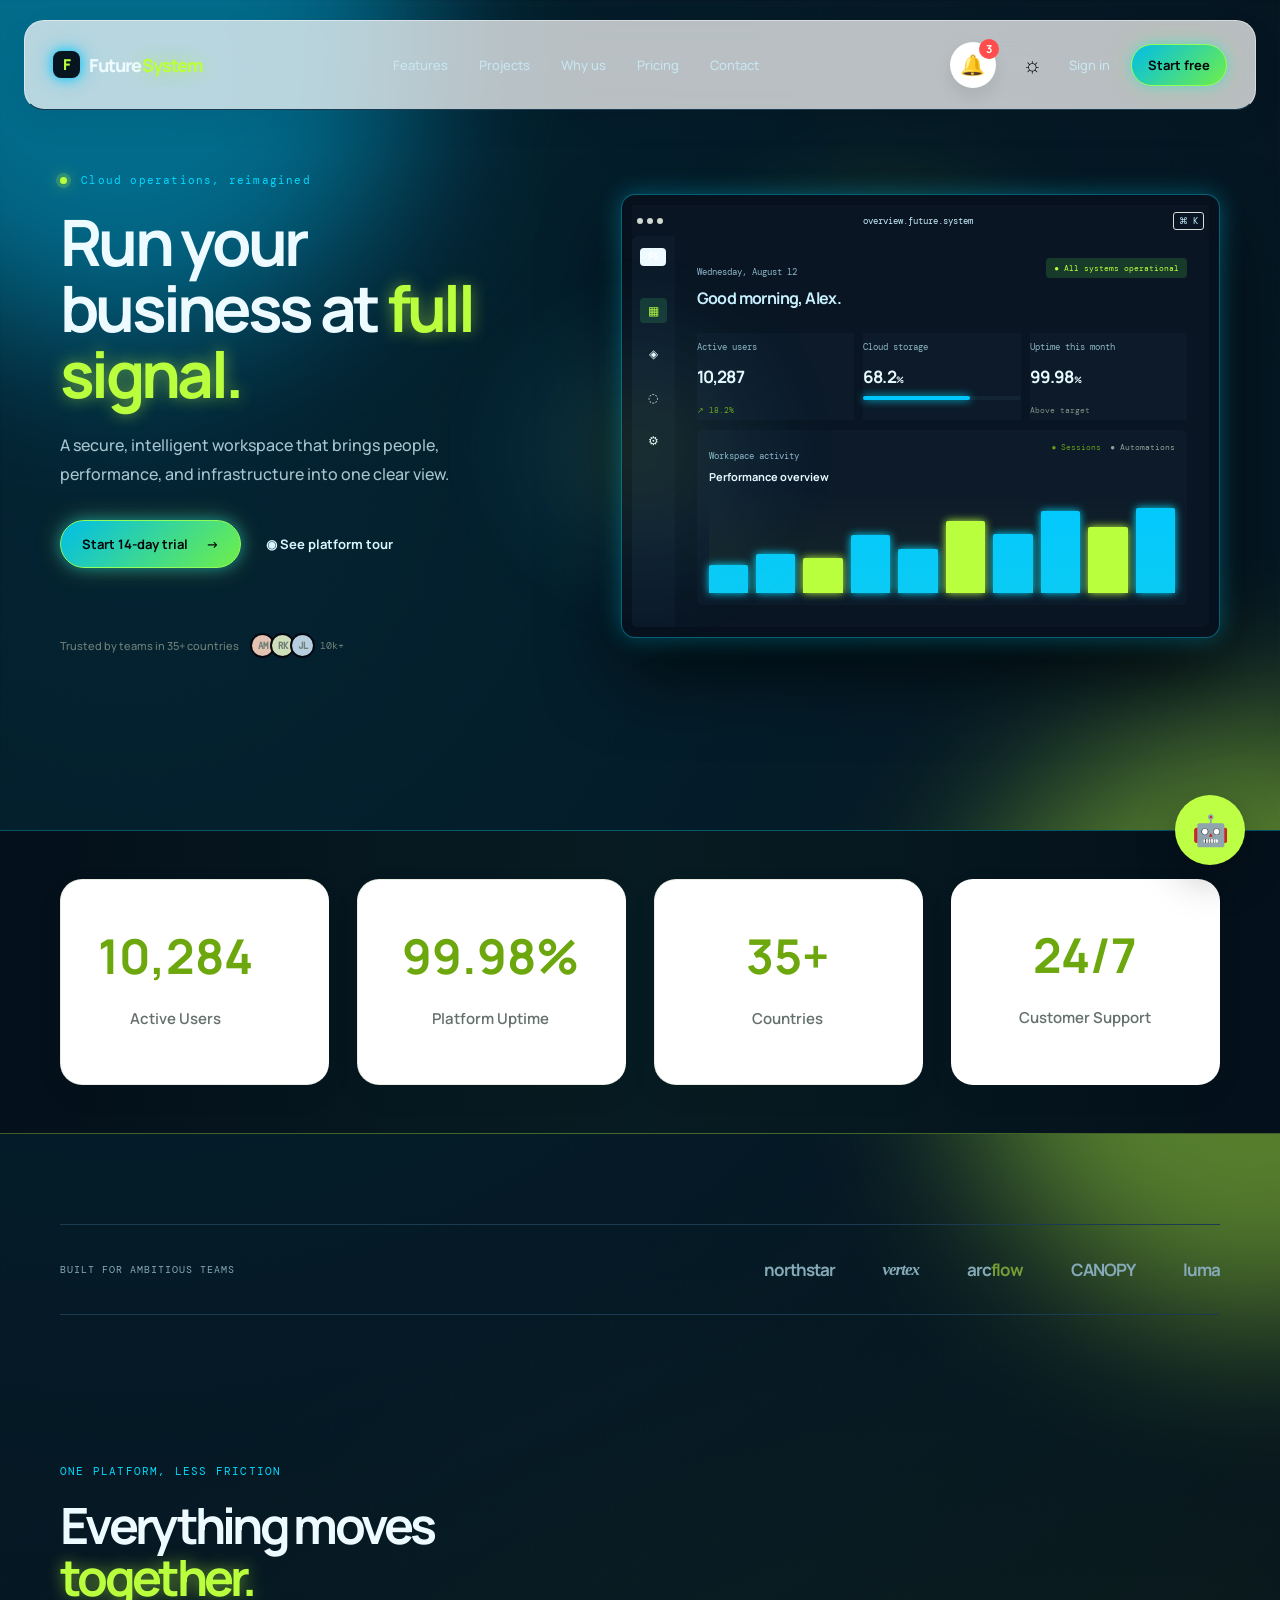
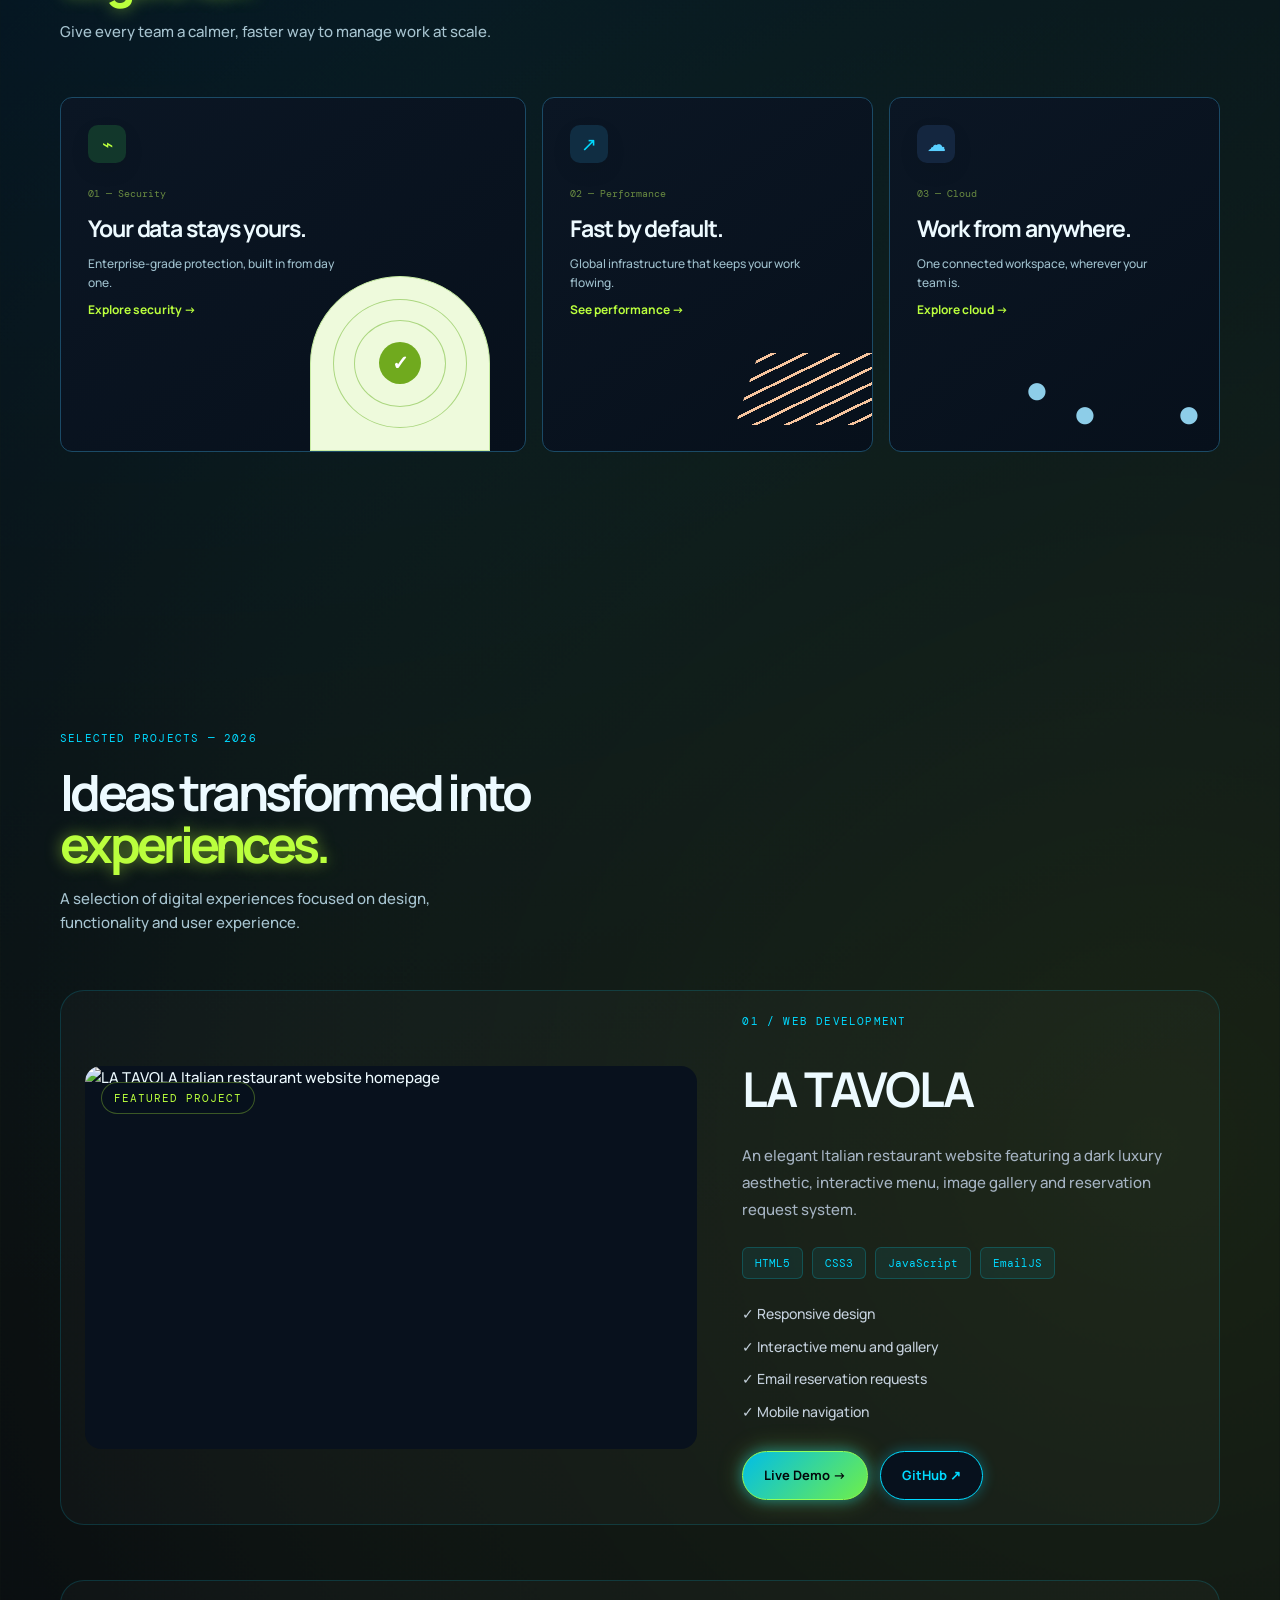
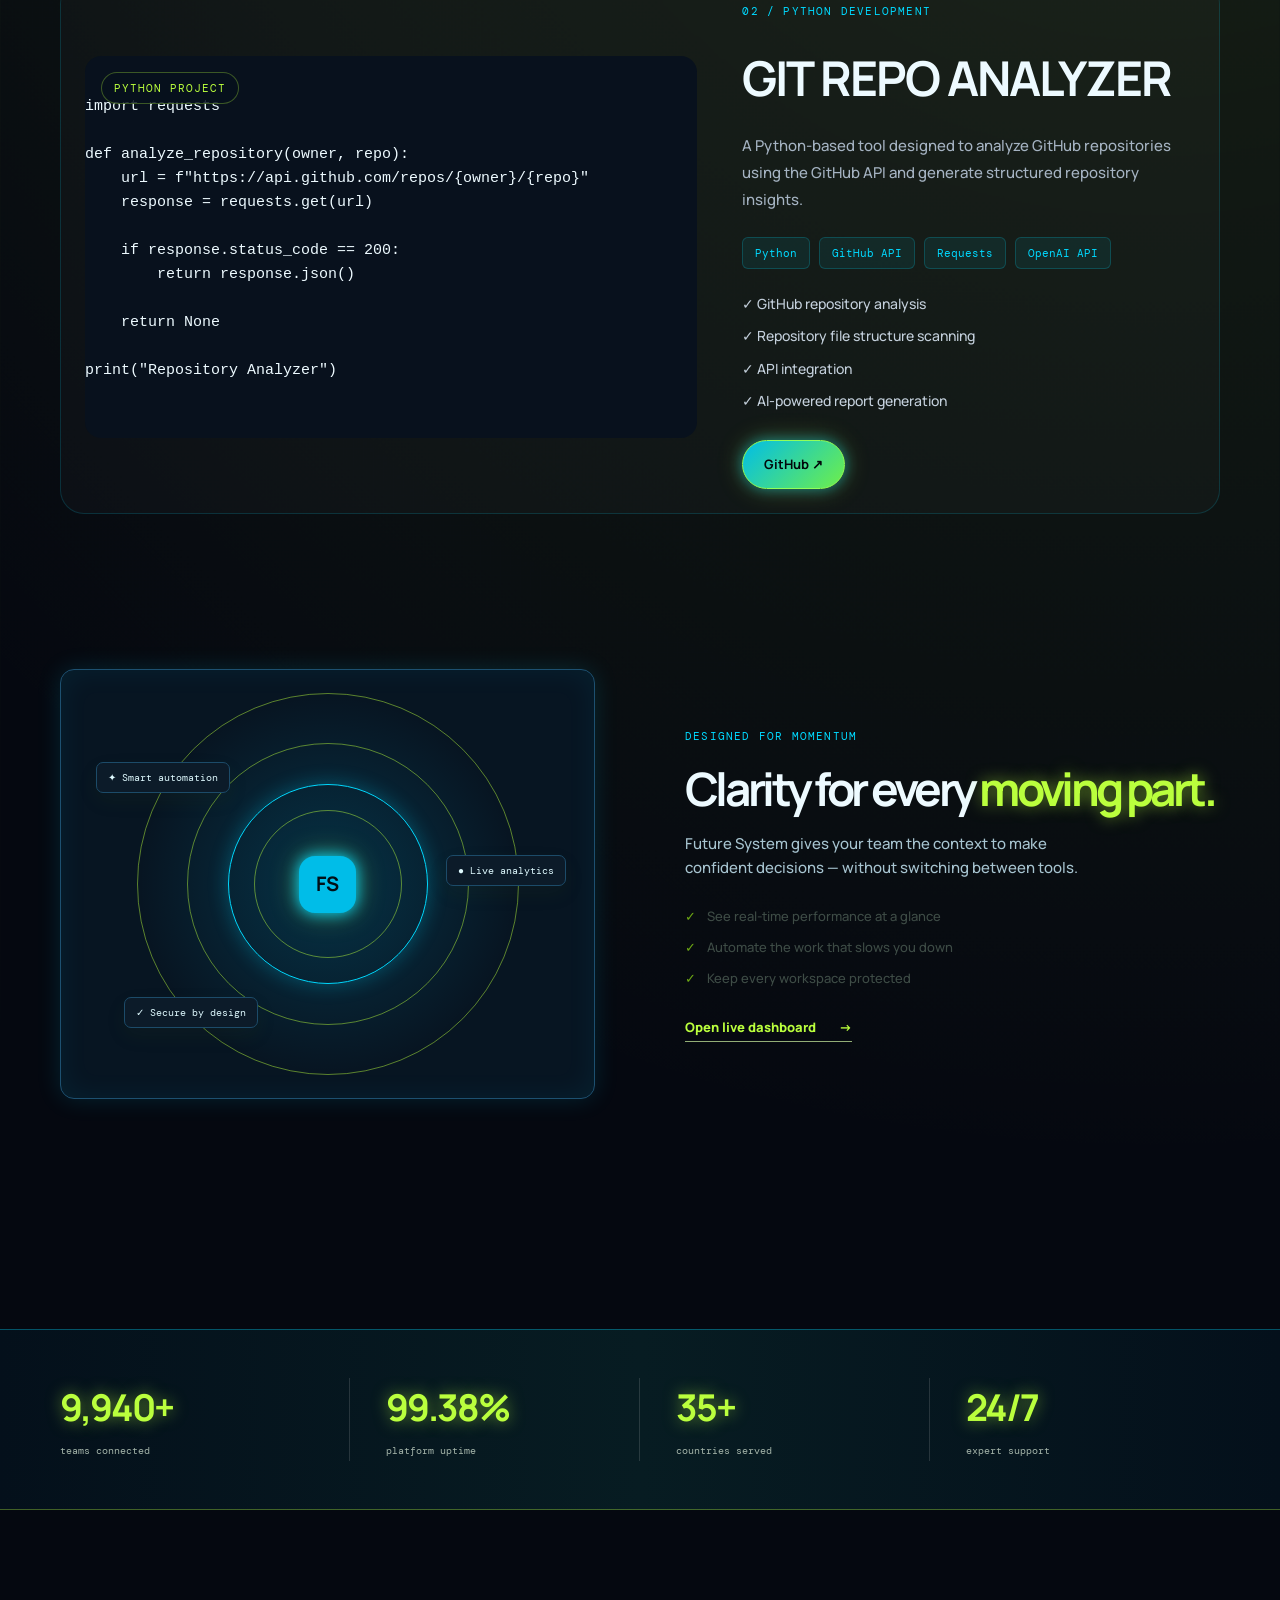
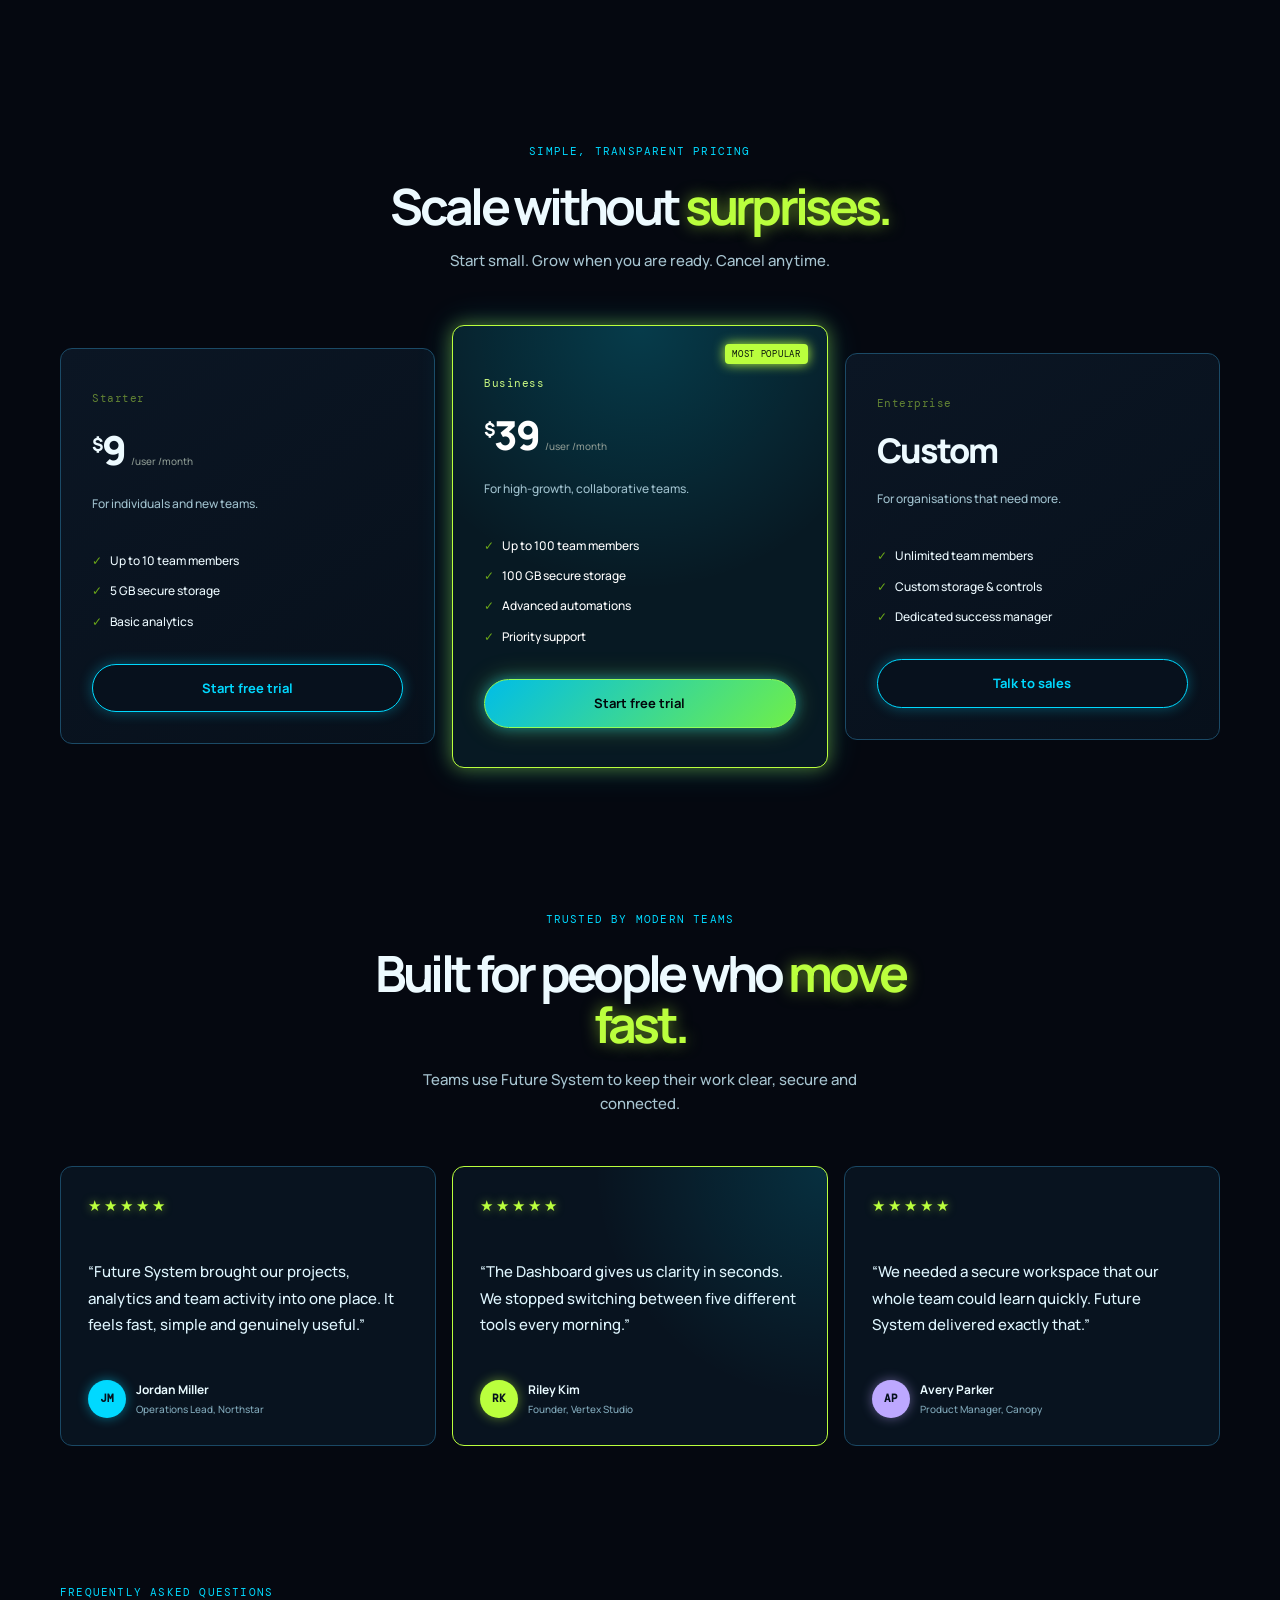
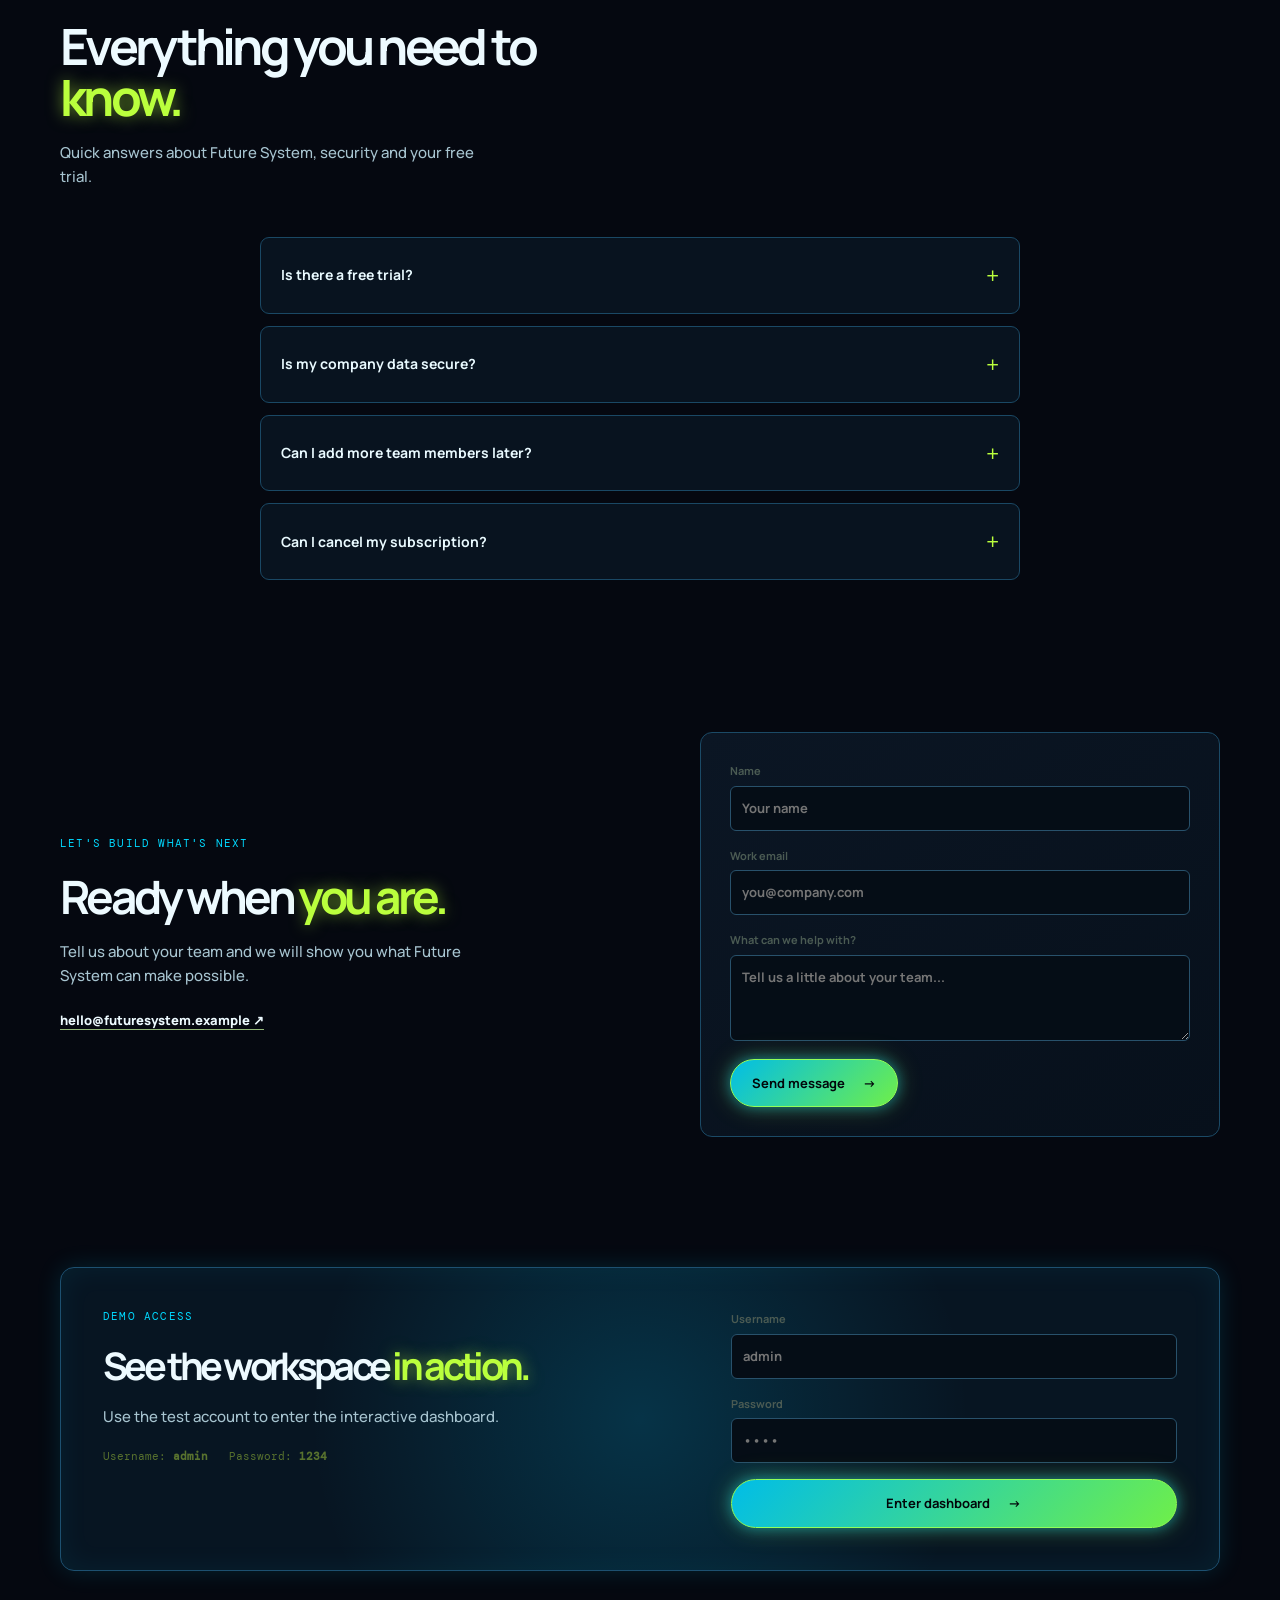
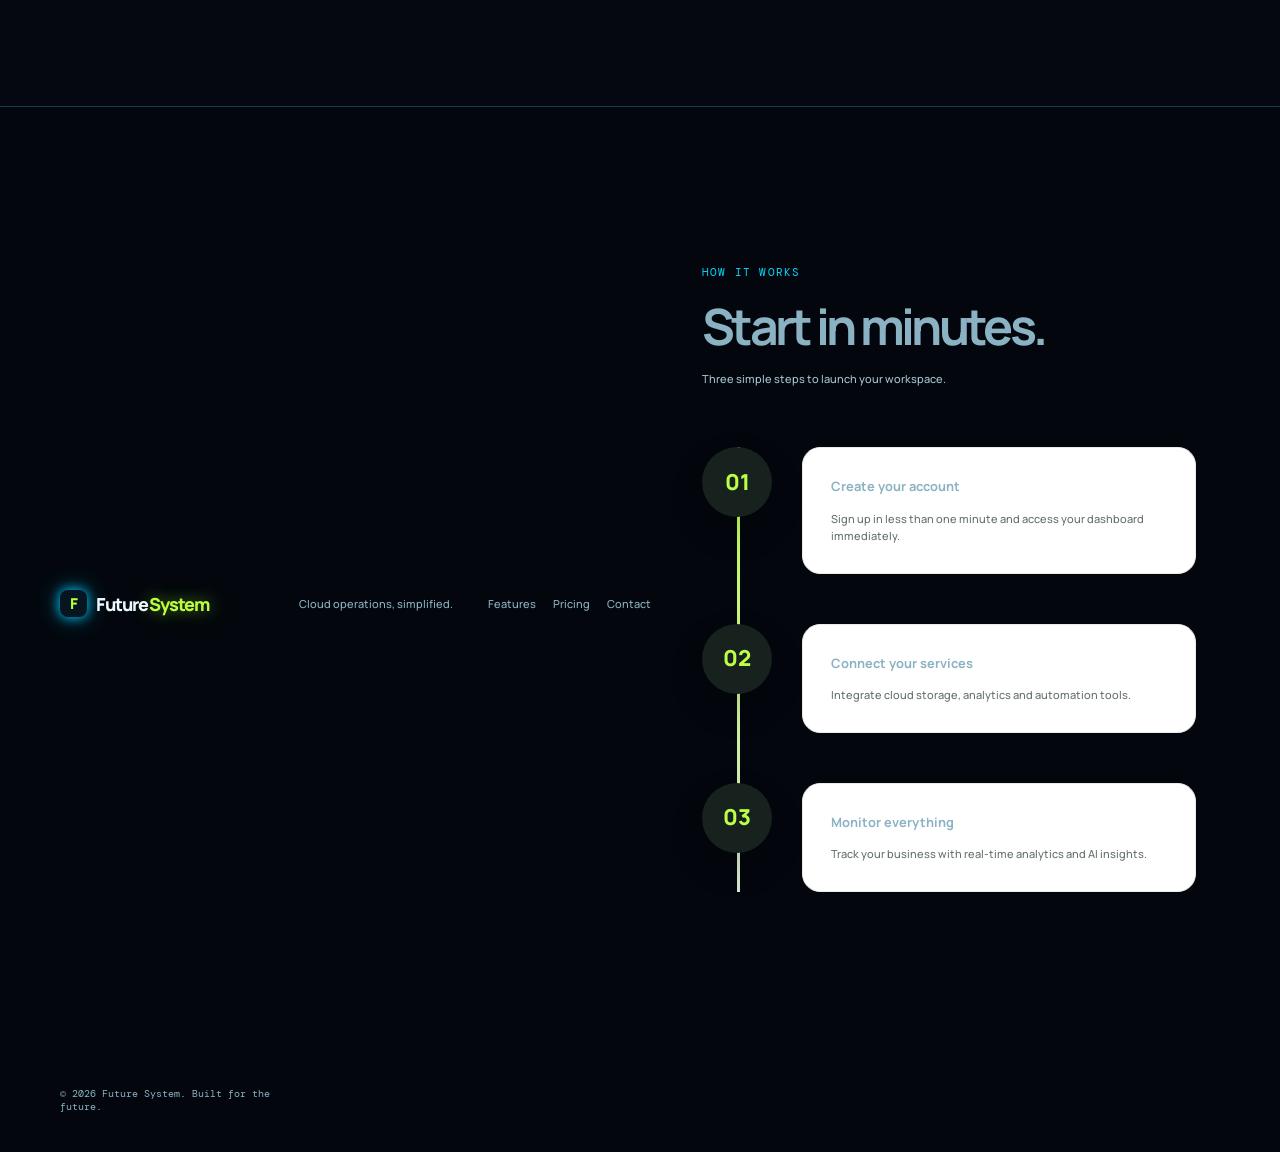
==== commit ef2c3e36: "Update index.html" ====
--- a/index.html
+++ b/index.html
@@ -394,6 +394,60 @@
       </div>
     </div>
   </article>
+  
+  <article class="project-card reveal">
+    <div class="project-image">
+      <div class="code-preview">
+        <span class="code-dot"></span>
+        <span class="code-dot"></span>
+        <span class="code-dot"></span>
+        <pre><code>
+import requests
+
+def analyze_repository(owner, repo):
+    url = f"https://api.github.com/repos/{owner}/{repo}"
+    response = requests.get(url)
+
+    if response.status_code == 200:
+        return response.json()
+
+    return None
+
+print("Repository Analyzer")
+        </code></pre>
+      </div>
+      <span class="project-label">PYTHON PROJECT</span>
+    </div>
+
+    <div class="project-content">
+      <p class="eyebrow">02 / PYTHON DEVELOPMENT</p>
+      <h3>GIT REPO ANALYZER</h3>
+
+      <p class="project-description">
+        A Python-based tool designed to analyze GitHub repositories
+        using the GitHub API and generate structured repository insights.
+      </p>
+
+      <div class="project-tech">
+        <span>Python</span>
+        <span>GitHub API</span>
+        <span>Requests</span>
+        <span>OpenAI API</span>
+      </div>
+
+      <div class="project-features">
+        <p>✓ GitHub repository analysis</p>
+        <p>✓ Repository file structure scanning</p>
+        <p>✓ API integration</p>
+        <p>✓ AI-powered report generation</p>
+      </div>
+
+      <div class="project-actions">
+        <a class="button" href="https://github.com/andriikanta7-ux/git-repo-analyzer" target="_blank" rel="noopener noreferrer">GitHub ↗</a>
+      </div>
+    </div>
+  </article>
+
 </section>
 
       <section class="solutions section-shell" id="solutions">
--- a/style.css
+++ b/style.css
@@ -3163,9 +3163,12 @@
 
 .project-image img {
     width: 100%;
-    height: 100%;
+    height: auto;
+    min-height: 200px;
     display: block;
-    object-fit: cover;
+    object-fit: contain;
+    opacity: 1;
+    visibility: visible;
     transition: transform 0.6s;
 }
 
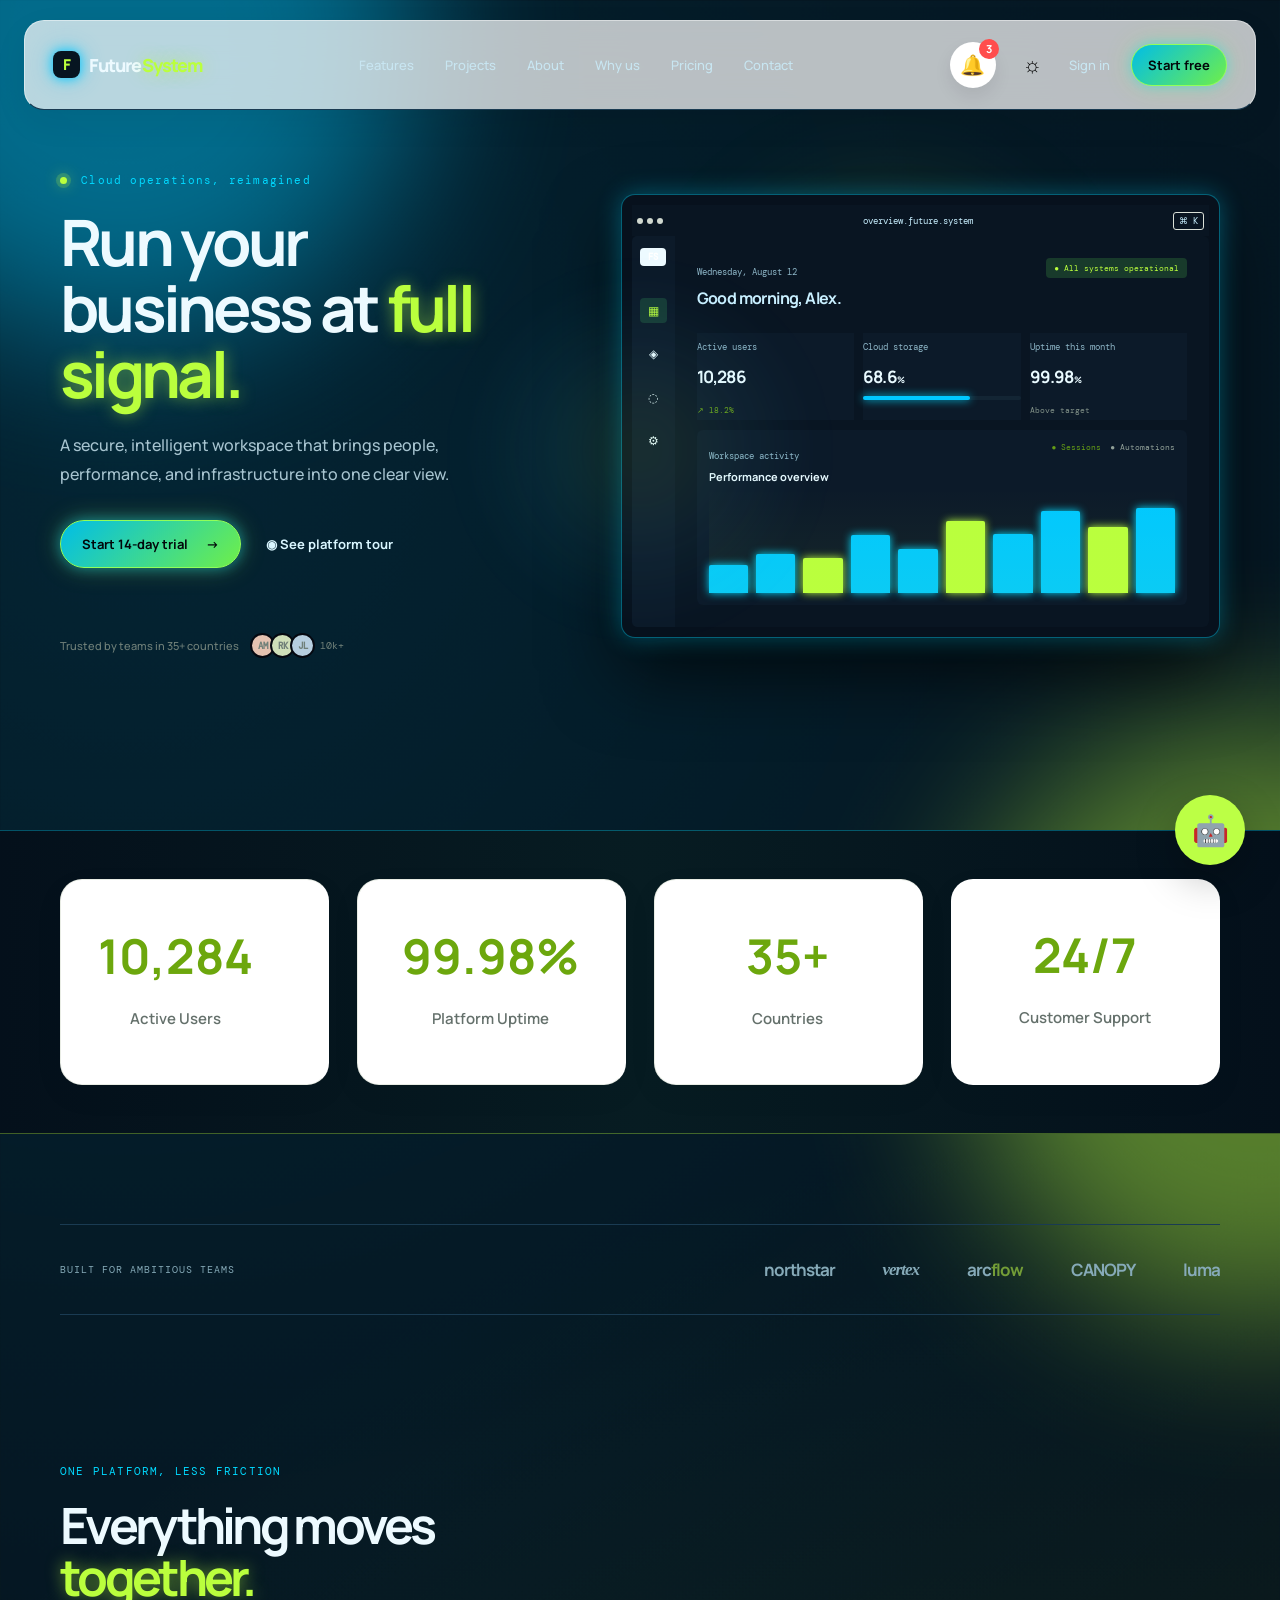
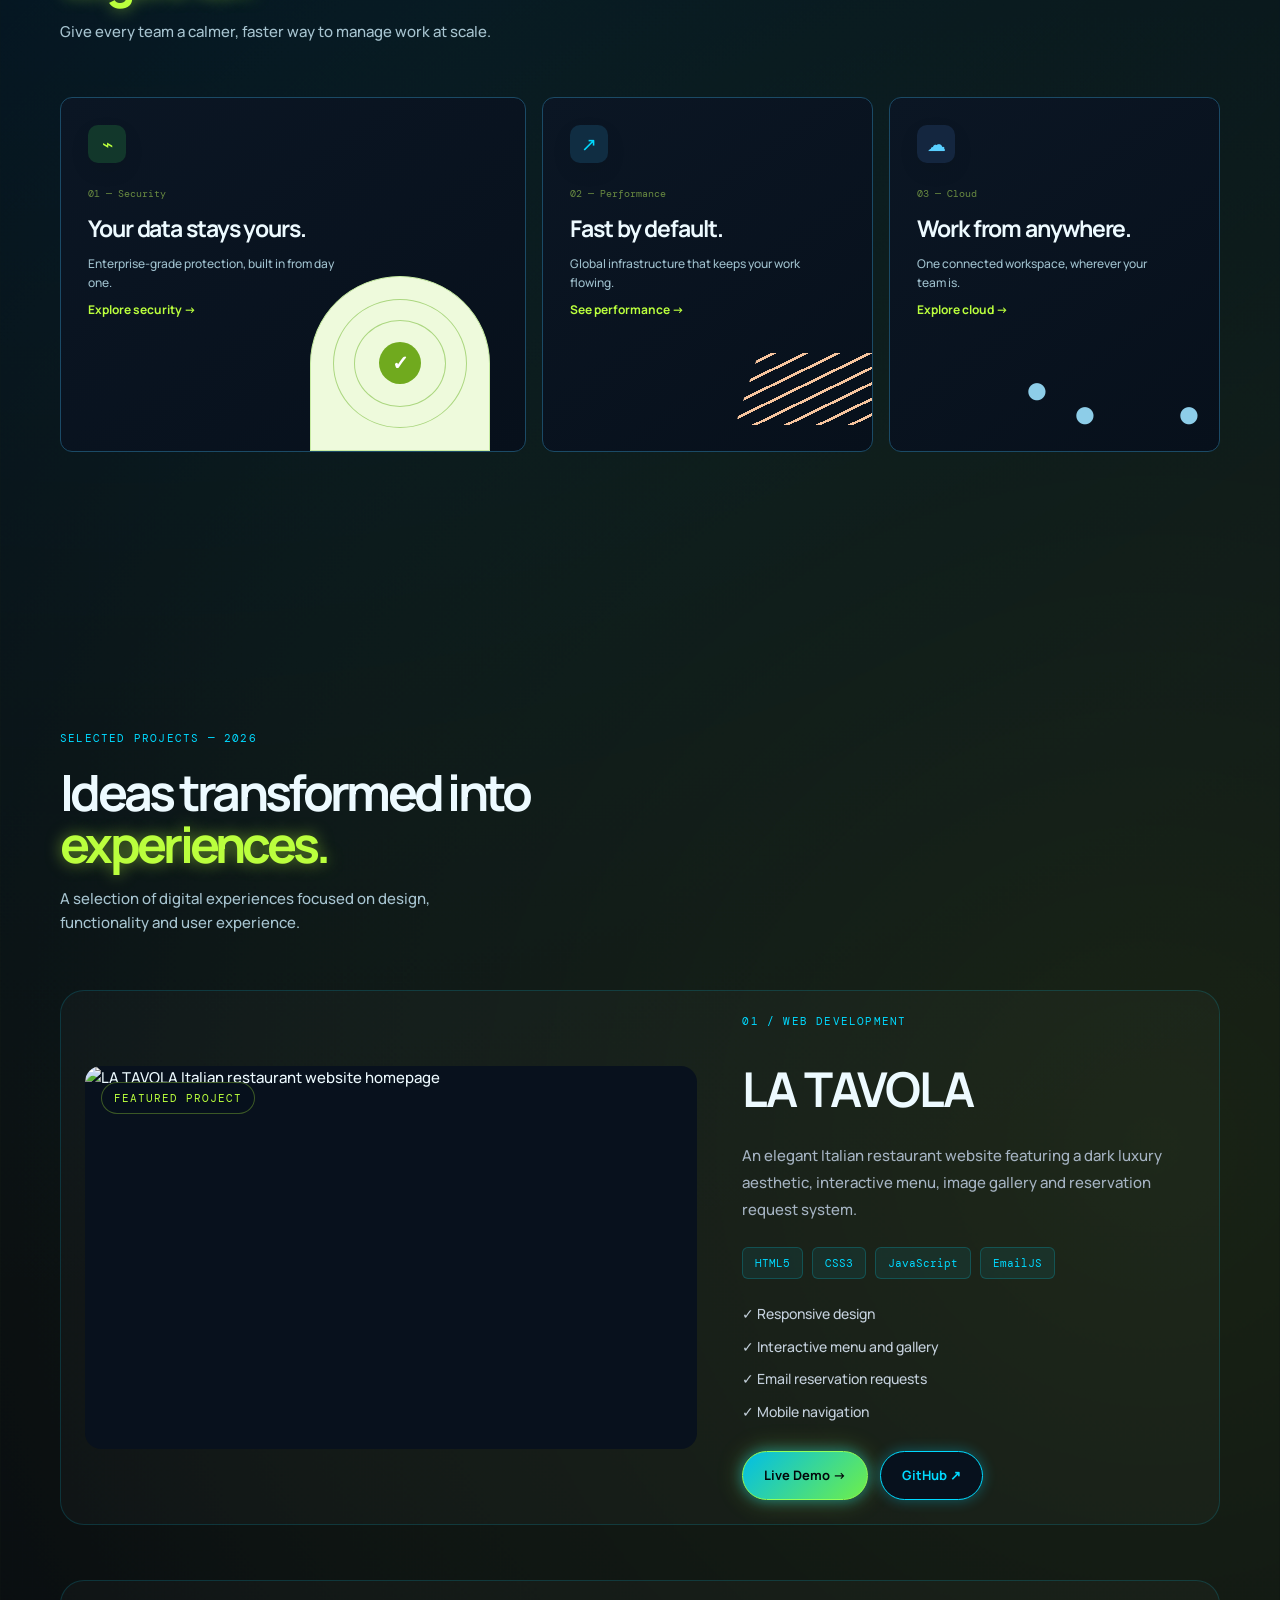
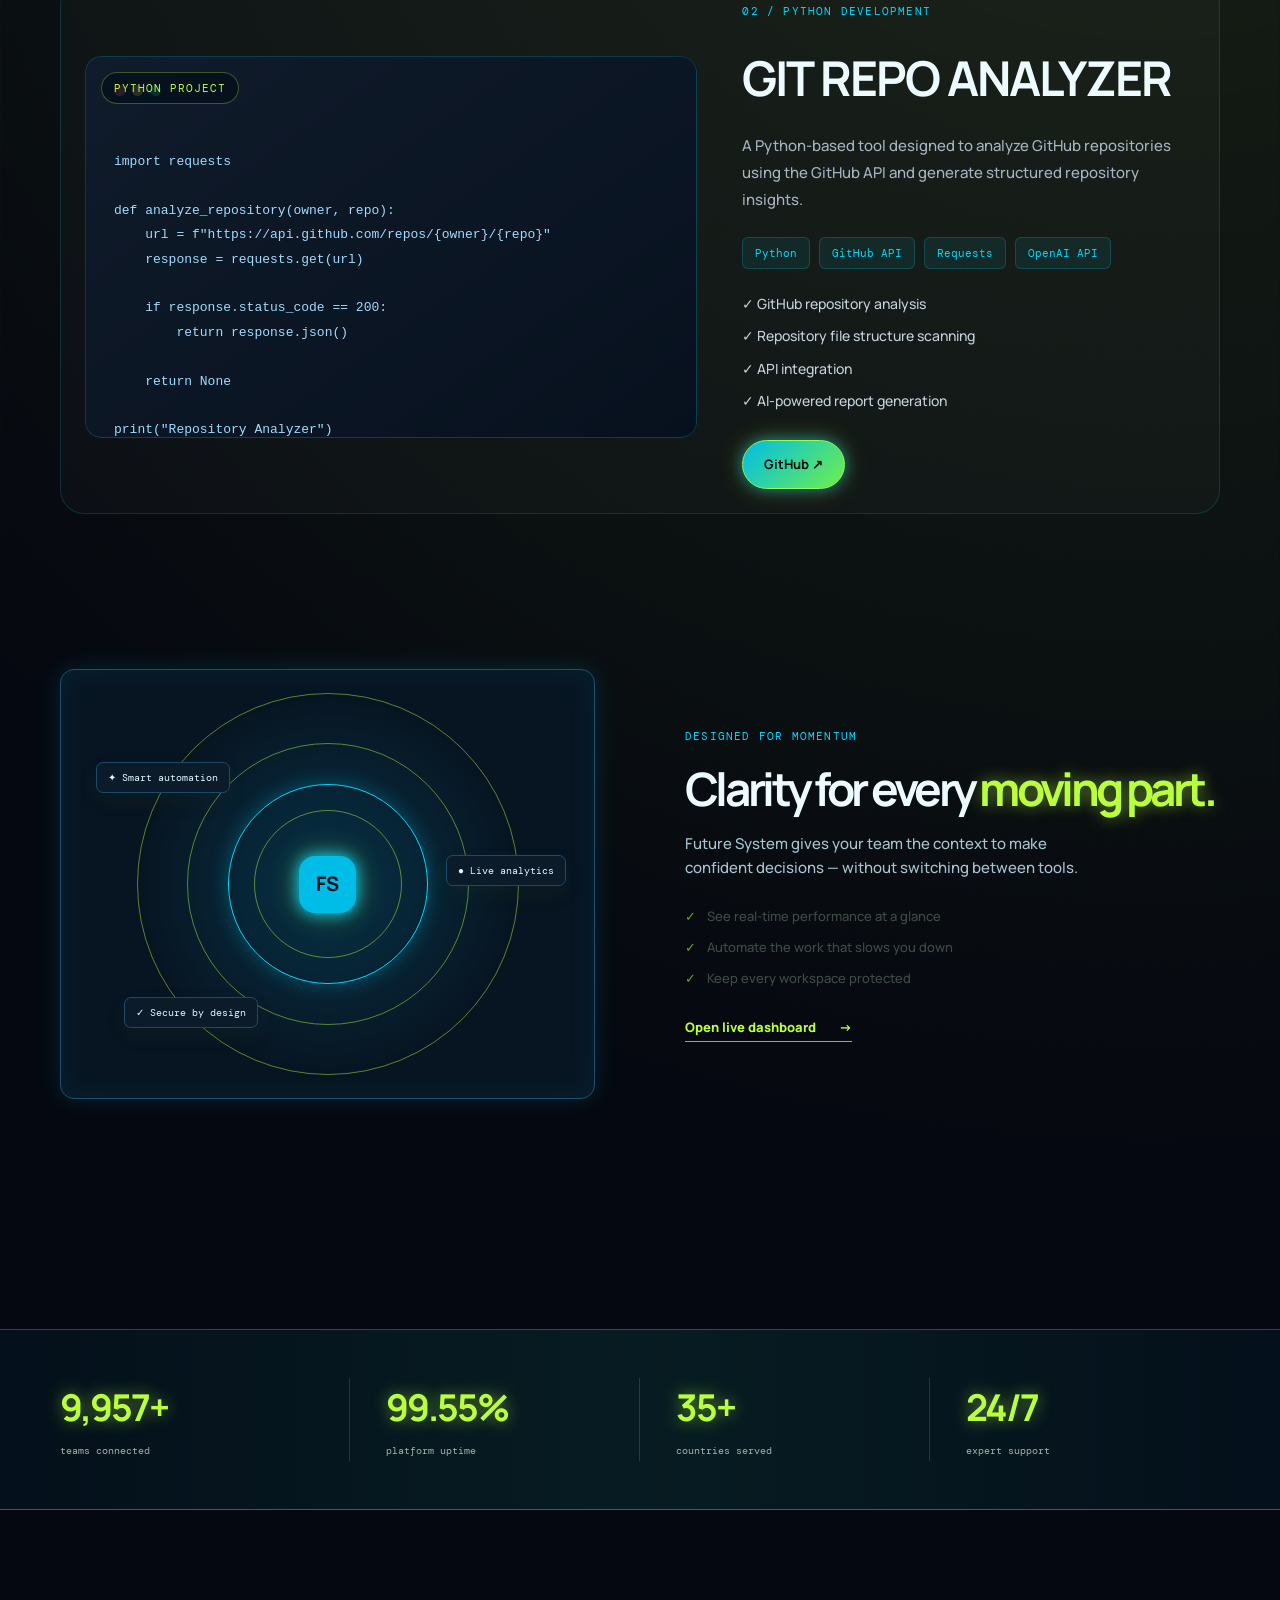
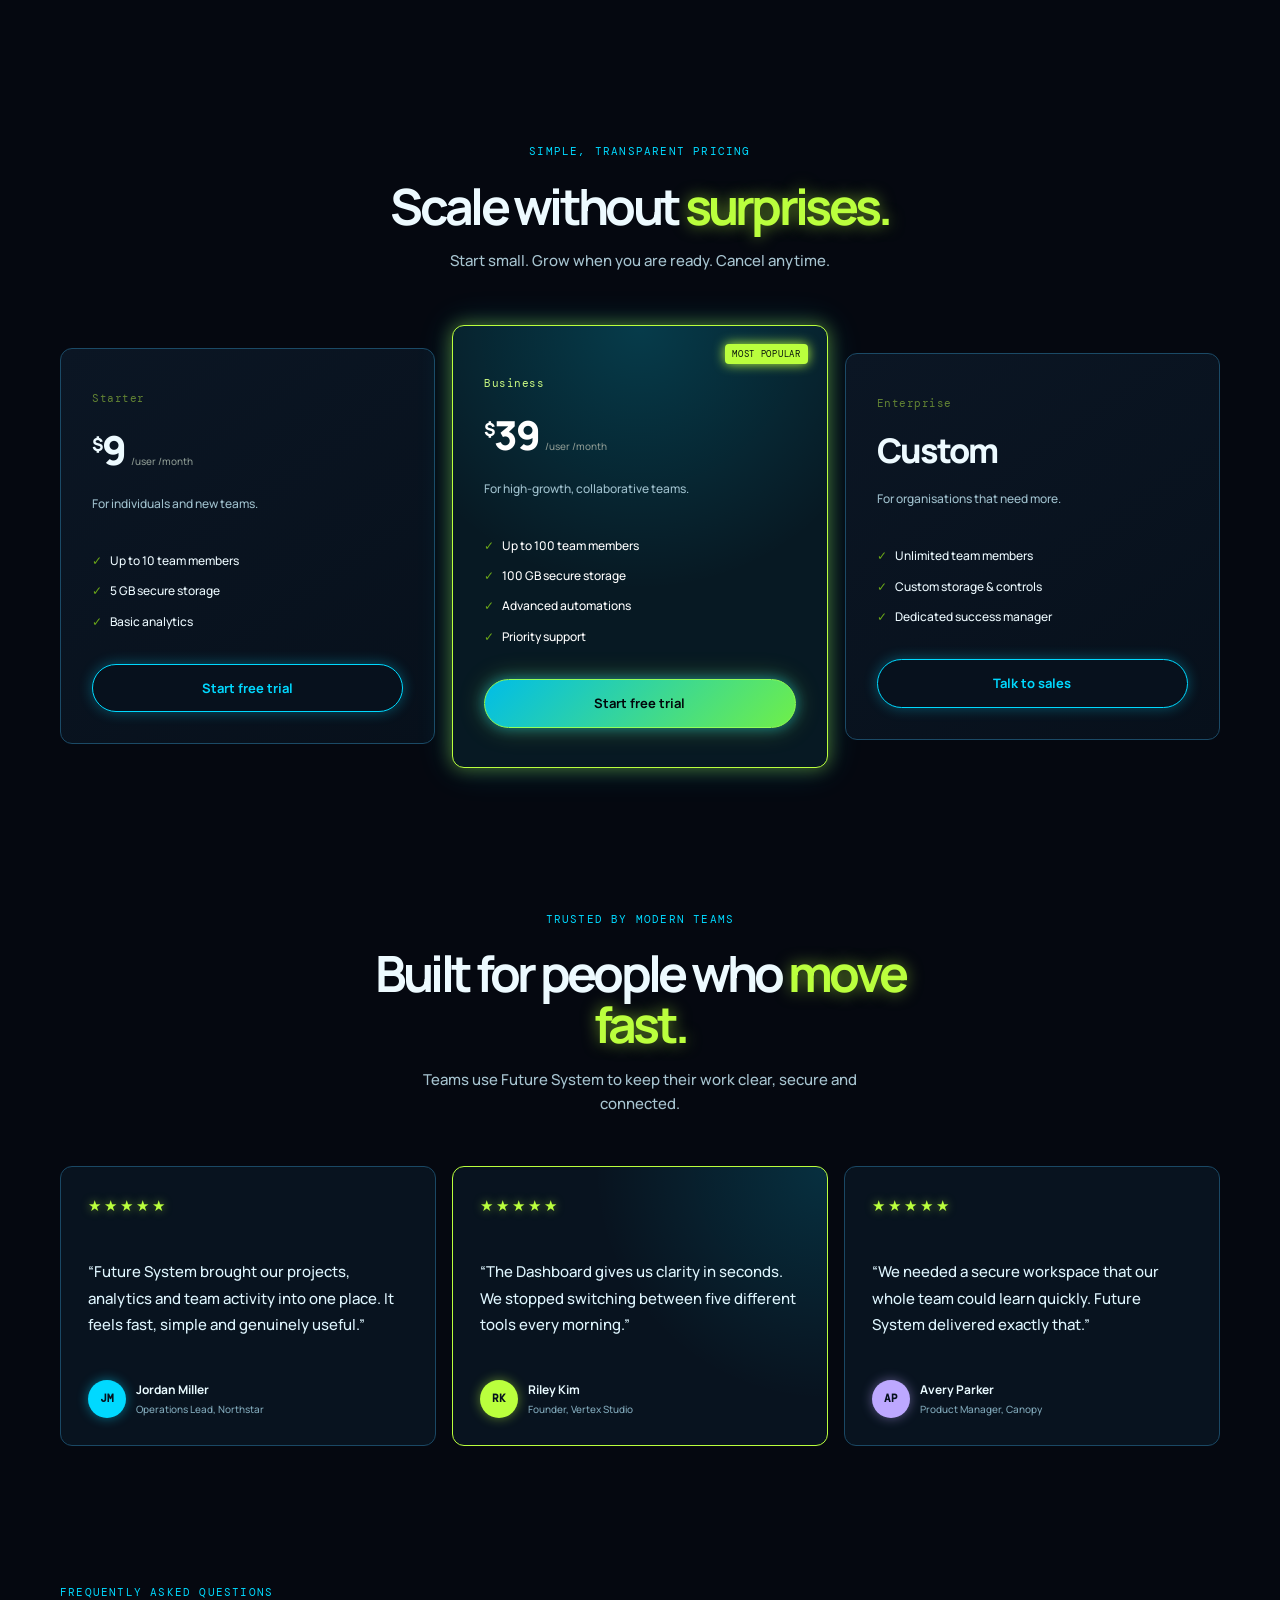
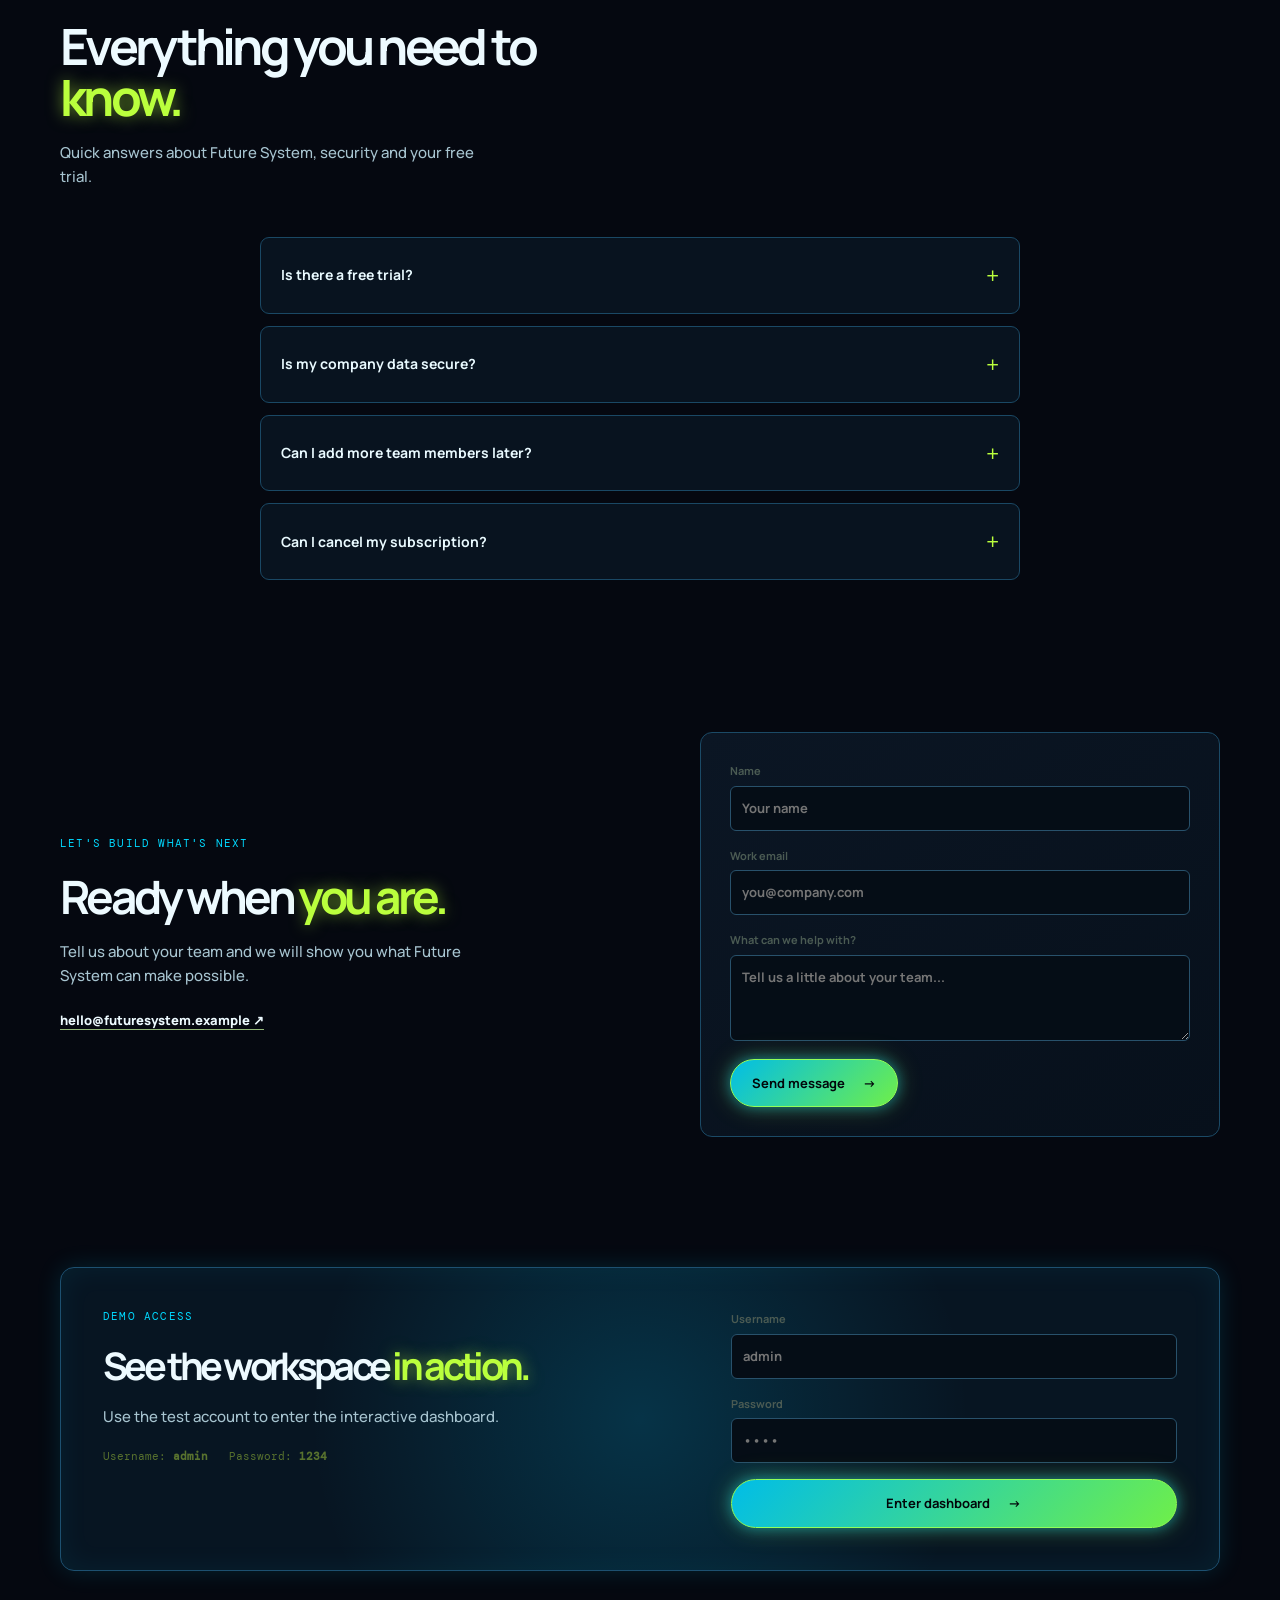
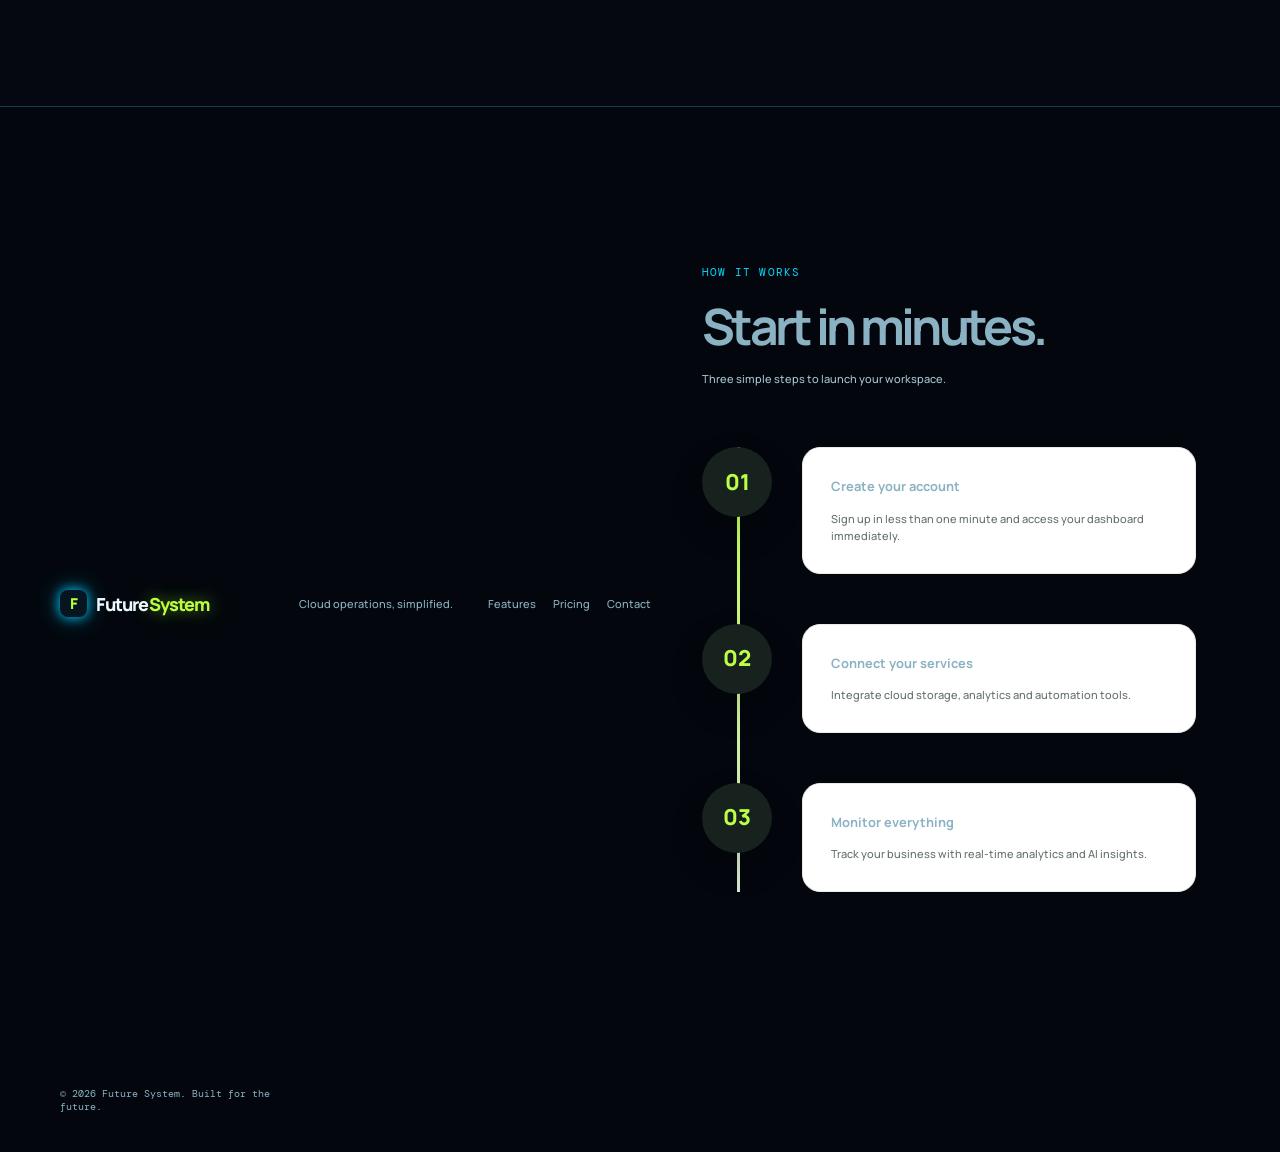
==== commit 80cd1b61: "Update index.html" ====
--- a/index.html
+++ b/index.html
@@ -44,6 +44,7 @@
       <nav class="main-nav">
   <a href="#features">Features</a>
   <a href="#portfolio">Projects</a>
+  <a href="#about">About</a>      
   <a href="#solutions">Why us</a>
   <a href="#pricing">Pricing</a>
   <a href="#contact">Contact</a>
@@ -89,6 +90,7 @@
     <div class="mobile-nav">
   <a href="#features">Features</a>
   <a href="#portfolio">Projects</a>
+  <a href="#about">About</a>    
   <a href="#solutions">Why us</a>
   <a href="#pricing">Pricing</a>
   <a href="#contact">Contact</a>
--- a/style.css
+++ b/style.css
@@ -3265,3 +3265,65 @@
         text-align: center;
     }
 }
+
+
+
+/* =========================
+   GIT REPO ANALYZER PREVIEW
+========================= */
+
+.code-preview {
+    width: 100%;
+    height: 100%;
+    min-height: 260px;
+    padding: 28px;
+    box-sizing: border-box;
+    overflow: hidden;
+    background: linear-gradient(145deg, #101b2b, #07111e);
+    border: 1px solid rgba(0, 217, 255, 0.2);
+    border-radius: 16px;
+    display: flex;
+    flex-wrap: wrap;
+    align-content: flex-start;
+    gap: 7px;
+}
+
+.code-dot {
+    width: 11px;
+    height: 11px;
+    border-radius: 50%;
+    background: #ff6b6b;
+}
+
+.code-dot:nth-child(2) {
+    background: #ffd166;
+}
+
+.code-dot:nth-child(3) {
+    background: #06d6a0;
+}
+
+.code-preview pre {
+    width: 100%;
+    margin: 22px 0 0;
+    overflow-x: auto;
+    color: #baff3d;
+    font: 13px/1.8 "DM Mono", monospace;
+    white-space: pre;
+}
+
+.code-preview code {
+    color: #9edcff;
+}
+
+@media (max-width: 480px) {
+    .code-preview {
+        min-height: 220px;
+        padding: 18px;
+    }
+
+    .code-preview pre {
+        font-size: 11px;
+    }
+}
+
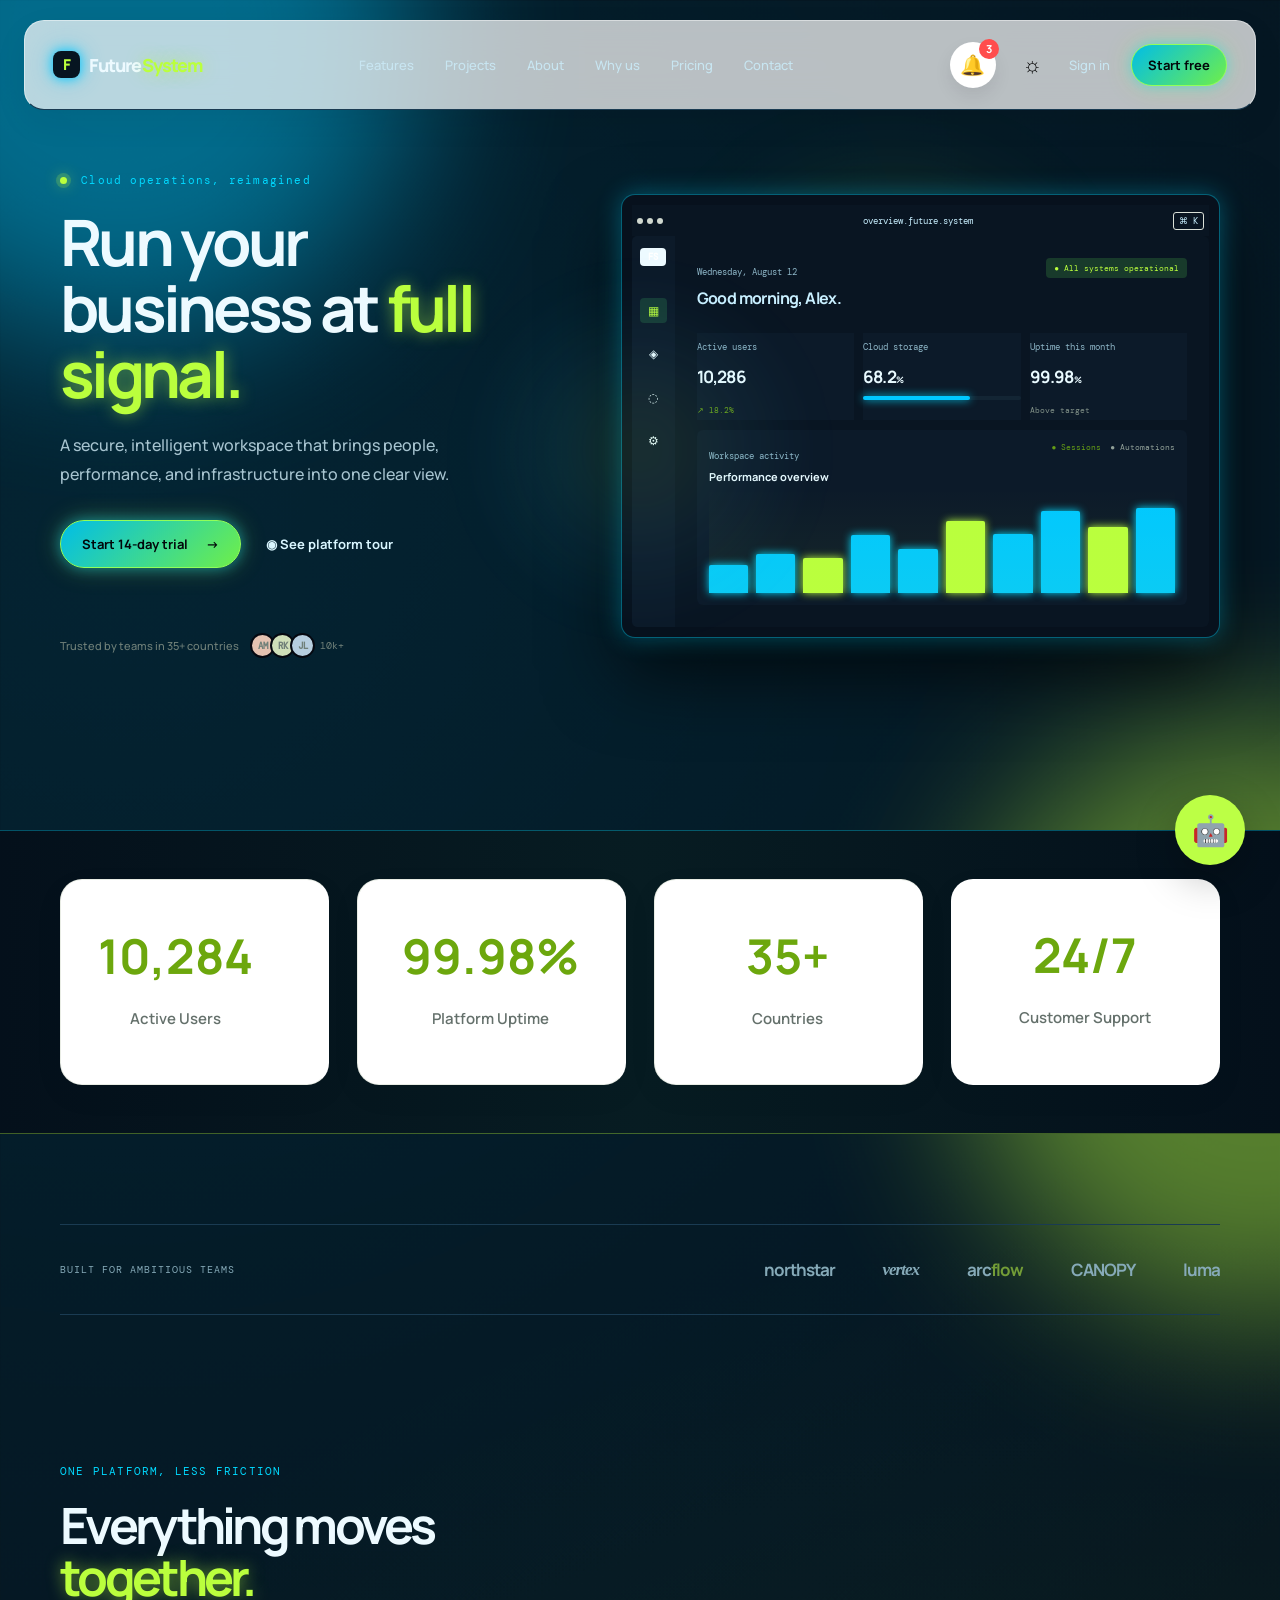
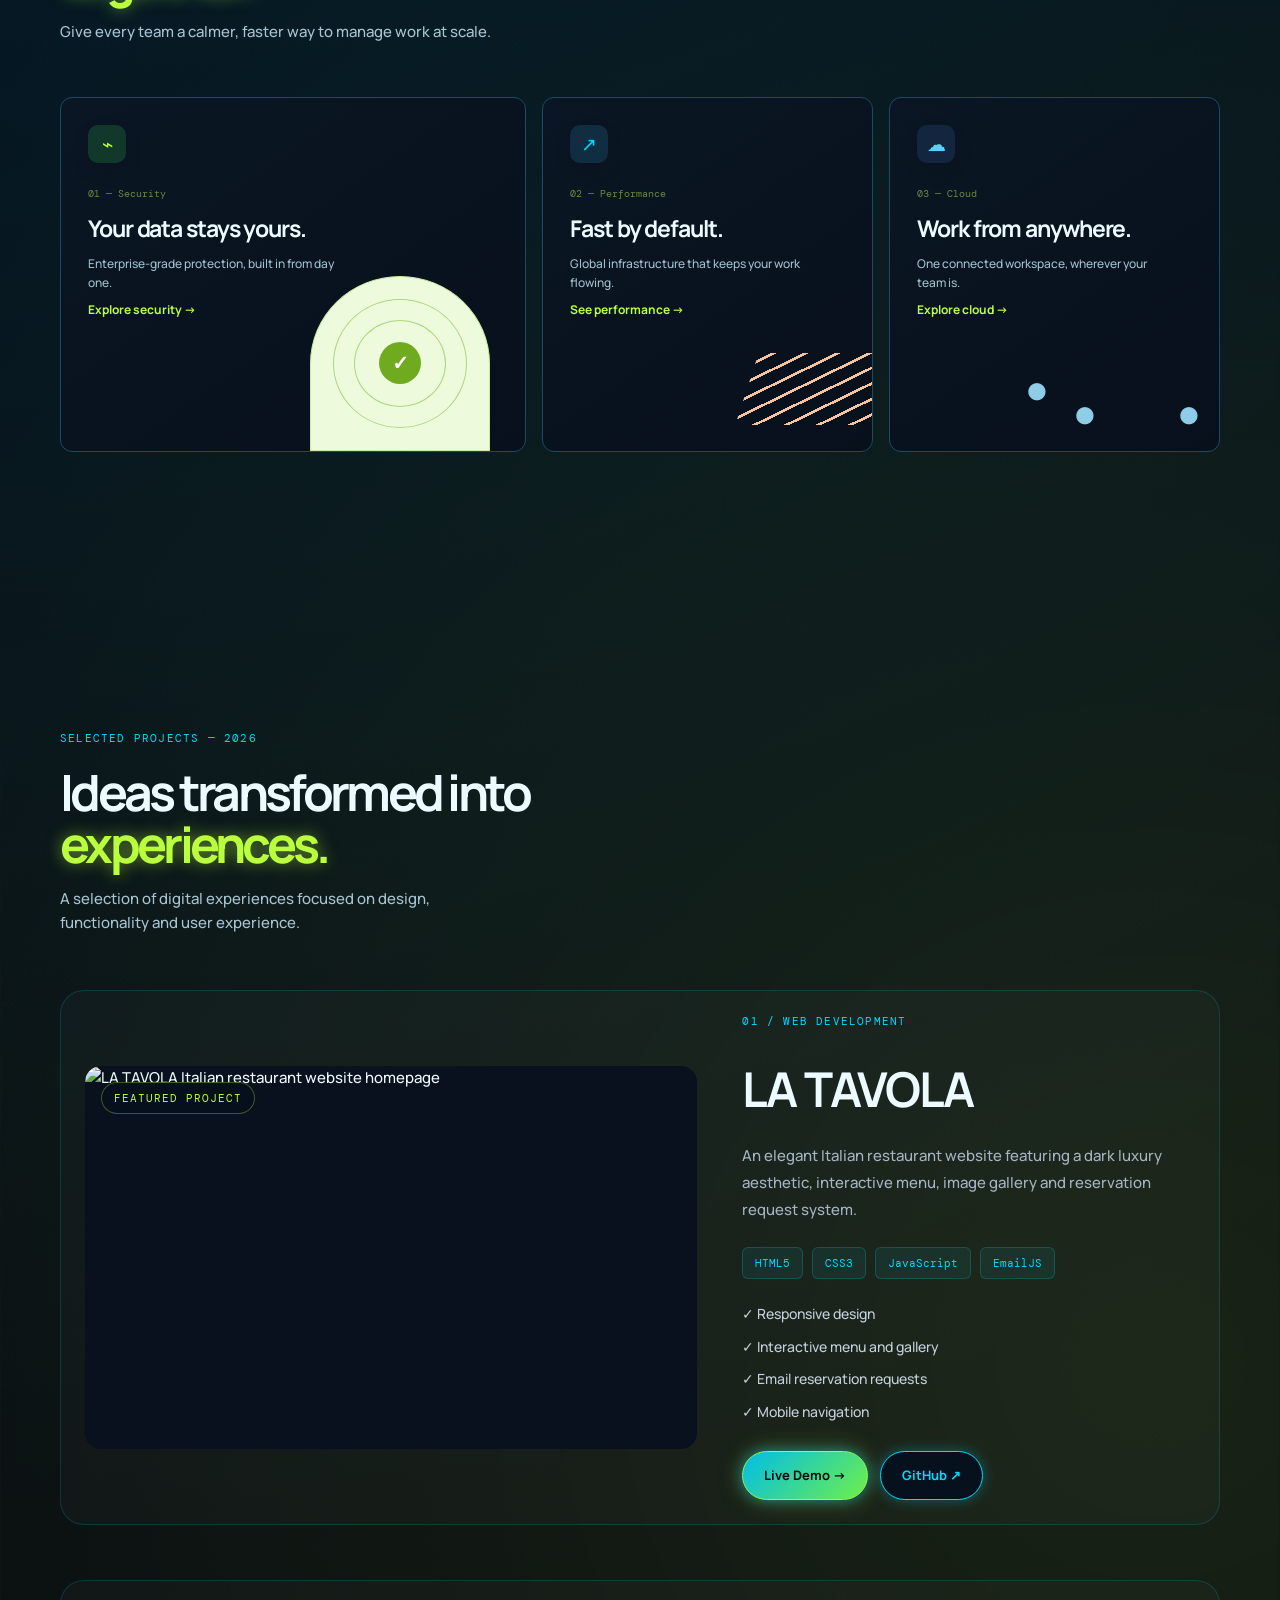
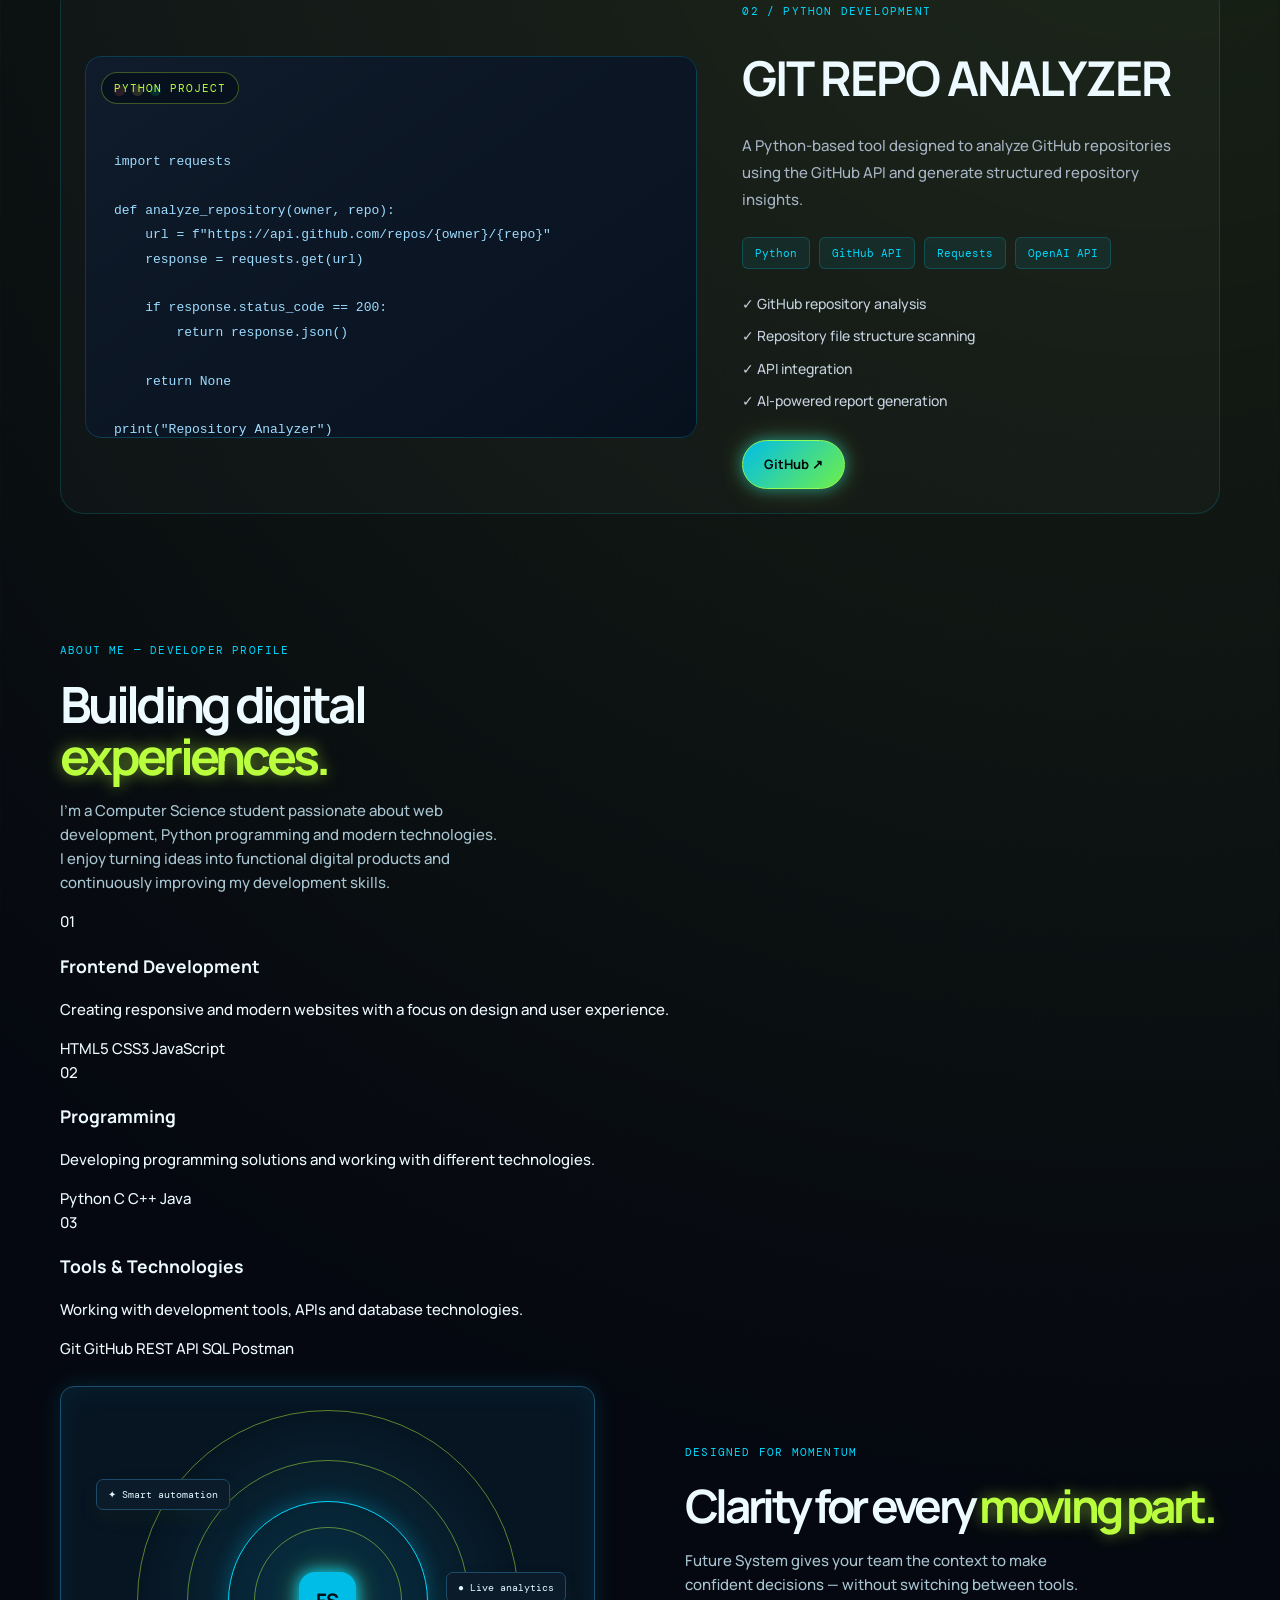
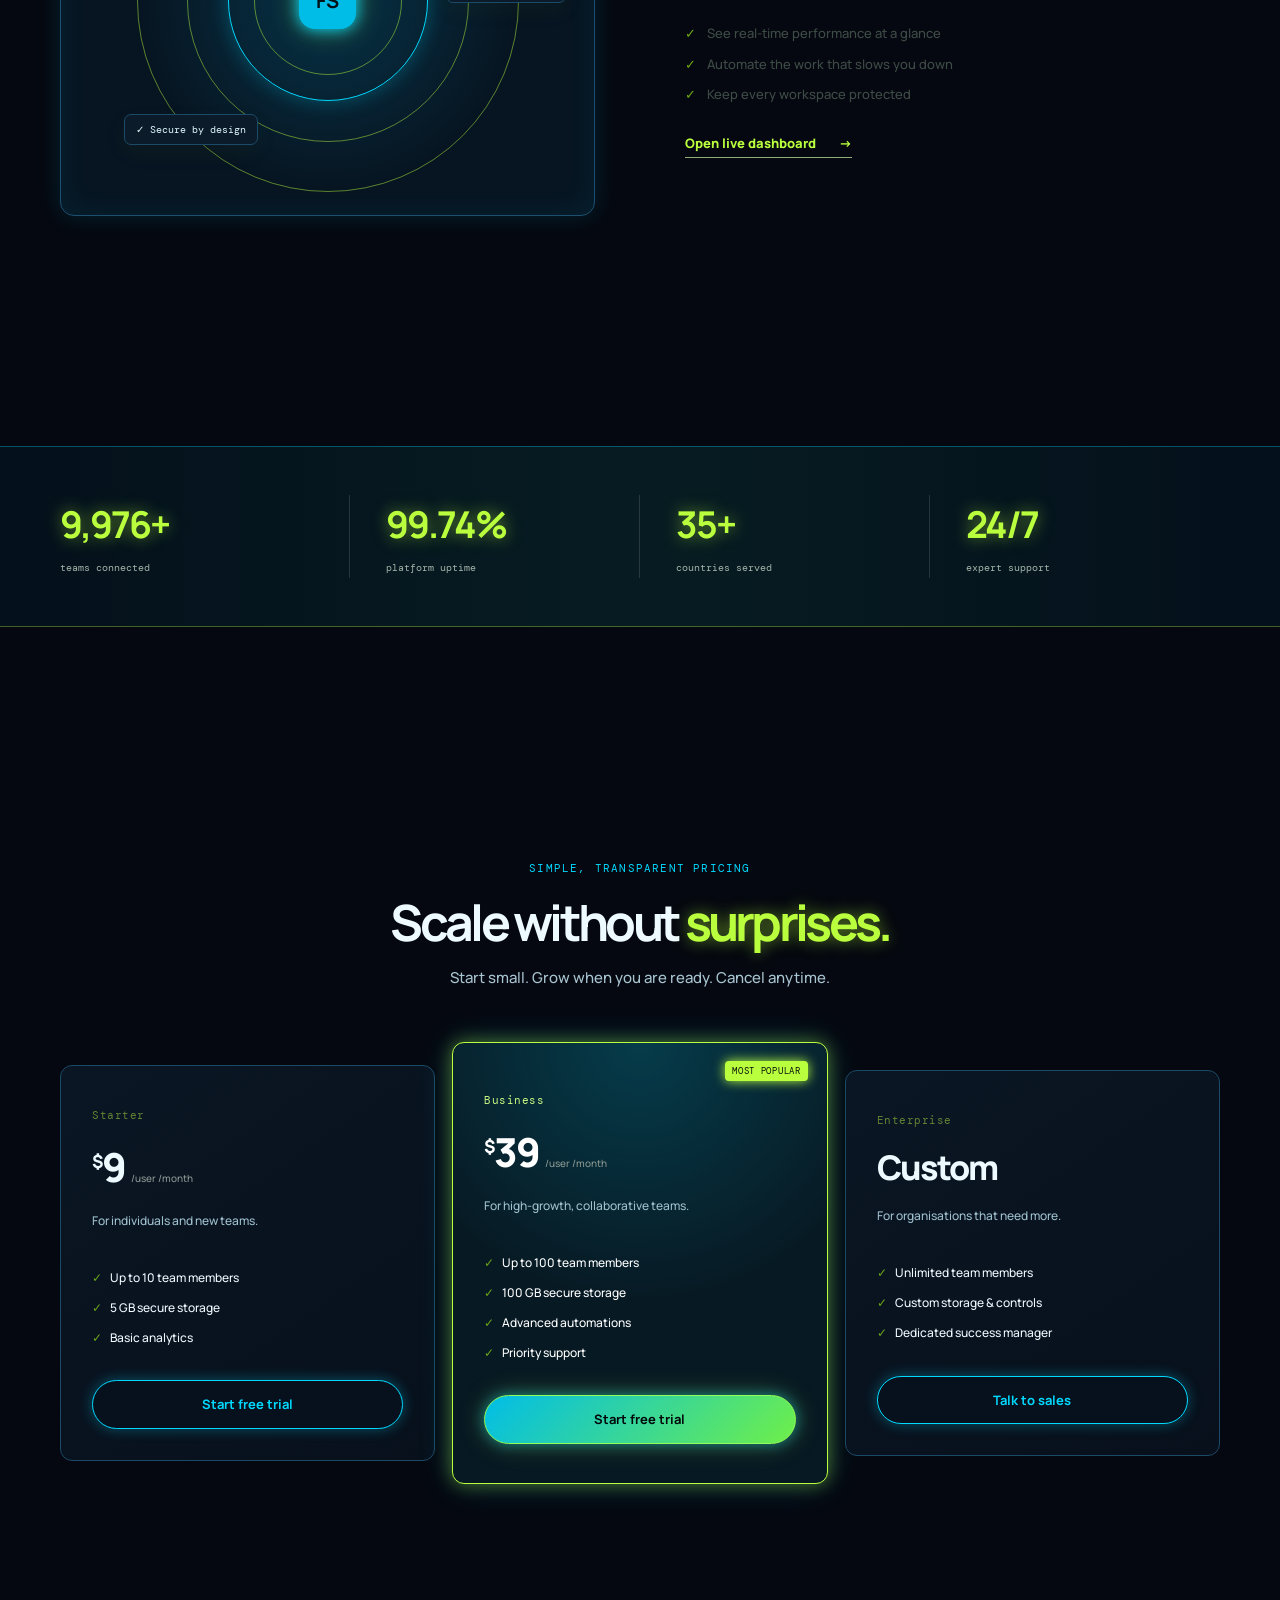
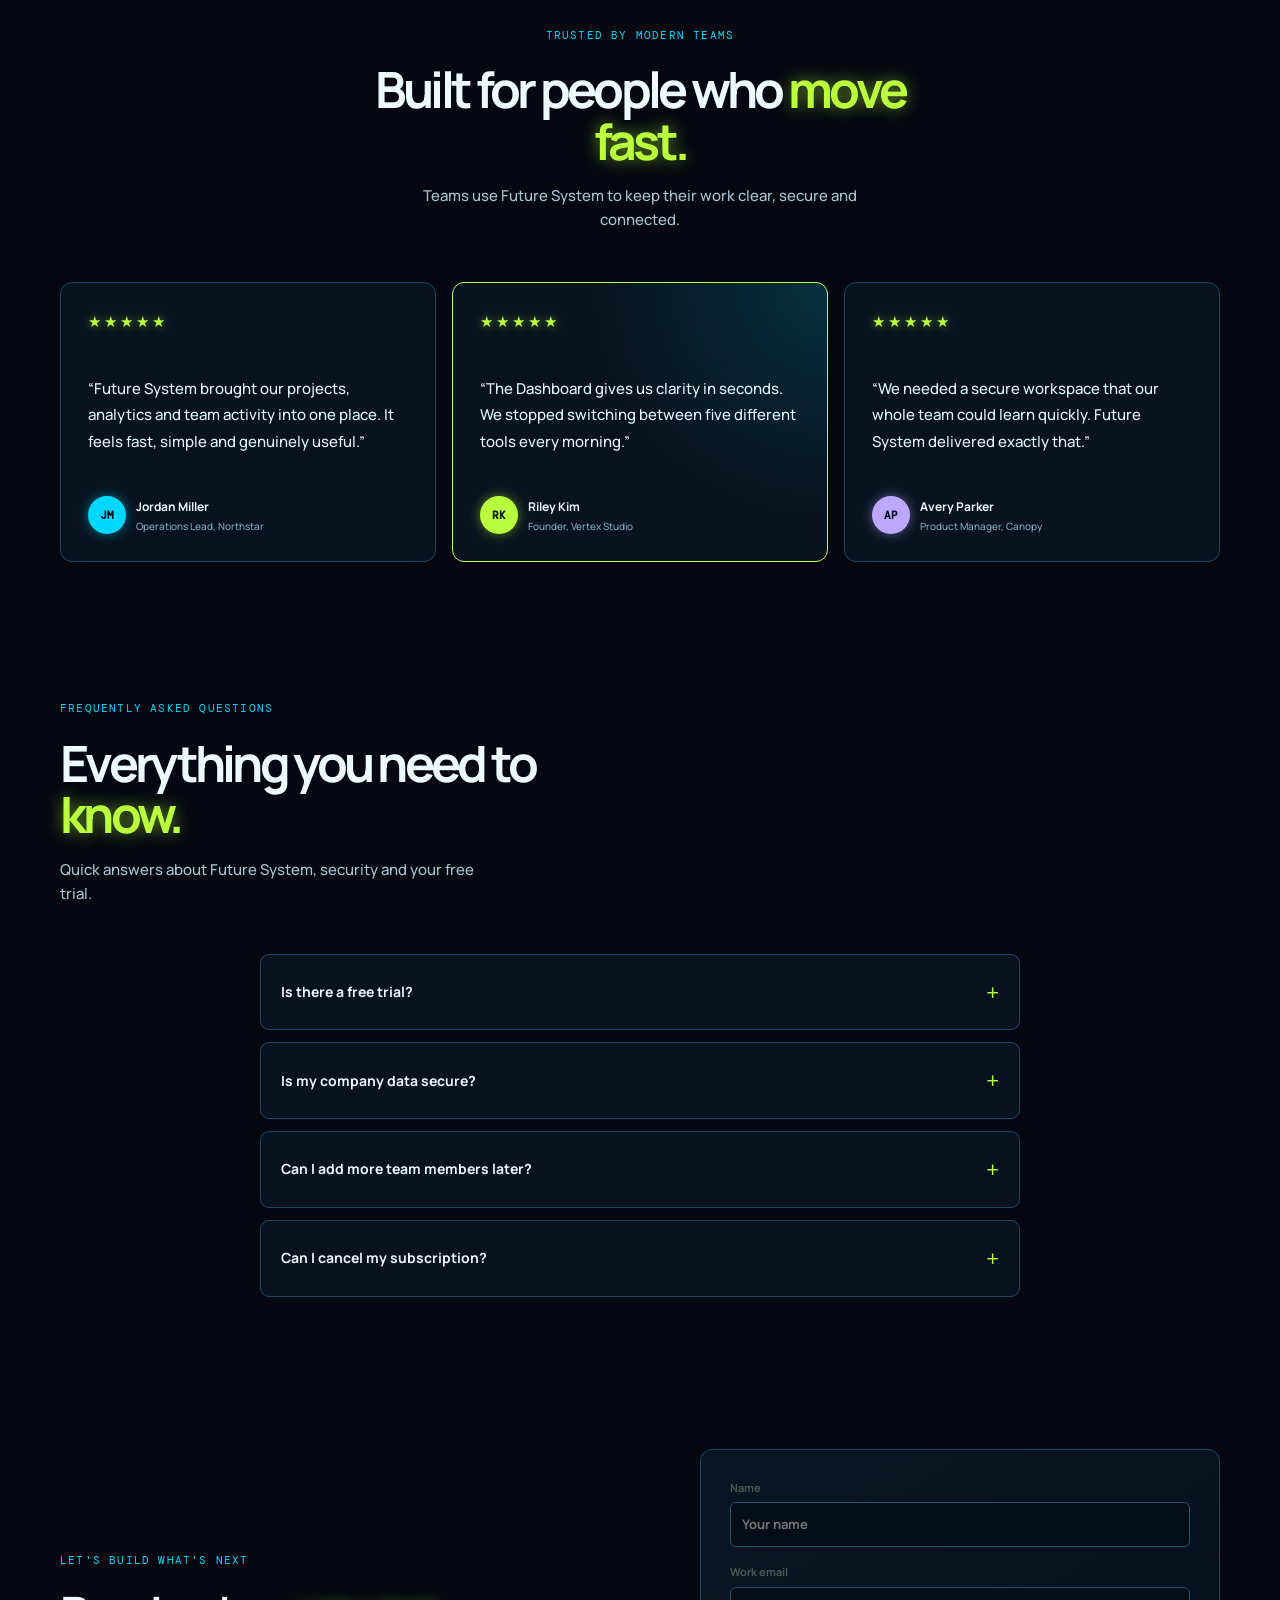
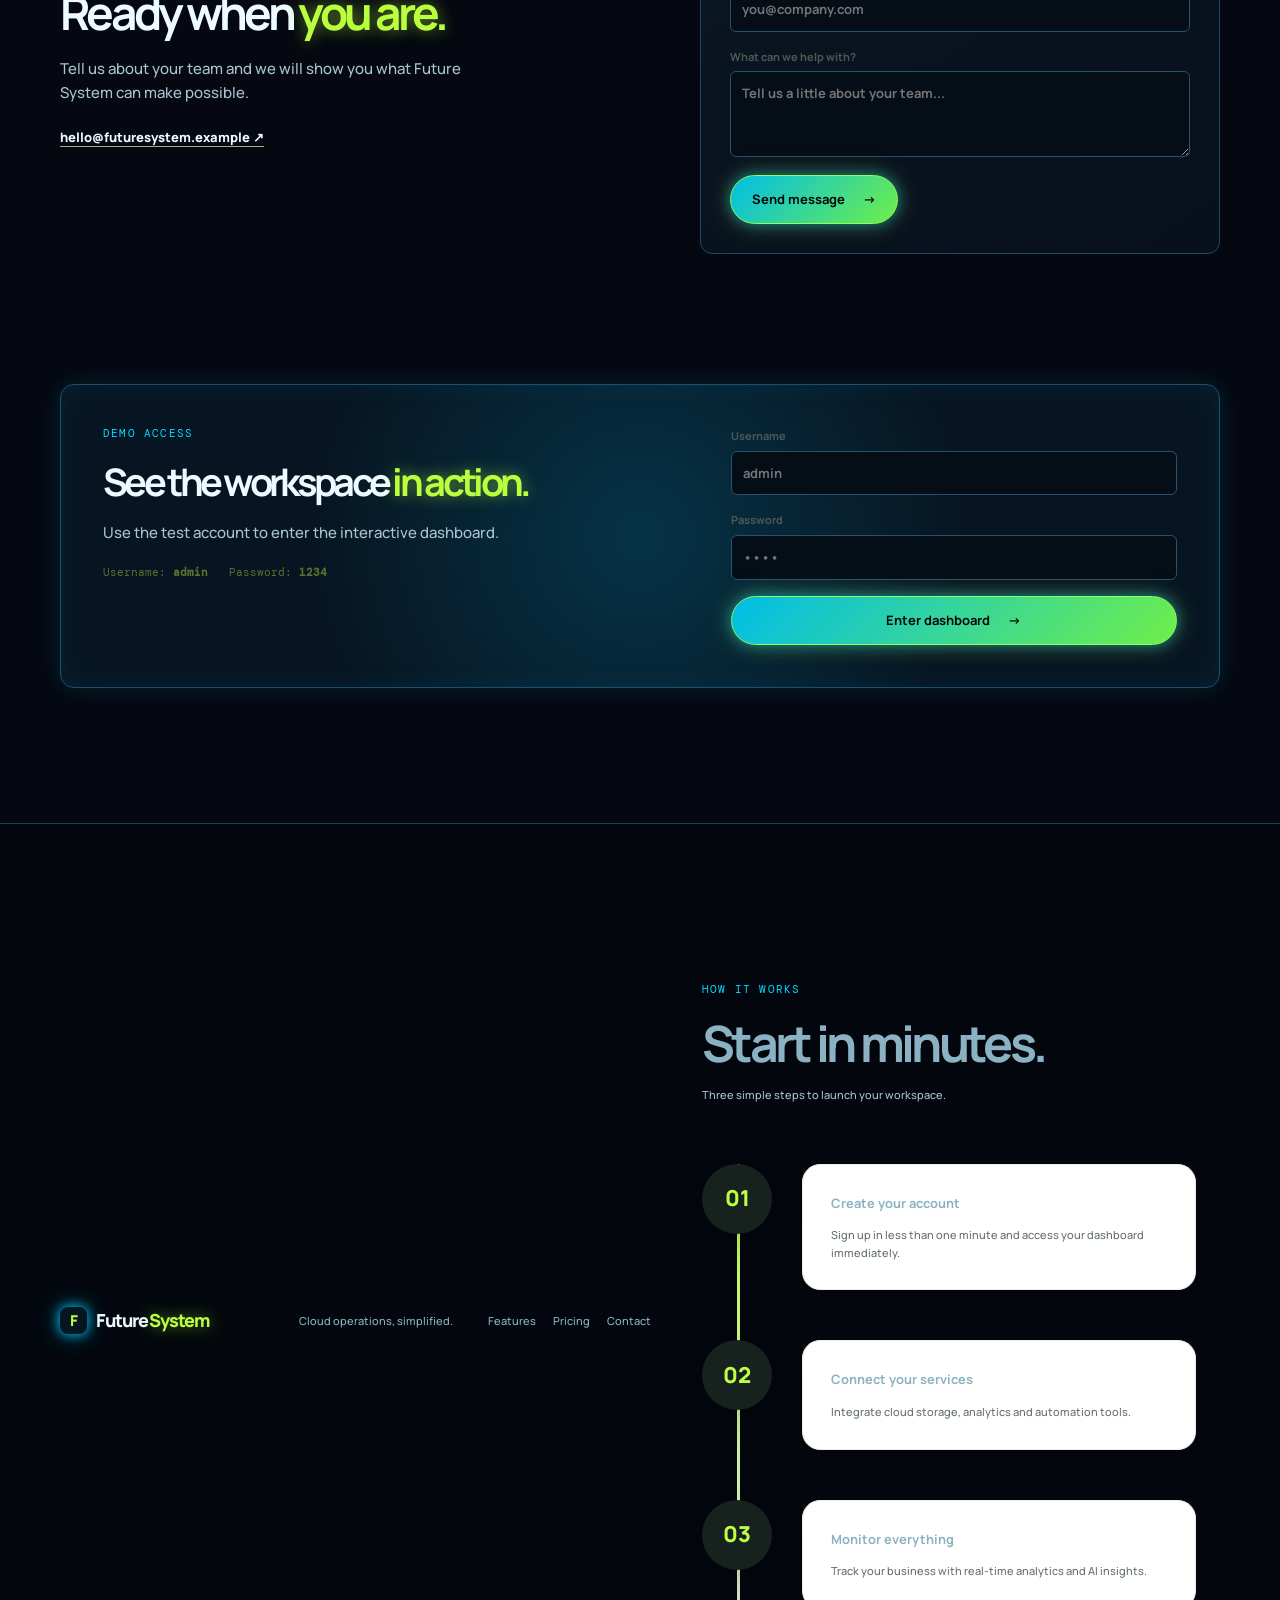
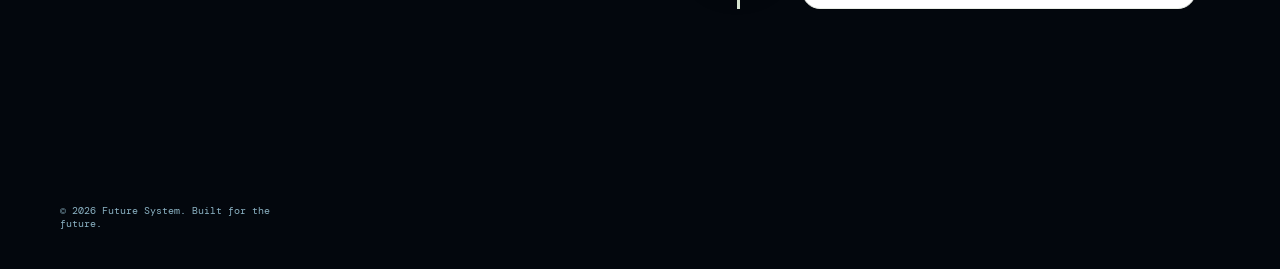
==== commit ae8eb951: "Update index.html" ====
--- a/index.html
+++ b/index.html
@@ -449,8 +449,61 @@
       </div>
     </div>
   </article>
-
+  
 </section>
+
+      
+<section class="about-section section-shell" id="about">
+    <div class="section-intro reveal">
+        <p class="eyebrow">ABOUT ME — DEVELOPER PROFILE</p>
+        <h2>Building digital <em>experiences.</em></h2>
+        <p>
+            I'm a Computer Science student passionate about web development,
+            Python programming and modern technologies.
+            I enjoy turning ideas into functional digital products
+            and continuously improving my development skills.
+        </p>
+    </div>
+
+    <div class="about-grid">
+        <div class="about-card reveal">
+            <span class="about-number">01</span>
+            <h3>Frontend Development</h3>
+            <p>Creating responsive and modern websites with a focus on design and user experience.</p>
+            <div class="about-tags">
+                <span>HTML5</span>
+                <span>CSS3</span>
+                <span>JavaScript</span>
+            </div>
+        </div>
+
+        <div class="about-card reveal">
+            <span class="about-number">02</span>
+            <h3>Programming</h3>
+            <p>Developing programming solutions and working with different technologies.</p>
+            <div class="about-tags">
+                <span>Python</span>
+                <span>C</span>
+                <span>C++</span>
+                <span>Java</span>
+            </div>
+        </div>
+
+        <div class="about-card reveal">
+            <span class="about-number">03</span>
+            <h3>Tools & Technologies</h3>
+            <p>Working with development tools, APIs and database technologies.</p>
+            <div class="about-tags">
+                <span>Git</span>
+                <span>GitHub</span>
+                <span>REST API</span>
+                <span>SQL</span>
+                <span>Postman</span>
+            </div>
+        </div>
+    </div>
+</section>
+
 
       <section class="solutions section-shell" id="solutions">
         <div class="solutions-visual reveal">
